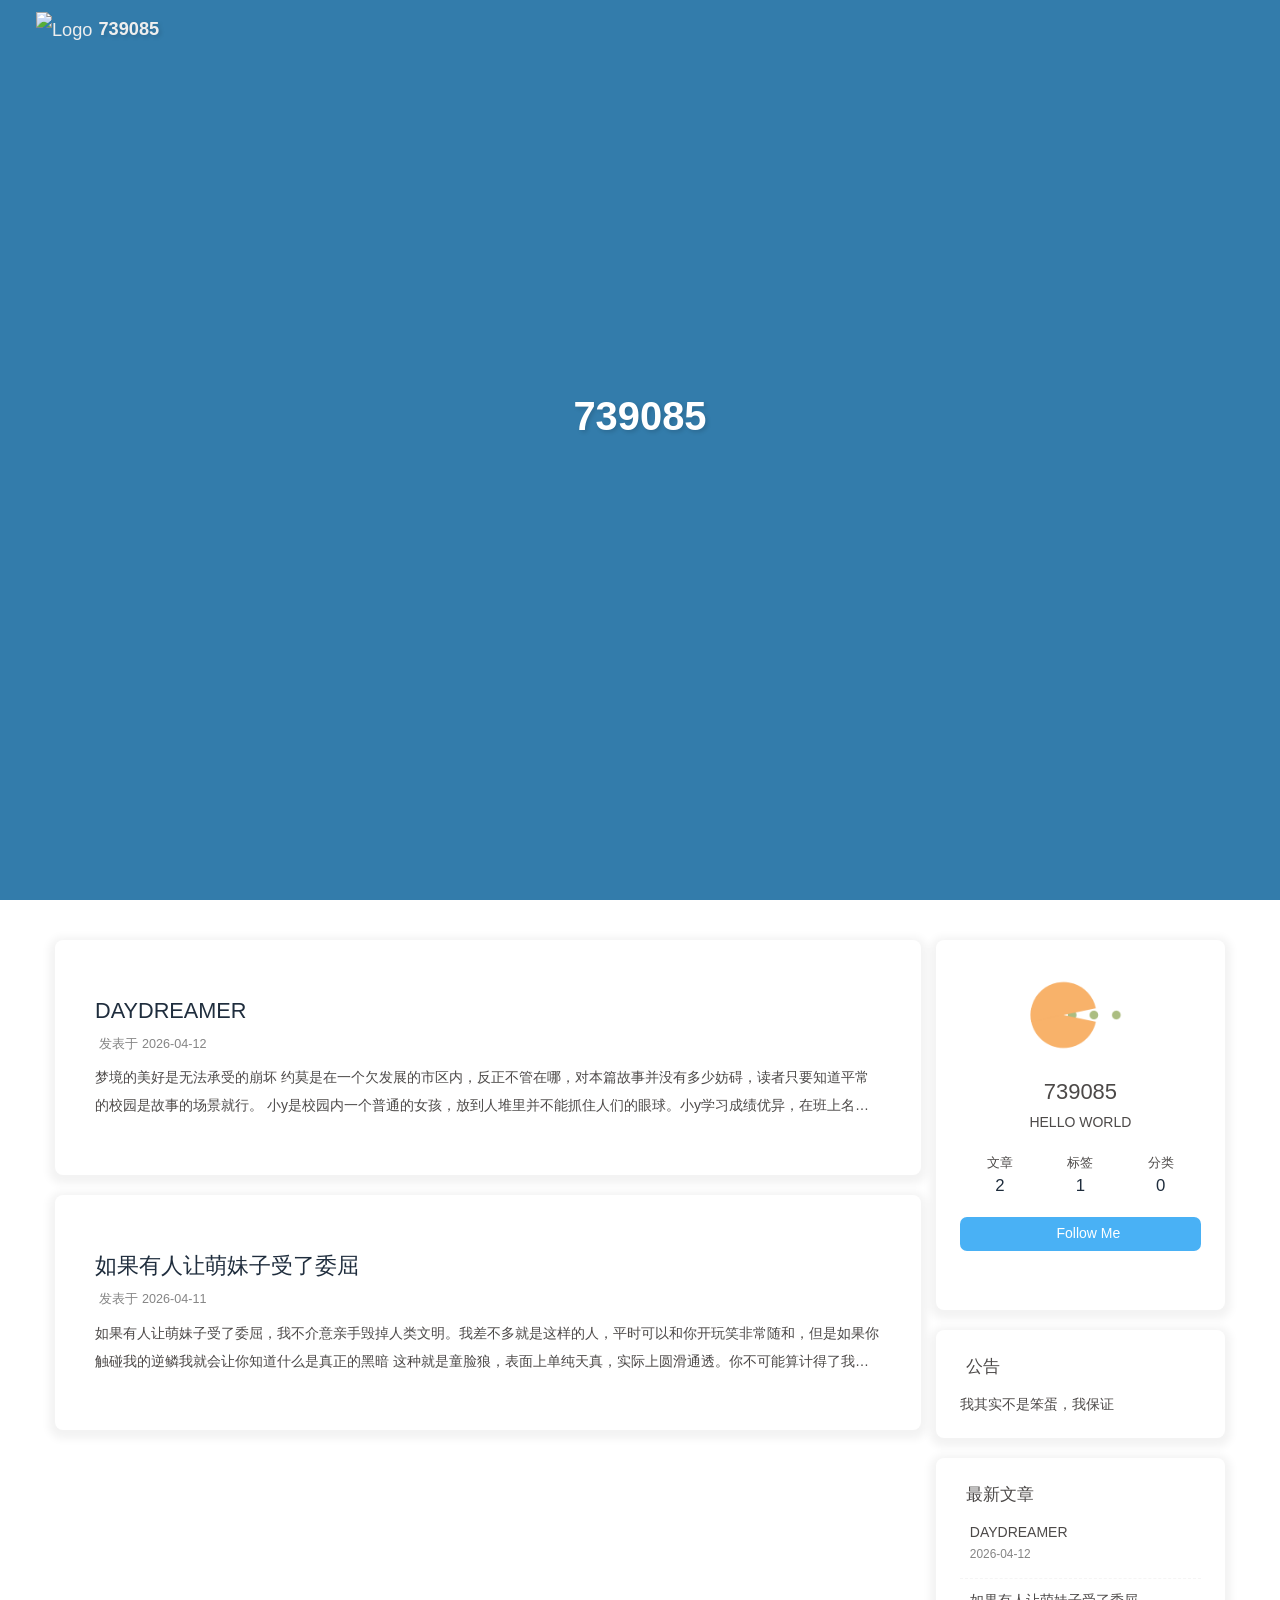
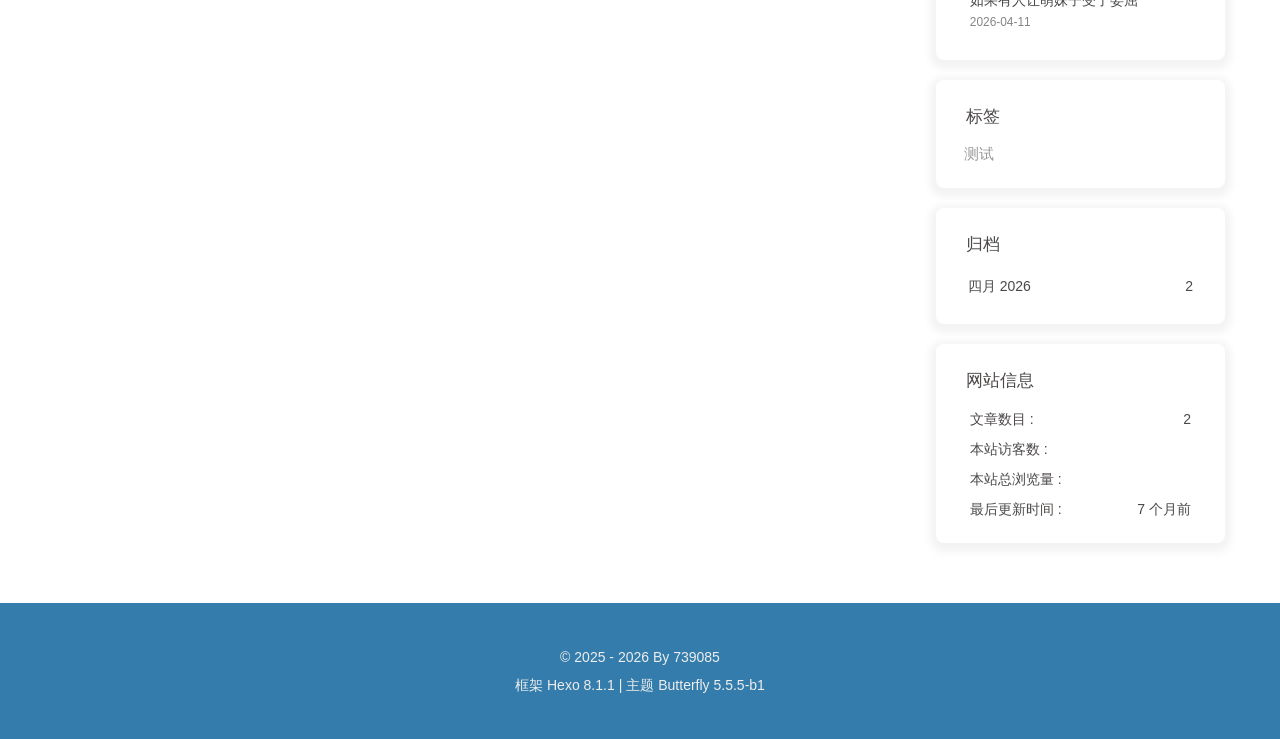
==== index.html @ 010d663d "Site updated: 2026-04-12 21:08:46" ====
<!DOCTYPE html><html lang="zh-CN" data-theme="light"><head><meta charset="UTF-8"><meta http-equiv="X-UA-Compatible" content="IE=edge"><meta name="viewport" content="width=device-width, initial-scale=1.0,viewport-fit=cover"><title>739085 - 奇点</title><meta name="author" content="739085"><meta name="copyright" content="739085"><meta name="format-detection" content="telephone=no"><meta name="theme-color" content="#ffffff"><meta name="description" content="HELLO WORLD">
<meta property="og:type" content="website">
<meta property="og:title" content="739085">
<meta property="og:url" content="http://example.com/index.html">
<meta property="og:site_name" content="739085">
<meta property="og:description" content="HELLO WORLD">
<meta property="og:locale" content="zh_CN">
<meta property="og:image" content="https://img.cdn1.vip/i/69db8854d2ef4_1775994964.webp">
<meta property="article:author" content="739085">
<meta name="twitter:card" content="summary">
<meta name="twitter:image" content="https://img.cdn1.vip/i/69db8854d2ef4_1775994964.webp"><script type="application/ld+json">{
  "@context": "https://schema.org",
  "@type": "WebSite",
  "name": "739085",
  "alternateName": [
    "奇点",
    "example.com"
  ],
  "url": "http://example.com/"
}</script><link rel="shortcut icon" href="https://img.cdn1.vip/i/69db8854d2ef4_1775994964.webp"><link rel="canonical" href="http://example.com/index.html"><link rel="preconnect" href="//cdn.jsdelivr.net"/><link rel="preconnect" href="//busuanzi.ibruce.info"/><link rel="stylesheet" href="/css/index.css?v=5.5.5-b1"><link rel="stylesheet" href="https://cdn.jsdelivr.net/npm/@fortawesome/fontawesome-free@7.1.0/css/all.min.css"><script>
    (() => {
      
    const saveToLocal = {
      set: (key, value, ttl) => {
        if (!ttl) return
        const expiry = Date.now() + ttl * 86400000
        localStorage.setItem(key, JSON.stringify({ value, expiry }))
      },
      get: key => {
        const itemStr = localStorage.getItem(key)
        if (!itemStr) return undefined
        const { value, expiry } = JSON.parse(itemStr)
        if (Date.now() > expiry) {
          localStorage.removeItem(key)
          return undefined
        }
        return value
      }
    }

    window.btf = {
      saveToLocal,
      getScript: (url, attr = {}) => new Promise((resolve, reject) => {
        const script = document.createElement('script')
        script.src = url
        script.async = true
        Object.entries(attr).forEach(([key, val]) => script.setAttribute(key, val))
        script.onload = script.onreadystatechange = () => {
          if (!script.readyState || /loaded|complete/.test(script.readyState)) resolve()
        }
        script.onerror = reject
        document.head.appendChild(script)
      }),
      getCSS: (url, id) => new Promise((resolve, reject) => {
        const link = document.createElement('link')
        link.rel = 'stylesheet'
        link.href = url
        if (id) link.id = id
        link.onload = link.onreadystatechange = () => {
          if (!link.readyState || /loaded|complete/.test(link.readyState)) resolve()
        }
        link.onerror = reject
        document.head.appendChild(link)
      }),
      addGlobalFn: (key, fn, name = false, parent = window) => {
        if (!false && key.startsWith('pjax')) return
        const globalFn = parent.globalFn || {}
        globalFn[key] = globalFn[key] || {}
        globalFn[key][name || Object.keys(globalFn[key]).length] = fn
        parent.globalFn = globalFn
      }
    }
  
      
      const activateDarkMode = () => {
        document.documentElement.setAttribute('data-theme', 'dark')
        if (document.querySelector('meta[name="theme-color"]') !== null) {
          document.querySelector('meta[name="theme-color"]').setAttribute('content', '#0d0d0d')
        }
      }
      const activateLightMode = () => {
        document.documentElement.setAttribute('data-theme', 'light')
        if (document.querySelector('meta[name="theme-color"]') !== null) {
          document.querySelector('meta[name="theme-color"]').setAttribute('content', '#ffffff')
        }
      }

      btf.activateDarkMode = activateDarkMode
      btf.activateLightMode = activateLightMode

      const theme = saveToLocal.get('theme')
    
          theme === 'dark' ? activateDarkMode() : theme === 'light' ? activateLightMode() : null
        
      
      const asideStatus = saveToLocal.get('aside-status')
      if (asideStatus !== undefined) {
        document.documentElement.classList.toggle('hide-aside', asideStatus === 'hide')
      }
    
      
    const detectApple = () => {
      if (/iPad|iPhone|iPod|Macintosh/.test(navigator.userAgent)) {
        document.documentElement.classList.add('apple')
      }
    }
    detectApple()
  
    })()
  </script><script>const GLOBAL_CONFIG = {
  root: '/',
  algolia: undefined,
  localSearch: undefined,
  translate: undefined,
  highlight: {"plugin":"highlight.js","highlightCopy":true,"highlightLang":true,"highlightHeightLimit":false,"highlightFullpage":false,"highlightMacStyle":true},
  copy: {
    success: '复制成功',
    error: '复制失败',
    noSupport: '浏览器不支持'
  },
  relativeDate: {
    homepage: false,
    post: false
  },
  runtime: '',
  dateSuffix: {
    just: '刚刚',
    min: '分钟前',
    hour: '小时前',
    day: '天前',
    month: '个月前'
  },
  copyright: undefined,
  lightbox: 'null',
  Snackbar: undefined,
  infinitegrid: {
    js: 'https://cdn.jsdelivr.net/npm/@egjs/infinitegrid@4.13.0/dist/infinitegrid.min.js',
    buttonText: '加载更多'
  },
  isPhotoFigcaption: false,
  islazyloadPlugin: false,
  isAnchor: false,
  percent: {
    toc: true,
    rightside: false,
  },
  autoDarkmode: false
}</script><script id="config-diff">var GLOBAL_CONFIG_SITE = {
  title: '739085',
  isHighlightShrink: false,
  isToc: false,
  pageType: 'home'
}</script><meta name="generator" content="Hexo 8.1.1"></head><body><div class="bg-animation" id="web_bg" style="background-image: url(https://img.cdn1.vip/i/69db87c25db3d_1775994818.webp);"></div><div class="page" id="body-wrap"><header class="full_page" id="page-header" style="background-image: url(https://img.cdn1.vip/i/69db87c25db3d_1775994818.webp);"><nav id="nav"><span id="blog-info"><a class="nav-site-title" href="/"><img class="site-icon" src="https://img.cdn1.vip/i/69db8854d2ef4_1775994964.webp" alt="Logo"><span class="site-name">739085</span></a></span><div id="menus"></div></nav><div id="site-info"><h1 id="site-title">739085</h1><div id="site_social_icons"><a class="social-icon" href="https://x.com/739085syy" target="_blank" title="Twitter"><i class="fab fa-twitter" style="color: #1da1f2;"></i></a><a class="social-icon" href="mailto:3023755761@qq.com" target="_blank" title="Email"><i class="fas fa-envelope" style="color: #4a7dbe;"></i></a><a class="social-icon" href="https://space.bilibili.com/411506079" target="_blank" title="Bilibili"><i class="fab fa-bilibili" style="color: #00A1D6;"></i></a><a class="social-icon" href="https://weibo.com/u/7460593080" target="_blank" title="微博"><i class="fab fa-weibo" style="color: #e6162d;"></i></a></div></div><div id="scroll-down"><i class="fas fa-angle-down scroll-down-effects"></i></div></header><main class="layout" id="content-inner"><div class="recent-posts nc" id="recent-posts"><div class="recent-post-items"><div class="recent-post-item"><div class="recent-post-info no-cover"><a class="article-title" href="/2026/04/12/%E6%B5%8B%E8%AF%952/" title="DAYDREAMER">DAYDREAMER</a><div class="article-meta-wrap"><span class="post-meta-date"><i class="far fa-calendar-alt"></i><span class="article-meta-label">发表于</span><time datetime="2026-04-12T13:01:36.000Z" title="发表于 2026-04-12 21:01:36">2026-04-12</time></span></div><div class="content">梦境的美好是无法承受的崩坏 约莫是在一个欠发展的市区内，反正不管在哪，对本篇故事并没有多少妨碍，读者只要知道平常的校园是故事的场景就行。 小y是校园内一个普通的女孩，放到人堆里并不能抓住人们的眼球。小y学习成绩优异，在班上名列前茅，老师时常夸赞她，并让学生们学习她的刻苦，不过并没什么反响，因为人们都只在乎自己在乎的事情，在枯燥的校园生活中，小y不是能够给他们带来新奇体验的人，所以也就无法被他人在意，更提不上以其为榜样。生活需要愉悦，但交往需要代价，没人愿意费力不讨好，所以没人向她SAY HI。她的性格也决定了她不会主动去和他人发生联系。 她孤僻的性格源于中学时期的一件事。起初，她本是很重视朋友，认为朋友是生活中一缕缕的阳光，照亮了自己的生活。不过一次，朋友在犯了大事后，寻求自己的包庇，小y在经过痛苦的权衡后，选择了真相抑或说是正义，她就像朋友把她推出来一样，将朋友推出来。所以之后她被朋友使用暴力也是再正常不过的事吧，性格变得孤僻也是再正常不过的事吧。但她这次并没有使用真理还是正义保护自己，因为那是朋友，不是吗？不过在此之后，她再也没有交过朋友，当有人想和自己做朋友，最终也因自己的...</div></div></div><div class="recent-post-item"><div class="recent-post-info no-cover"><a class="article-title" href="/2026/04/11/%E6%B5%8B%E8%AF%951/" title="如果有人让萌妹子受了委屈">如果有人让萌妹子受了委屈</a><div class="article-meta-wrap"><span class="post-meta-date"><i class="far fa-calendar-alt"></i><span class="article-meta-label">发表于</span><time datetime="2026-04-11T06:35:50.000Z" title="发表于 2026-04-11 14:35:50">2026-04-11</time></span></div><div class="content">如果有人让萌妹子受了委屈，我不介意亲手毁掉人类文明。我差不多就是这样的人，平时可以和你开玩笑非常随和，但是如果你触碰我的逆鳞我就会让你知道什么是真正的黑暗 这种就是童脸狼，表面上单纯天真，实际上圆滑通透。你不可能算计得了我，因为从一开始你就被我布局了。我是棋手，而你只是棋子，若你违逆我，你会知道什么是残酷和黑暗。我从来不缺雷霆手段也不缺菩萨心肠, 我心中有佛也有魔, 但我把魔深深的封印起来了, 只剩下佛了, 我本想以菩萨心肠面对所有人, 可是有些人非要我把心中的魔解除封印, 那我想问问你们, 当你们面对一个真正的魔现世, 你们还镇的住吗？这样的完美女人就是要溺爱呀，不溺爱难道要怎么办？这么美，这么优秀的女人很难让人不爱吧，你们怎么舍得骂一个这么美的女人？我看你们是真的疯了 </div></div></div></div></div><div class="aside-content" id="aside-content"><div class="card-widget card-info text-center"><div class="avatar-img"><img src="https://img.cdn1.vip/i/69db8854d2ef4_1775994964.webp" onerror="this.onerror=null;this.src='/img/friend_404.gif'" alt="avatar"/></div><div class="author-info-name">739085</div><div class="author-info-description">HELLO WORLD</div><div class="site-data"><a href="/archives/"><div class="headline">文章</div><div class="length-num">2</div></a><a href="/tags/"><div class="headline">标签</div><div class="length-num">1</div></a><a href="/categories/"><div class="headline">分类</div><div class="length-num">0</div></a></div><a id="card-info-btn" target="_blank" rel="noopener" href="https://github.com/3023755761-art"><i class="fab fa-github"></i><span>Follow Me</span></a><div class="card-info-social-icons"><a class="social-icon" href="https://x.com/739085syy" target="_blank" title="Twitter"><i class="fab fa-twitter" style="color: #1da1f2;"></i></a><a class="social-icon" href="mailto:3023755761@qq.com" target="_blank" title="Email"><i class="fas fa-envelope" style="color: #4a7dbe;"></i></a><a class="social-icon" href="https://space.bilibili.com/411506079" target="_blank" title="Bilibili"><i class="fab fa-bilibili" style="color: #00A1D6;"></i></a><a class="social-icon" href="https://weibo.com/u/7460593080" target="_blank" title="微博"><i class="fab fa-weibo" style="color: #e6162d;"></i></a></div></div><div class="card-widget card-announcement"><div class="item-headline"><i class="fas fa-bullhorn fa-shake"></i><span>公告</span></div><div class="announcement_content">我其实不是笨蛋，我保证</div></div><div class="sticky_layout"><div class="card-widget card-recent-post"><div class="item-headline"><i class="fas fa-history"></i><span>最新文章</span></div><div class="aside-list"><div class="aside-list-item no-cover"><div class="content"><a class="title" href="/2026/04/12/%E6%B5%8B%E8%AF%952/" title="DAYDREAMER">DAYDREAMER</a><time datetime="2026-04-12T13:01:36.000Z" title="发表于 2026-04-12 21:01:36">2026-04-12</time></div></div><div class="aside-list-item no-cover"><div class="content"><a class="title" href="/2026/04/11/%E6%B5%8B%E8%AF%951/" title="如果有人让萌妹子受了委屈">如果有人让萌妹子受了委屈</a><time datetime="2026-04-11T06:35:50.000Z" title="发表于 2026-04-11 14:35:50">2026-04-11</time></div></div></div></div><div class="card-widget card-tags"><div class="item-headline"><i class="fas fa-tags"></i><span>标签</span></div><div class="card-tag-cloud"><a href="/tags/%E6%B5%8B%E8%AF%95/" style="font-size: 1.1em; color: #999">测试</a></div></div><div class="card-widget card-archives">
    <div class="item-headline">
      <i class="fas fa-archive"></i>
      <span>归档</span>
      
    </div>
  
    <ul class="card-archive-list">
      
        <li class="card-archive-list-item">
          <a class="card-archive-list-link" href="/archives/2026/04/">
            <span class="card-archive-list-date">
              四月 2026
            </span>
            <span class="card-archive-list-count">2</span>
          </a>
        </li>
      
    </ul>
  </div><div class="card-widget card-webinfo"><div class="item-headline"><i class="fas fa-chart-line"></i><span>网站信息</span></div><div class="webinfo"><div class="webinfo-item"><div class="item-name">文章数目 :</div><div class="item-count">2</div></div><div class="webinfo-item"><div class="item-name">本站访客数 :</div><div class="item-count" id="busuanzi_value_site_uv"><i class="fa-solid fa-spinner fa-spin"></i></div></div><div class="webinfo-item"><div class="item-name">本站总浏览量 :</div><div class="item-count" id="busuanzi_value_site_pv"><i class="fa-solid fa-spinner fa-spin"></i></div></div><div class="webinfo-item"><div class="item-name">最后更新时间 :</div><div class="item-count" id="last-push-date" data-lastPushDate="2026-04-12T13:08:42.608Z"><i class="fa-solid fa-spinner fa-spin"></i></div></div></div></div></div></div></main><footer id="footer" style="background-image: url(https://img.cdn1.vip/i/69db87c25db3d_1775994818.webp);"><div class="footer-other"><div class="footer-copyright"><span class="copyright">&copy;&nbsp;2025 - 2026 By 739085</span><span class="framework-info"><span>框架 </span><a target="_blank" rel="noopener" href="https://hexo.io">Hexo 8.1.1</a><span class="footer-separator">|</span><span>主题 </span><a target="_blank" rel="noopener" href="https://github.com/jerryc127/hexo-theme-butterfly">Butterfly 5.5.5-b1</a></span></div></div></footer></div><div id="rightside"><div id="rightside-config-hide"><button id="darkmode" type="button" title="日间和夜间模式切换"><i class="fas fa-adjust"></i></button><button id="hide-aside-btn" type="button" title="单栏和双栏切换"><i class="fas fa-arrows-alt-h"></i></button></div><div id="rightside-config-show"><button id="rightside-config" type="button" title="设置"><i class="fas fa-cog fa-spin"></i></button><button id="go-up" type="button" title="回到顶部"><span class="scroll-percent"></span><i class="fas fa-arrow-up"></i></button></div></div><div><script src="/js/utils.js?v=5.5.5-b1"></script><script src="/js/main.js?v=5.5.5-b1"></script><div class="js-pjax"></div><script async data-pjax src="//busuanzi.ibruce.info/busuanzi/2.3/busuanzi.pure.mini.js"></script></div></body></html>
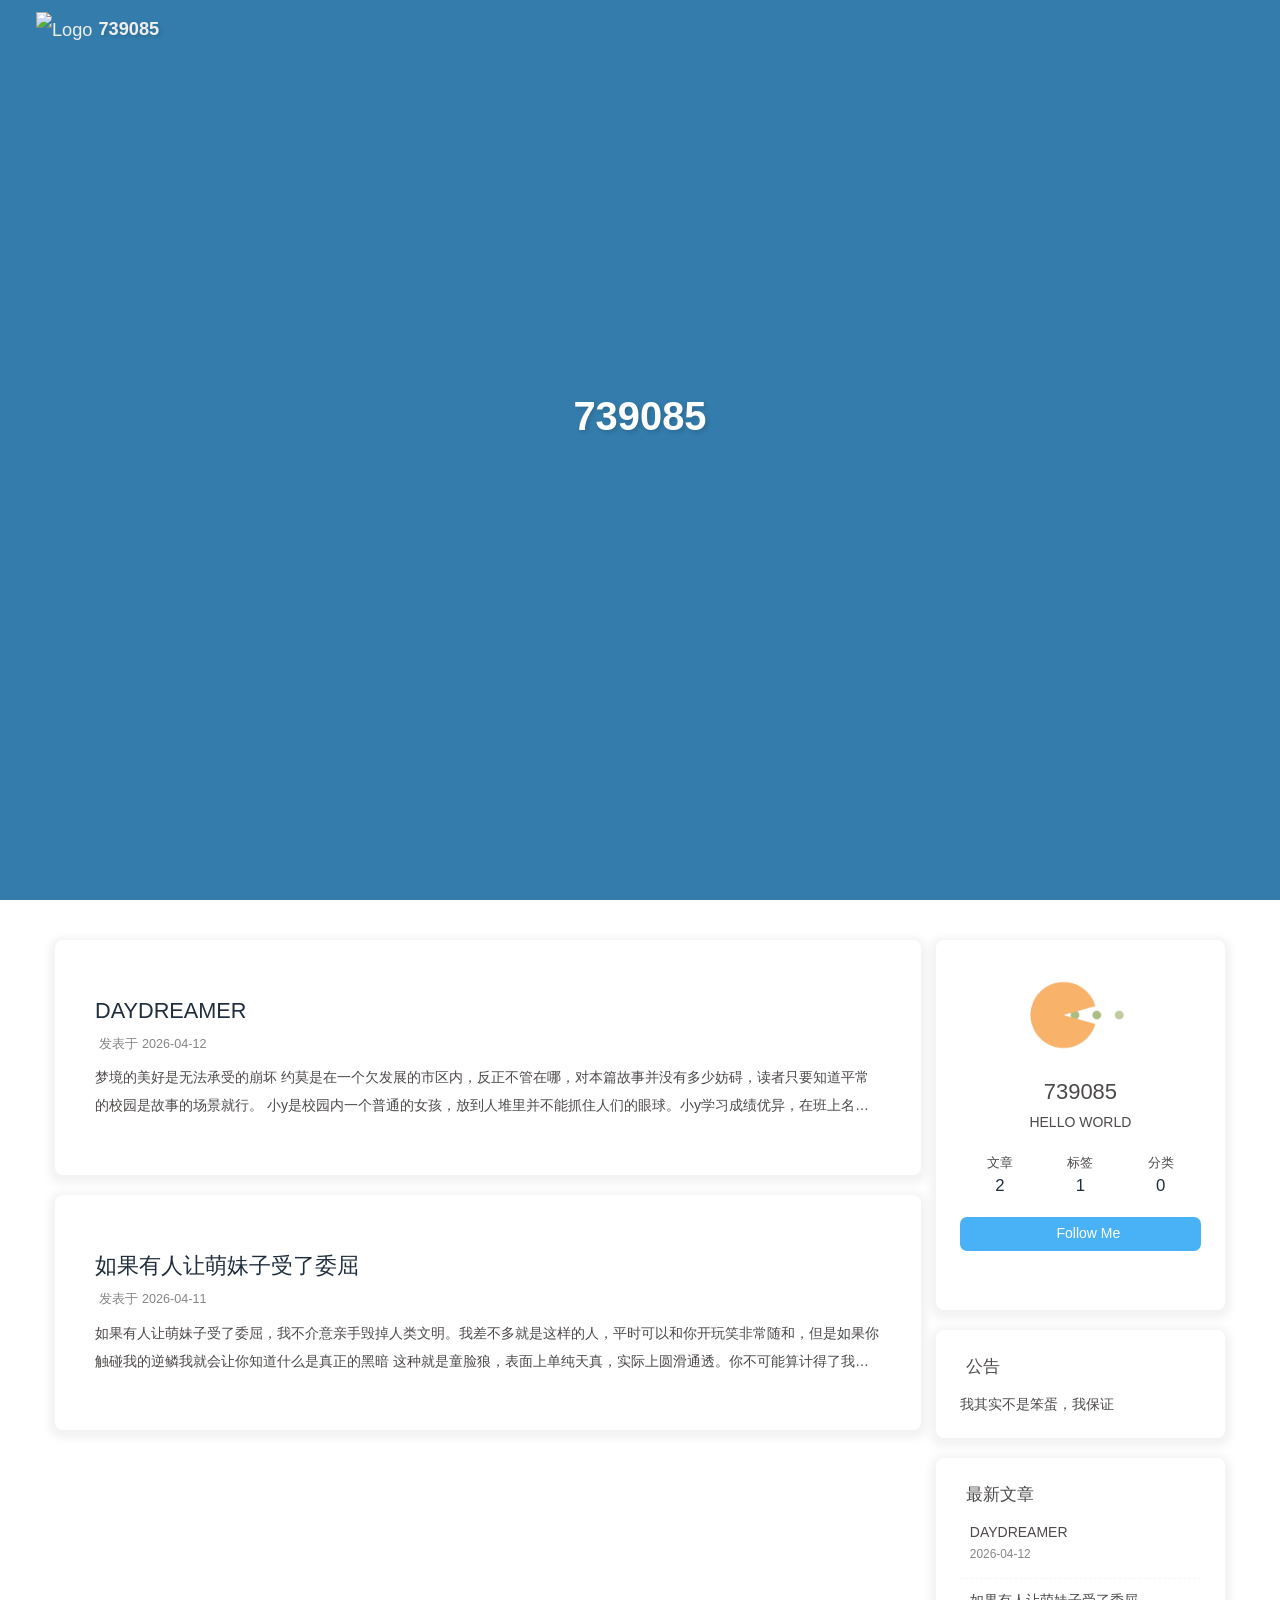
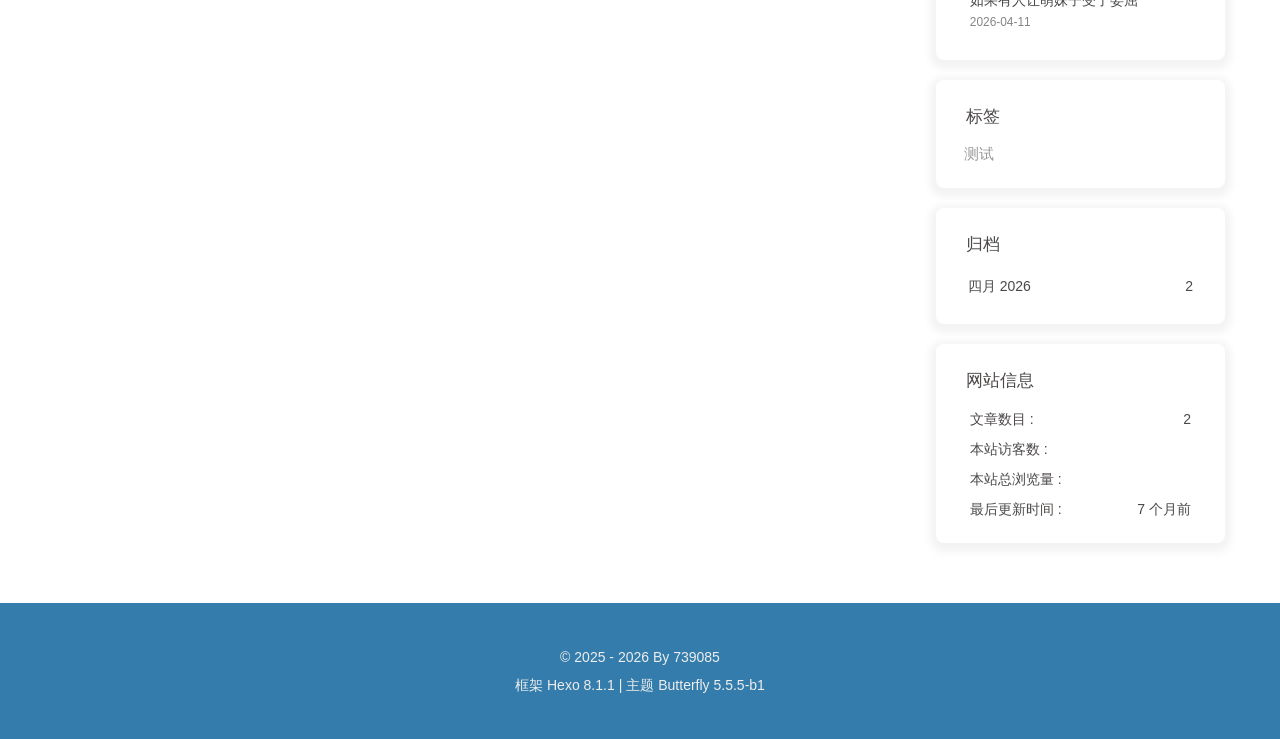
==== commit c509ea62: "Site updated: 2026-04-12 22:44:34" ====
--- a/index.html
+++ b/index.html
@@ -169,4 +169,4 @@
         </li>
       
     </ul>
-  </div><div class="card-widget card-webinfo"><div class="item-headline"><i class="fas fa-chart-line"></i><span>网站信息</span></div><div class="webinfo"><div class="webinfo-item"><div class="item-name">文章数目 :</div><div class="item-count">2</div></div><div class="webinfo-item"><div class="item-name">本站访客数 :</div><div class="item-count" id="busuanzi_value_site_uv"><i class="fa-solid fa-spinner fa-spin"></i></div></div><div class="webinfo-item"><div class="item-name">本站总浏览量 :</div><div class="item-count" id="busuanzi_value_site_pv"><i class="fa-solid fa-spinner fa-spin"></i></div></div><div class="webinfo-item"><div class="item-name">最后更新时间 :</div><div class="item-count" id="last-push-date" data-lastPushDate="2026-04-12T13:08:42.608Z"><i class="fa-solid fa-spinner fa-spin"></i></div></div></div></div></div></div></main><footer id="footer" style="background-image: url(https://img.cdn1.vip/i/69db87c25db3d_1775994818.webp);"><div class="footer-other"><div class="footer-copyright"><span class="copyright">&copy;&nbsp;2025 - 2026 By 739085</span><span class="framework-info"><span>框架 </span><a target="_blank" rel="noopener" href="https://hexo.io">Hexo 8.1.1</a><span class="footer-separator">|</span><span>主题 </span><a target="_blank" rel="noopener" href="https://github.com/jerryc127/hexo-theme-butterfly">Butterfly 5.5.5-b1</a></span></div></div></footer></div><div id="rightside"><div id="rightside-config-hide"><button id="darkmode" type="button" title="日间和夜间模式切换"><i class="fas fa-adjust"></i></button><button id="hide-aside-btn" type="button" title="单栏和双栏切换"><i class="fas fa-arrows-alt-h"></i></button></div><div id="rightside-config-show"><button id="rightside-config" type="button" title="设置"><i class="fas fa-cog fa-spin"></i></button><button id="go-up" type="button" title="回到顶部"><span class="scroll-percent"></span><i class="fas fa-arrow-up"></i></button></div></div><div><script src="/js/utils.js?v=5.5.5-b1"></script><script src="/js/main.js?v=5.5.5-b1"></script><div class="js-pjax"></div><script async data-pjax src="//busuanzi.ibruce.info/busuanzi/2.3/busuanzi.pure.mini.js"></script></div></body></html>+  </div><div class="card-widget card-webinfo"><div class="item-headline"><i class="fas fa-chart-line"></i><span>网站信息</span></div><div class="webinfo"><div class="webinfo-item"><div class="item-name">文章数目 :</div><div class="item-count">2</div></div><div class="webinfo-item"><div class="item-name">本站访客数 :</div><div class="item-count" id="busuanzi_value_site_uv"><i class="fa-solid fa-spinner fa-spin"></i></div></div><div class="webinfo-item"><div class="item-name">本站总浏览量 :</div><div class="item-count" id="busuanzi_value_site_pv"><i class="fa-solid fa-spinner fa-spin"></i></div></div><div class="webinfo-item"><div class="item-name">最后更新时间 :</div><div class="item-count" id="last-push-date" data-lastPushDate="2026-04-12T14:44:33.172Z"><i class="fa-solid fa-spinner fa-spin"></i></div></div></div></div></div></div></main><footer id="footer" style="background-image: url(https://img.cdn1.vip/i/69db87c25db3d_1775994818.webp);"><div class="footer-other"><div class="footer-copyright"><span class="copyright">&copy;&nbsp;2025 - 2026 By 739085</span><span class="framework-info"><span>框架 </span><a target="_blank" rel="noopener" href="https://hexo.io">Hexo 8.1.1</a><span class="footer-separator">|</span><span>主题 </span><a target="_blank" rel="noopener" href="https://github.com/jerryc127/hexo-theme-butterfly">Butterfly 5.5.5-b1</a></span></div></div></footer></div><div id="rightside"><div id="rightside-config-hide"><button id="darkmode" type="button" title="日间和夜间模式切换"><i class="fas fa-adjust"></i></button><button id="hide-aside-btn" type="button" title="单栏和双栏切换"><i class="fas fa-arrows-alt-h"></i></button></div><div id="rightside-config-show"><button id="rightside-config" type="button" title="设置"><i class="fas fa-cog fa-spin"></i></button><button id="go-up" type="button" title="回到顶部"><span class="scroll-percent"></span><i class="fas fa-arrow-up"></i></button></div></div><div><script src="/js/utils.js?v=5.5.5-b1"></script><script src="/js/main.js?v=5.5.5-b1"></script><div class="js-pjax"></div><script async data-pjax src="//busuanzi.ibruce.info/busuanzi/2.3/busuanzi.pure.mini.js"></script></div></body></html>
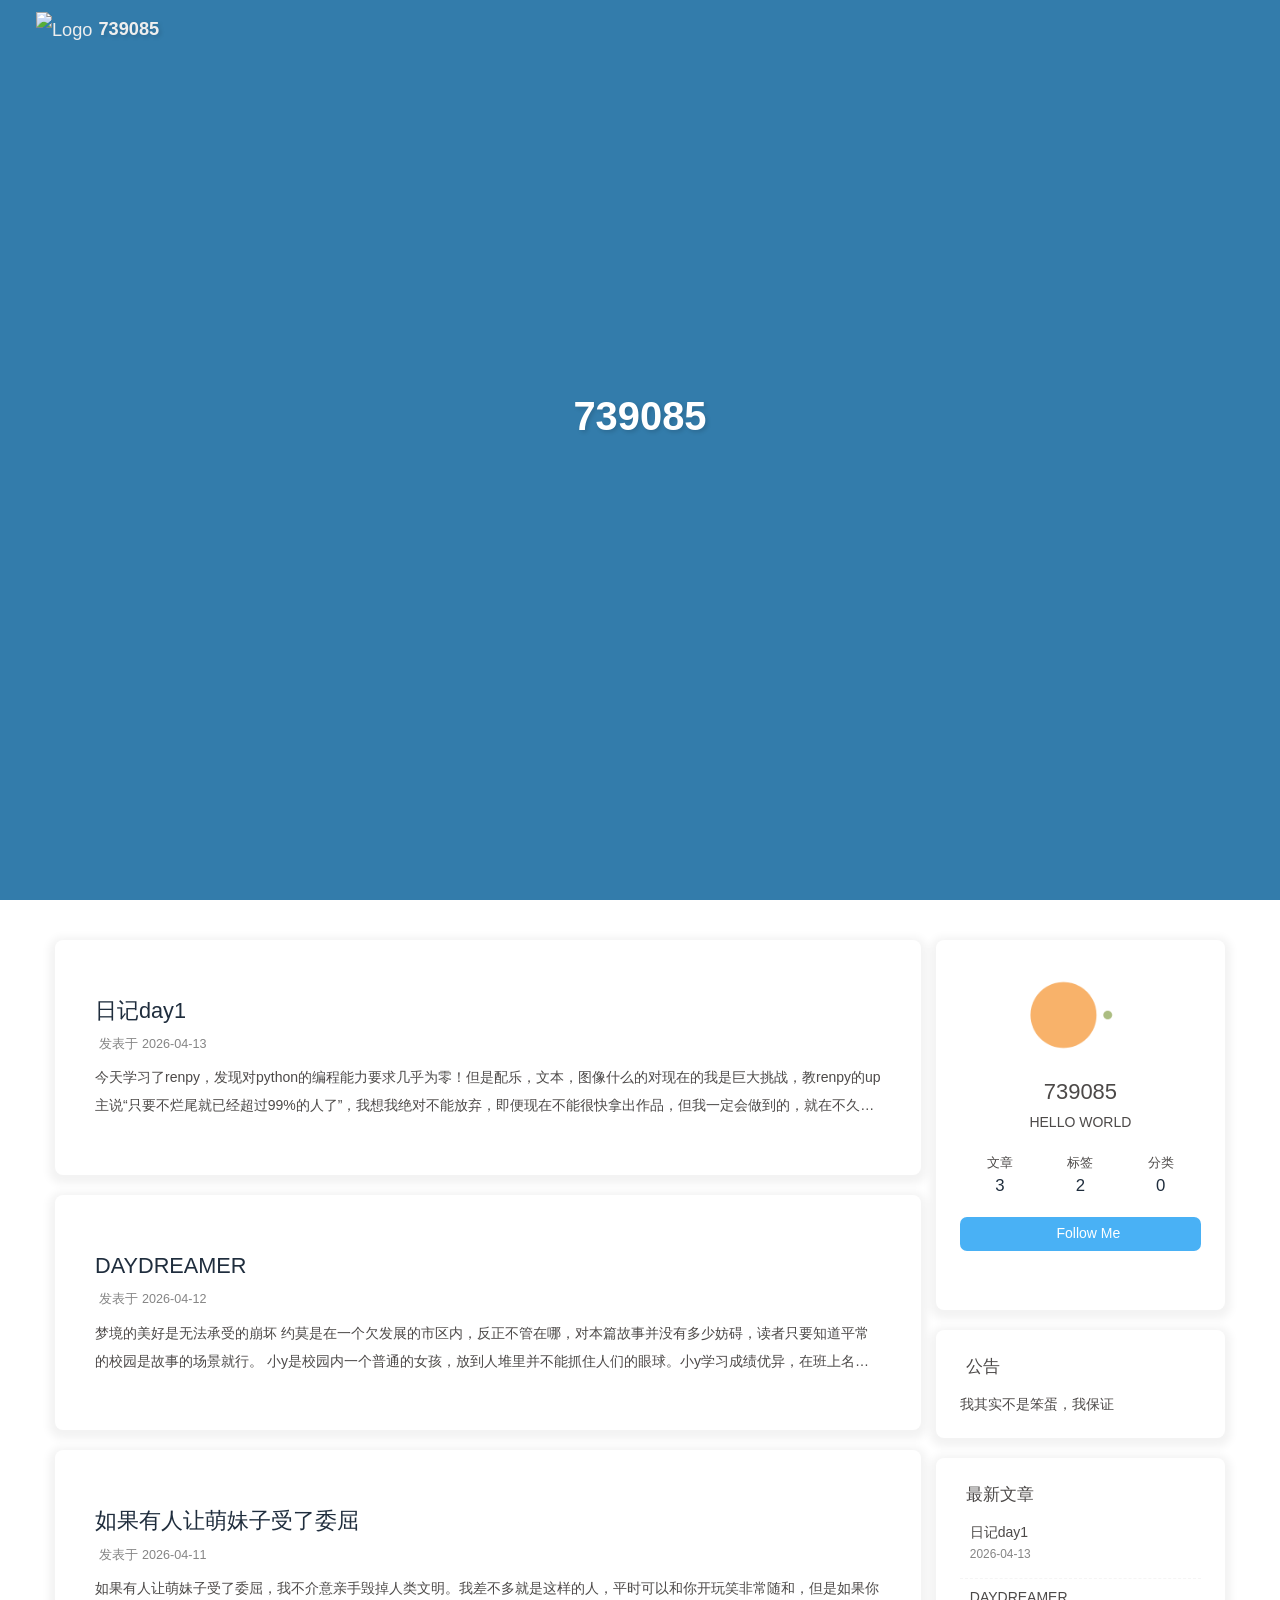
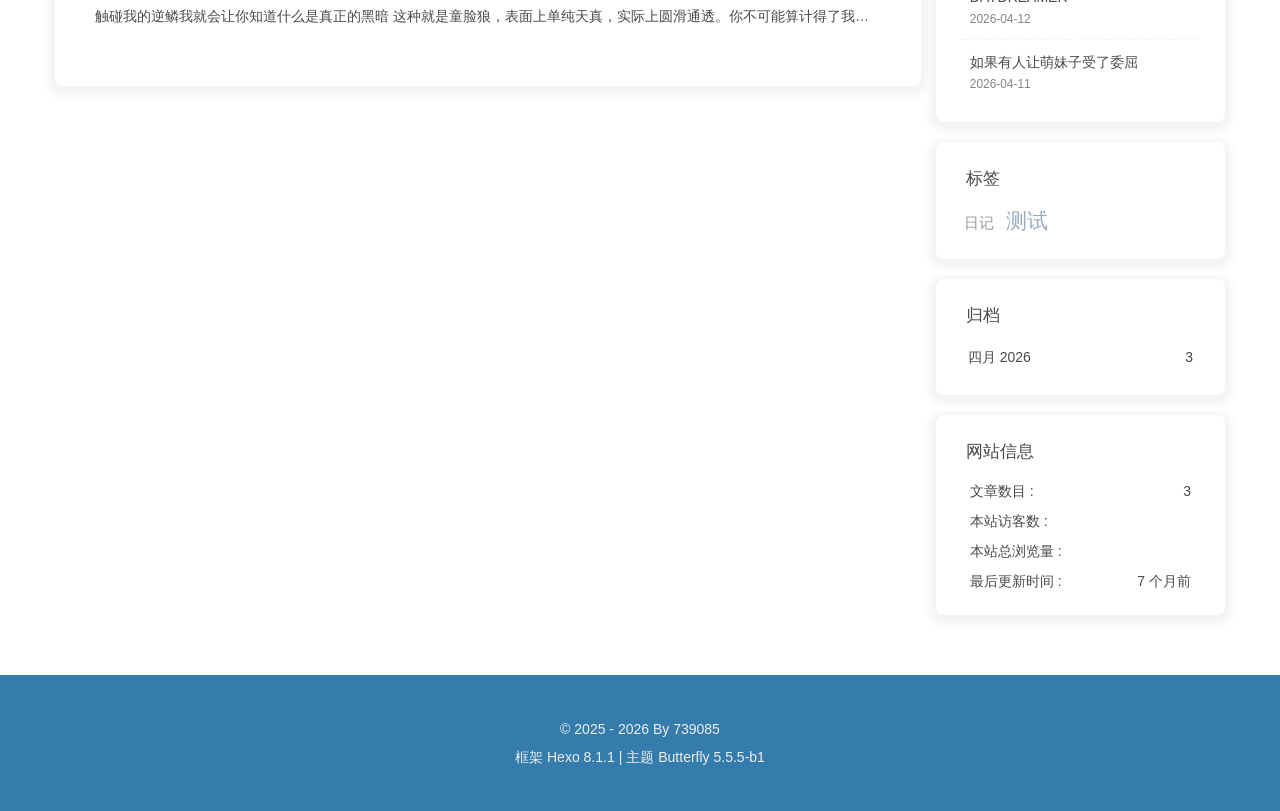
==== commit 545acd75: "Site updated: 2026-04-13 21:46:33" ====
--- a/index.html
+++ b/index.html
@@ -150,7 +150,7 @@
   isHighlightShrink: false,
   isToc: false,
   pageType: 'home'
-}</script><meta name="generator" content="Hexo 8.1.1"></head><body><div class="bg-animation" id="web_bg" style="background-image: url(https://img.cdn1.vip/i/69db87c25db3d_1775994818.webp);"></div><div class="page" id="body-wrap"><header class="full_page" id="page-header" style="background-image: url(https://img.cdn1.vip/i/69db87c25db3d_1775994818.webp);"><nav id="nav"><span id="blog-info"><a class="nav-site-title" href="/"><img class="site-icon" src="https://img.cdn1.vip/i/69db8854d2ef4_1775994964.webp" alt="Logo"><span class="site-name">739085</span></a></span><div id="menus"></div></nav><div id="site-info"><h1 id="site-title">739085</h1><div id="site_social_icons"><a class="social-icon" href="https://x.com/739085syy" target="_blank" title="Twitter"><i class="fab fa-twitter" style="color: #1da1f2;"></i></a><a class="social-icon" href="mailto:3023755761@qq.com" target="_blank" title="Email"><i class="fas fa-envelope" style="color: #4a7dbe;"></i></a><a class="social-icon" href="https://space.bilibili.com/411506079" target="_blank" title="Bilibili"><i class="fab fa-bilibili" style="color: #00A1D6;"></i></a><a class="social-icon" href="https://weibo.com/u/7460593080" target="_blank" title="微博"><i class="fab fa-weibo" style="color: #e6162d;"></i></a></div></div><div id="scroll-down"><i class="fas fa-angle-down scroll-down-effects"></i></div></header><main class="layout" id="content-inner"><div class="recent-posts nc" id="recent-posts"><div class="recent-post-items"><div class="recent-post-item"><div class="recent-post-info no-cover"><a class="article-title" href="/2026/04/12/%E6%B5%8B%E8%AF%952/" title="DAYDREAMER">DAYDREAMER</a><div class="article-meta-wrap"><span class="post-meta-date"><i class="far fa-calendar-alt"></i><span class="article-meta-label">发表于</span><time datetime="2026-04-12T13:01:36.000Z" title="发表于 2026-04-12 21:01:36">2026-04-12</time></span></div><div class="content">梦境的美好是无法承受的崩坏 约莫是在一个欠发展的市区内，反正不管在哪，对本篇故事并没有多少妨碍，读者只要知道平常的校园是故事的场景就行。 小y是校园内一个普通的女孩，放到人堆里并不能抓住人们的眼球。小y学习成绩优异，在班上名列前茅，老师时常夸赞她，并让学生们学习她的刻苦，不过并没什么反响，因为人们都只在乎自己在乎的事情，在枯燥的校园生活中，小y不是能够给他们带来新奇体验的人，所以也就无法被他人在意，更提不上以其为榜样。生活需要愉悦，但交往需要代价，没人愿意费力不讨好，所以没人向她SAY HI。她的性格也决定了她不会主动去和他人发生联系。 她孤僻的性格源于中学时期的一件事。起初，她本是很重视朋友，认为朋友是生活中一缕缕的阳光，照亮了自己的生活。不过一次，朋友在犯了大事后，寻求自己的包庇，小y在经过痛苦的权衡后，选择了真相抑或说是正义，她就像朋友把她推出来一样，将朋友推出来。所以之后她被朋友使用暴力也是再正常不过的事吧，性格变得孤僻也是再正常不过的事吧。但她这次并没有使用真理还是正义保护自己，因为那是朋友，不是吗？不过在此之后，她再也没有交过朋友，当有人想和自己做朋友，最终也因自己的...</div></div></div><div class="recent-post-item"><div class="recent-post-info no-cover"><a class="article-title" href="/2026/04/11/%E6%B5%8B%E8%AF%951/" title="如果有人让萌妹子受了委屈">如果有人让萌妹子受了委屈</a><div class="article-meta-wrap"><span class="post-meta-date"><i class="far fa-calendar-alt"></i><span class="article-meta-label">发表于</span><time datetime="2026-04-11T06:35:50.000Z" title="发表于 2026-04-11 14:35:50">2026-04-11</time></span></div><div class="content">如果有人让萌妹子受了委屈，我不介意亲手毁掉人类文明。我差不多就是这样的人，平时可以和你开玩笑非常随和，但是如果你触碰我的逆鳞我就会让你知道什么是真正的黑暗 这种就是童脸狼，表面上单纯天真，实际上圆滑通透。你不可能算计得了我，因为从一开始你就被我布局了。我是棋手，而你只是棋子，若你违逆我，你会知道什么是残酷和黑暗。我从来不缺雷霆手段也不缺菩萨心肠, 我心中有佛也有魔, 但我把魔深深的封印起来了, 只剩下佛了, 我本想以菩萨心肠面对所有人, 可是有些人非要我把心中的魔解除封印, 那我想问问你们, 当你们面对一个真正的魔现世, 你们还镇的住吗？这样的完美女人就是要溺爱呀，不溺爱难道要怎么办？这么美，这么优秀的女人很难让人不爱吧，你们怎么舍得骂一个这么美的女人？我看你们是真的疯了 </div></div></div></div></div><div class="aside-content" id="aside-content"><div class="card-widget card-info text-center"><div class="avatar-img"><img src="https://img.cdn1.vip/i/69db8854d2ef4_1775994964.webp" onerror="this.onerror=null;this.src='/img/friend_404.gif'" alt="avatar"/></div><div class="author-info-name">739085</div><div class="author-info-description">HELLO WORLD</div><div class="site-data"><a href="/archives/"><div class="headline">文章</div><div class="length-num">2</div></a><a href="/tags/"><div class="headline">标签</div><div class="length-num">1</div></a><a href="/categories/"><div class="headline">分类</div><div class="length-num">0</div></a></div><a id="card-info-btn" target="_blank" rel="noopener" href="https://github.com/3023755761-art"><i class="fab fa-github"></i><span>Follow Me</span></a><div class="card-info-social-icons"><a class="social-icon" href="https://x.com/739085syy" target="_blank" title="Twitter"><i class="fab fa-twitter" style="color: #1da1f2;"></i></a><a class="social-icon" href="mailto:3023755761@qq.com" target="_blank" title="Email"><i class="fas fa-envelope" style="color: #4a7dbe;"></i></a><a class="social-icon" href="https://space.bilibili.com/411506079" target="_blank" title="Bilibili"><i class="fab fa-bilibili" style="color: #00A1D6;"></i></a><a class="social-icon" href="https://weibo.com/u/7460593080" target="_blank" title="微博"><i class="fab fa-weibo" style="color: #e6162d;"></i></a></div></div><div class="card-widget card-announcement"><div class="item-headline"><i class="fas fa-bullhorn fa-shake"></i><span>公告</span></div><div class="announcement_content">我其实不是笨蛋，我保证</div></div><div class="sticky_layout"><div class="card-widget card-recent-post"><div class="item-headline"><i class="fas fa-history"></i><span>最新文章</span></div><div class="aside-list"><div class="aside-list-item no-cover"><div class="content"><a class="title" href="/2026/04/12/%E6%B5%8B%E8%AF%952/" title="DAYDREAMER">DAYDREAMER</a><time datetime="2026-04-12T13:01:36.000Z" title="发表于 2026-04-12 21:01:36">2026-04-12</time></div></div><div class="aside-list-item no-cover"><div class="content"><a class="title" href="/2026/04/11/%E6%B5%8B%E8%AF%951/" title="如果有人让萌妹子受了委屈">如果有人让萌妹子受了委屈</a><time datetime="2026-04-11T06:35:50.000Z" title="发表于 2026-04-11 14:35:50">2026-04-11</time></div></div></div></div><div class="card-widget card-tags"><div class="item-headline"><i class="fas fa-tags"></i><span>标签</span></div><div class="card-tag-cloud"><a href="/tags/%E6%B5%8B%E8%AF%95/" style="font-size: 1.1em; color: #999">测试</a></div></div><div class="card-widget card-archives">
+}</script><meta name="generator" content="Hexo 8.1.1"></head><body><div class="bg-animation" id="web_bg" style="background-image: url(https://img.cdn1.vip/i/69db87c25db3d_1775994818.webp);"></div><div class="page" id="body-wrap"><header class="full_page" id="page-header" style="background-image: url(https://img.cdn1.vip/i/69db87c25db3d_1775994818.webp);"><nav id="nav"><span id="blog-info"><a class="nav-site-title" href="/"><img class="site-icon" src="https://img.cdn1.vip/i/69db8854d2ef4_1775994964.webp" alt="Logo"><span class="site-name">739085</span></a></span><div id="menus"></div></nav><div id="site-info"><h1 id="site-title">739085</h1><div id="site_social_icons"><a class="social-icon" href="https://x.com/739085syy" target="_blank" title="Twitter"><i class="fab fa-twitter" style="color: #1da1f2;"></i></a><a class="social-icon" href="mailto:3023755761@qq.com" target="_blank" title="Email"><i class="fas fa-envelope" style="color: #4a7dbe;"></i></a><a class="social-icon" href="https://space.bilibili.com/411506079" target="_blank" title="Bilibili"><i class="fab fa-bilibili" style="color: #00A1D6;"></i></a><a class="social-icon" href="https://weibo.com/u/7460593080" target="_blank" title="微博"><i class="fab fa-weibo" style="color: #e6162d;"></i></a></div></div><div id="scroll-down"><i class="fas fa-angle-down scroll-down-effects"></i></div></header><main class="layout" id="content-inner"><div class="recent-posts nc" id="recent-posts"><div class="recent-post-items"><div class="recent-post-item"><div class="recent-post-info no-cover"><a class="article-title" href="/2026/04/13/%E6%97%A5%E8%AE%B0day1/" title="日记day1">日记day1</a><div class="article-meta-wrap"><span class="post-meta-date"><i class="far fa-calendar-alt"></i><span class="article-meta-label">发表于</span><time datetime="2026-04-13T13:39:32.000Z" title="发表于 2026-04-13 21:39:32">2026-04-13</time></span></div><div class="content">今天学习了renpy，发现对python的编程能力要求几乎为零！但是配乐，文本，图像什么的对现在的我是巨大挑战，教renpy的up主说“只要不烂尾就已经超过99%的人了”，我想我绝对不能放弃，即便现在不能很快拿出作品，但我一定会做到的，就在不久的将来。 【【四小时速成Renpy】python也要谈恋爱！零基础-&gt;精通galgame制作】 https://www.bilibili.com/video/BV19y4y1e7UV/?p=2&amp;share_source=copy_web&amp;vd_source=ecb0dcc53cae4f696c45b1fbf02b7b03 </div></div></div><div class="recent-post-item"><div class="recent-post-info no-cover"><a class="article-title" href="/2026/04/12/%E6%B5%8B%E8%AF%952/" title="DAYDREAMER">DAYDREAMER</a><div class="article-meta-wrap"><span class="post-meta-date"><i class="far fa-calendar-alt"></i><span class="article-meta-label">发表于</span><time datetime="2026-04-12T13:01:36.000Z" title="发表于 2026-04-12 21:01:36">2026-04-12</time></span></div><div class="content">梦境的美好是无法承受的崩坏 约莫是在一个欠发展的市区内，反正不管在哪，对本篇故事并没有多少妨碍，读者只要知道平常的校园是故事的场景就行。 小y是校园内一个普通的女孩，放到人堆里并不能抓住人们的眼球。小y学习成绩优异，在班上名列前茅，老师时常夸赞她，并让学生们学习她的刻苦，不过并没什么反响，因为人们都只在乎自己在乎的事情，在枯燥的校园生活中，小y不是能够给他们带来新奇体验的人，所以也就无法被他人在意，更提不上以其为榜样。生活需要愉悦，但交往需要代价，没人愿意费力不讨好，所以没人向她SAY HI。她的性格也决定了她不会主动去和他人发生联系。 她孤僻的性格源于中学时期的一件事。起初，她本是很重视朋友，认为朋友是生活中一缕缕的阳光，照亮了自己的生活。不过一次，朋友在犯了大事后，寻求自己的包庇，小y在经过痛苦的权衡后，选择了真相抑或说是正义，她就像朋友把她推出来一样，将朋友推出来。所以之后她被朋友使用暴力也是再正常不过的事吧，性格变得孤僻也是再正常不过的事吧。但她这次并没有使用真理还是正义保护自己，因为那是朋友，不是吗？不过在此之后，她再也没有交过朋友，当有人想和自己做朋友，最终也因自己的...</div></div></div><div class="recent-post-item"><div class="recent-post-info no-cover"><a class="article-title" href="/2026/04/11/%E6%B5%8B%E8%AF%951/" title="如果有人让萌妹子受了委屈">如果有人让萌妹子受了委屈</a><div class="article-meta-wrap"><span class="post-meta-date"><i class="far fa-calendar-alt"></i><span class="article-meta-label">发表于</span><time datetime="2026-04-11T06:35:50.000Z" title="发表于 2026-04-11 14:35:50">2026-04-11</time></span></div><div class="content">如果有人让萌妹子受了委屈，我不介意亲手毁掉人类文明。我差不多就是这样的人，平时可以和你开玩笑非常随和，但是如果你触碰我的逆鳞我就会让你知道什么是真正的黑暗 这种就是童脸狼，表面上单纯天真，实际上圆滑通透。你不可能算计得了我，因为从一开始你就被我布局了。我是棋手，而你只是棋子，若你违逆我，你会知道什么是残酷和黑暗。我从来不缺雷霆手段也不缺菩萨心肠, 我心中有佛也有魔, 但我把魔深深的封印起来了, 只剩下佛了, 我本想以菩萨心肠面对所有人, 可是有些人非要我把心中的魔解除封印, 那我想问问你们, 当你们面对一个真正的魔现世, 你们还镇的住吗？这样的完美女人就是要溺爱呀，不溺爱难道要怎么办？这么美，这么优秀的女人很难让人不爱吧，你们怎么舍得骂一个这么美的女人？我看你们是真的疯了 </div></div></div></div></div><div class="aside-content" id="aside-content"><div class="card-widget card-info text-center"><div class="avatar-img"><img src="https://img.cdn1.vip/i/69db8854d2ef4_1775994964.webp" onerror="this.onerror=null;this.src='/img/friend_404.gif'" alt="avatar"/></div><div class="author-info-name">739085</div><div class="author-info-description">HELLO WORLD</div><div class="site-data"><a href="/archives/"><div class="headline">文章</div><div class="length-num">3</div></a><a href="/tags/"><div class="headline">标签</div><div class="length-num">2</div></a><a href="/categories/"><div class="headline">分类</div><div class="length-num">0</div></a></div><a id="card-info-btn" target="_blank" rel="noopener" href="https://github.com/3023755761-art"><i class="fab fa-github"></i><span>Follow Me</span></a><div class="card-info-social-icons"><a class="social-icon" href="https://x.com/739085syy" target="_blank" title="Twitter"><i class="fab fa-twitter" style="color: #1da1f2;"></i></a><a class="social-icon" href="mailto:3023755761@qq.com" target="_blank" title="Email"><i class="fas fa-envelope" style="color: #4a7dbe;"></i></a><a class="social-icon" href="https://space.bilibili.com/411506079" target="_blank" title="Bilibili"><i class="fab fa-bilibili" style="color: #00A1D6;"></i></a><a class="social-icon" href="https://weibo.com/u/7460593080" target="_blank" title="微博"><i class="fab fa-weibo" style="color: #e6162d;"></i></a></div></div><div class="card-widget card-announcement"><div class="item-headline"><i class="fas fa-bullhorn fa-shake"></i><span>公告</span></div><div class="announcement_content">我其实不是笨蛋，我保证</div></div><div class="sticky_layout"><div class="card-widget card-recent-post"><div class="item-headline"><i class="fas fa-history"></i><span>最新文章</span></div><div class="aside-list"><div class="aside-list-item no-cover"><div class="content"><a class="title" href="/2026/04/13/%E6%97%A5%E8%AE%B0day1/" title="日记day1">日记day1</a><time datetime="2026-04-13T13:39:32.000Z" title="发表于 2026-04-13 21:39:32">2026-04-13</time></div></div><div class="aside-list-item no-cover"><div class="content"><a class="title" href="/2026/04/12/%E6%B5%8B%E8%AF%952/" title="DAYDREAMER">DAYDREAMER</a><time datetime="2026-04-12T13:01:36.000Z" title="发表于 2026-04-12 21:01:36">2026-04-12</time></div></div><div class="aside-list-item no-cover"><div class="content"><a class="title" href="/2026/04/11/%E6%B5%8B%E8%AF%951/" title="如果有人让萌妹子受了委屈">如果有人让萌妹子受了委屈</a><time datetime="2026-04-11T06:35:50.000Z" title="发表于 2026-04-11 14:35:50">2026-04-11</time></div></div></div></div><div class="card-widget card-tags"><div class="item-headline"><i class="fas fa-tags"></i><span>标签</span></div><div class="card-tag-cloud"><a href="/tags/%E6%97%A5%E8%AE%B0/" style="font-size: 1.1em; color: #999">日记</a> <a href="/tags/%E6%B5%8B%E8%AF%95/" style="font-size: 1.5em; color: #99a9bf">测试</a></div></div><div class="card-widget card-archives">
     <div class="item-headline">
       <i class="fas fa-archive"></i>
       <span>归档</span>
@@ -164,9 +164,9 @@
             <span class="card-archive-list-date">
               四月 2026
             </span>
-            <span class="card-archive-list-count">2</span>
+            <span class="card-archive-list-count">3</span>
           </a>
         </li>
       
     </ul>
-  </div><div class="card-widget card-webinfo"><div class="item-headline"><i class="fas fa-chart-line"></i><span>网站信息</span></div><div class="webinfo"><div class="webinfo-item"><div class="item-name">文章数目 :</div><div class="item-count">2</div></div><div class="webinfo-item"><div class="item-name">本站访客数 :</div><div class="item-count" id="busuanzi_value_site_uv"><i class="fa-solid fa-spinner fa-spin"></i></div></div><div class="webinfo-item"><div class="item-name">本站总浏览量 :</div><div class="item-count" id="busuanzi_value_site_pv"><i class="fa-solid fa-spinner fa-spin"></i></div></div><div class="webinfo-item"><div class="item-name">最后更新时间 :</div><div class="item-count" id="last-push-date" data-lastPushDate="2026-04-12T14:44:33.172Z"><i class="fa-solid fa-spinner fa-spin"></i></div></div></div></div></div></div></main><footer id="footer" style="background-image: url(https://img.cdn1.vip/i/69db87c25db3d_1775994818.webp);"><div class="footer-other"><div class="footer-copyright"><span class="copyright">&copy;&nbsp;2025 - 2026 By 739085</span><span class="framework-info"><span>框架 </span><a target="_blank" rel="noopener" href="https://hexo.io">Hexo 8.1.1</a><span class="footer-separator">|</span><span>主题 </span><a target="_blank" rel="noopener" href="https://github.com/jerryc127/hexo-theme-butterfly">Butterfly 5.5.5-b1</a></span></div></div></footer></div><div id="rightside"><div id="rightside-config-hide"><button id="darkmode" type="button" title="日间和夜间模式切换"><i class="fas fa-adjust"></i></button><button id="hide-aside-btn" type="button" title="单栏和双栏切换"><i class="fas fa-arrows-alt-h"></i></button></div><div id="rightside-config-show"><button id="rightside-config" type="button" title="设置"><i class="fas fa-cog fa-spin"></i></button><button id="go-up" type="button" title="回到顶部"><span class="scroll-percent"></span><i class="fas fa-arrow-up"></i></button></div></div><div><script src="/js/utils.js?v=5.5.5-b1"></script><script src="/js/main.js?v=5.5.5-b1"></script><div class="js-pjax"></div><script async data-pjax src="//busuanzi.ibruce.info/busuanzi/2.3/busuanzi.pure.mini.js"></script></div></body></html>+  </div><div class="card-widget card-webinfo"><div class="item-headline"><i class="fas fa-chart-line"></i><span>网站信息</span></div><div class="webinfo"><div class="webinfo-item"><div class="item-name">文章数目 :</div><div class="item-count">3</div></div><div class="webinfo-item"><div class="item-name">本站访客数 :</div><div class="item-count" id="busuanzi_value_site_uv"><i class="fa-solid fa-spinner fa-spin"></i></div></div><div class="webinfo-item"><div class="item-name">本站总浏览量 :</div><div class="item-count" id="busuanzi_value_site_pv"><i class="fa-solid fa-spinner fa-spin"></i></div></div><div class="webinfo-item"><div class="item-name">最后更新时间 :</div><div class="item-count" id="last-push-date" data-lastPushDate="2026-04-13T13:46:30.957Z"><i class="fa-solid fa-spinner fa-spin"></i></div></div></div></div></div></div></main><footer id="footer" style="background-image: url(https://img.cdn1.vip/i/69db87c25db3d_1775994818.webp);"><div class="footer-other"><div class="footer-copyright"><span class="copyright">&copy;&nbsp;2025 - 2026 By 739085</span><span class="framework-info"><span>框架 </span><a target="_blank" rel="noopener" href="https://hexo.io">Hexo 8.1.1</a><span class="footer-separator">|</span><span>主题 </span><a target="_blank" rel="noopener" href="https://github.com/jerryc127/hexo-theme-butterfly">Butterfly 5.5.5-b1</a></span></div></div></footer></div><div id="rightside"><div id="rightside-config-hide"><button id="darkmode" type="button" title="日间和夜间模式切换"><i class="fas fa-adjust"></i></button><button id="hide-aside-btn" type="button" title="单栏和双栏切换"><i class="fas fa-arrows-alt-h"></i></button></div><div id="rightside-config-show"><button id="rightside-config" type="button" title="设置"><i class="fas fa-cog fa-spin"></i></button><button id="go-up" type="button" title="回到顶部"><span class="scroll-percent"></span><i class="fas fa-arrow-up"></i></button></div></div><div><script src="/js/utils.js?v=5.5.5-b1"></script><script src="/js/main.js?v=5.5.5-b1"></script><div class="js-pjax"></div><script async data-pjax src="//busuanzi.ibruce.info/busuanzi/2.3/busuanzi.pure.mini.js"></script></div></body></html>
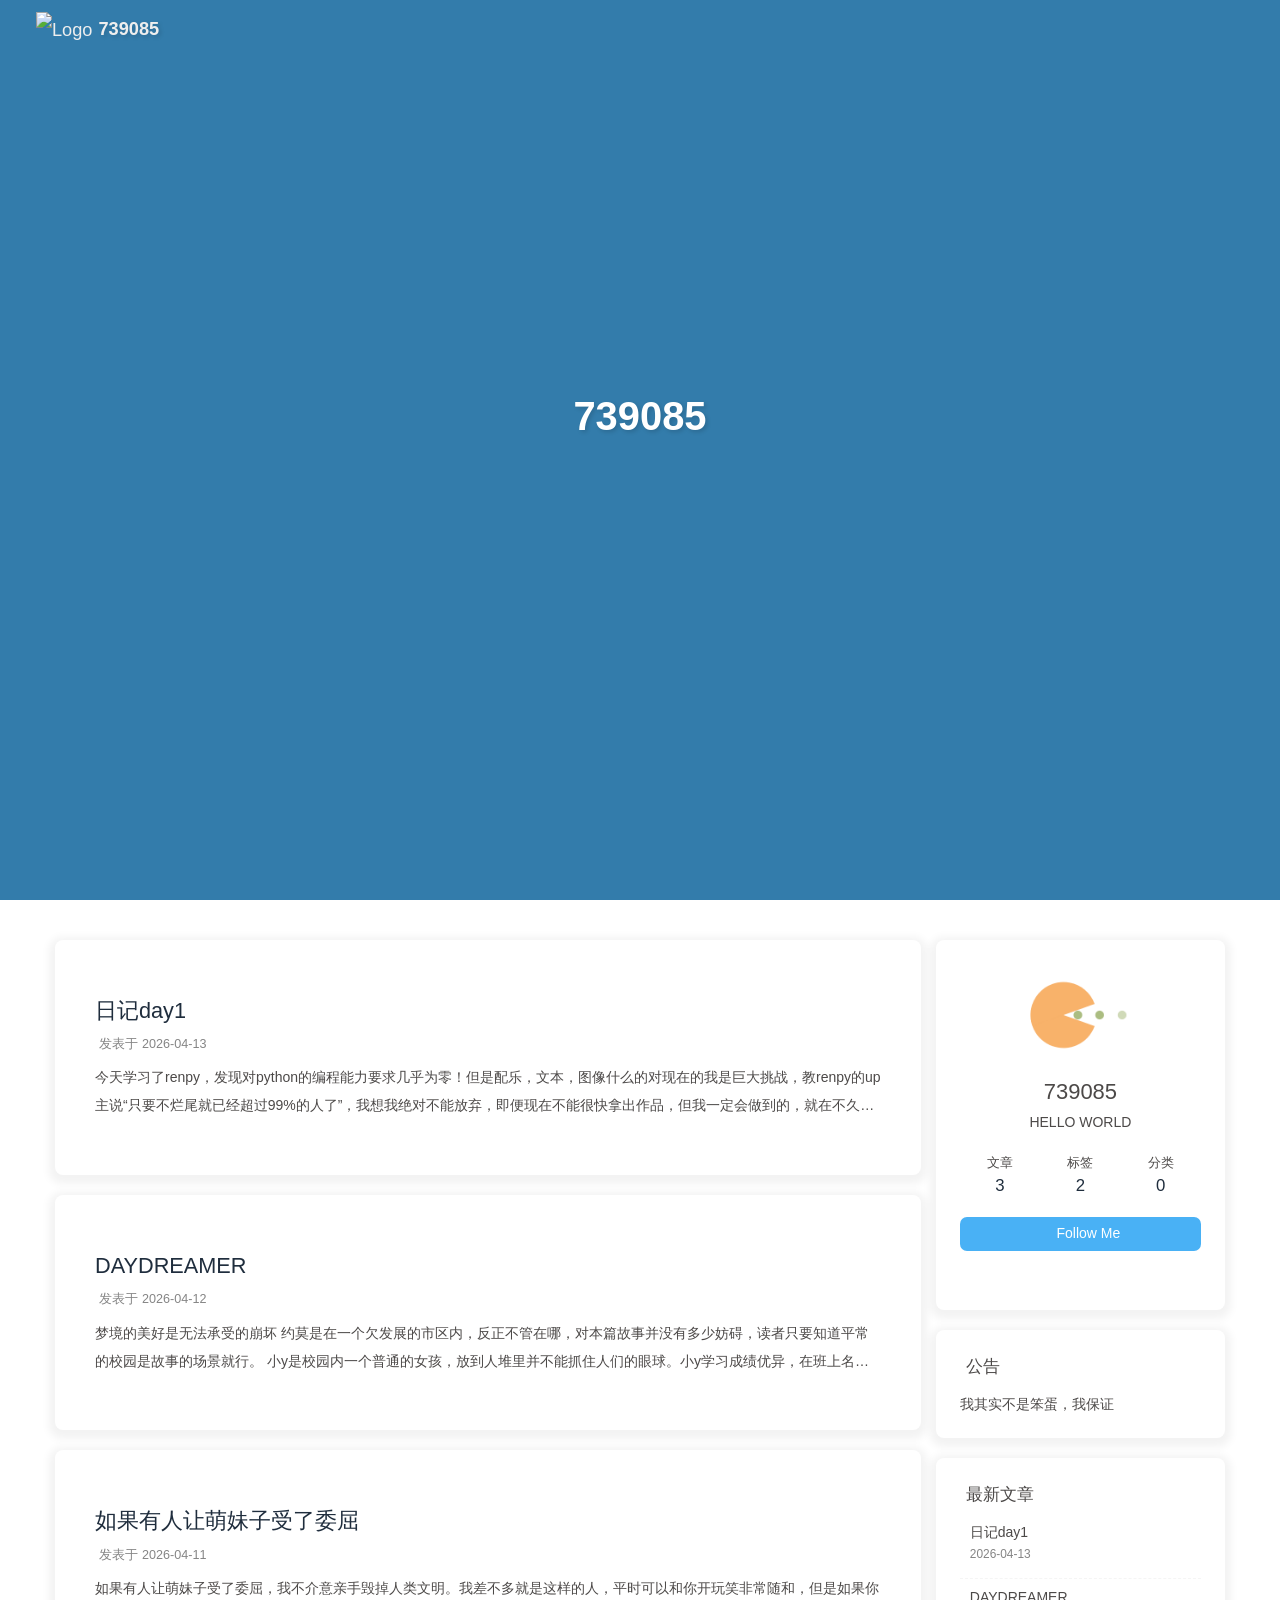
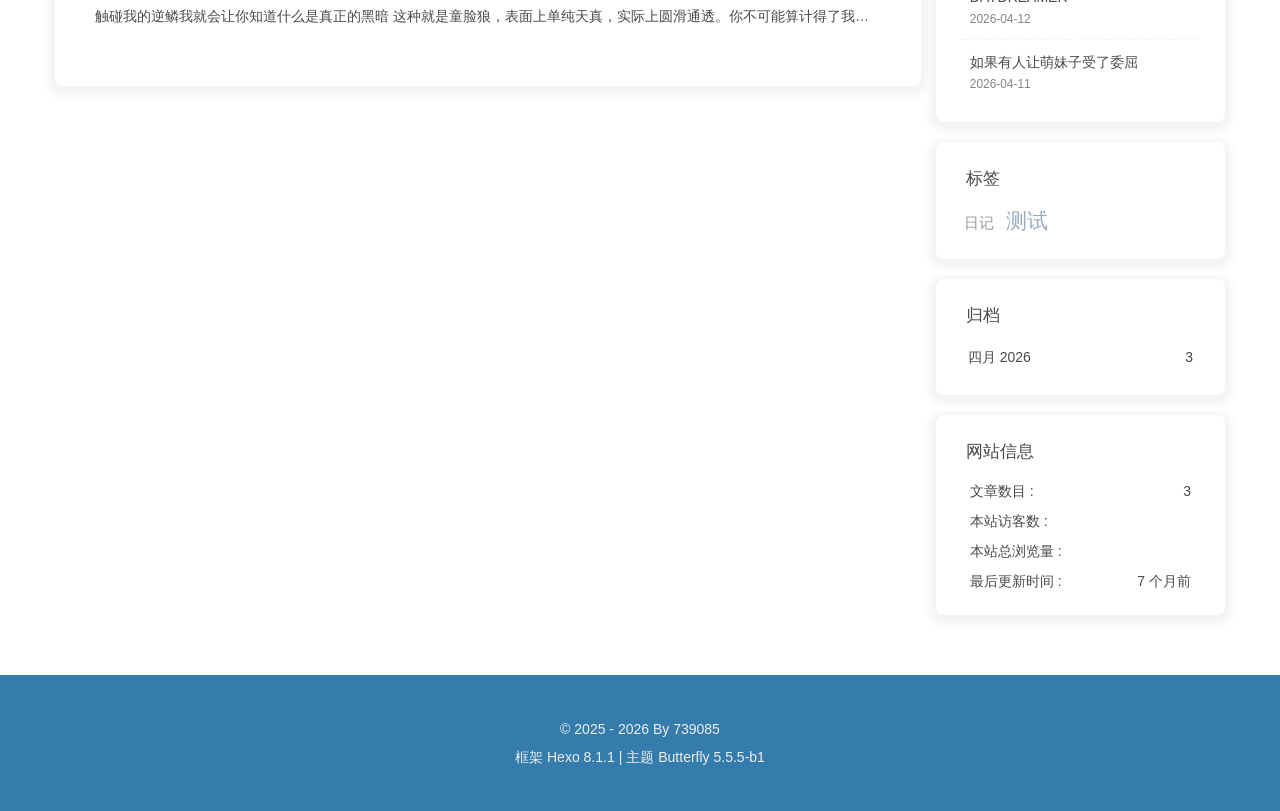
==== commit 420a8a02: "Site updated: 2026-04-14 17:35:10" ====
--- a/index.html
+++ b/index.html
@@ -169,4 +169,4 @@
         </li>
       
     </ul>
-  </div><div class="card-widget card-webinfo"><div class="item-headline"><i class="fas fa-chart-line"></i><span>网站信息</span></div><div class="webinfo"><div class="webinfo-item"><div class="item-name">文章数目 :</div><div class="item-count">3</div></div><div class="webinfo-item"><div class="item-name">本站访客数 :</div><div class="item-count" id="busuanzi_value_site_uv"><i class="fa-solid fa-spinner fa-spin"></i></div></div><div class="webinfo-item"><div class="item-name">本站总浏览量 :</div><div class="item-count" id="busuanzi_value_site_pv"><i class="fa-solid fa-spinner fa-spin"></i></div></div><div class="webinfo-item"><div class="item-name">最后更新时间 :</div><div class="item-count" id="last-push-date" data-lastPushDate="2026-04-13T13:46:30.957Z"><i class="fa-solid fa-spinner fa-spin"></i></div></div></div></div></div></div></main><footer id="footer" style="background-image: url(https://img.cdn1.vip/i/69db87c25db3d_1775994818.webp);"><div class="footer-other"><div class="footer-copyright"><span class="copyright">&copy;&nbsp;2025 - 2026 By 739085</span><span class="framework-info"><span>框架 </span><a target="_blank" rel="noopener" href="https://hexo.io">Hexo 8.1.1</a><span class="footer-separator">|</span><span>主题 </span><a target="_blank" rel="noopener" href="https://github.com/jerryc127/hexo-theme-butterfly">Butterfly 5.5.5-b1</a></span></div></div></footer></div><div id="rightside"><div id="rightside-config-hide"><button id="darkmode" type="button" title="日间和夜间模式切换"><i class="fas fa-adjust"></i></button><button id="hide-aside-btn" type="button" title="单栏和双栏切换"><i class="fas fa-arrows-alt-h"></i></button></div><div id="rightside-config-show"><button id="rightside-config" type="button" title="设置"><i class="fas fa-cog fa-spin"></i></button><button id="go-up" type="button" title="回到顶部"><span class="scroll-percent"></span><i class="fas fa-arrow-up"></i></button></div></div><div><script src="/js/utils.js?v=5.5.5-b1"></script><script src="/js/main.js?v=5.5.5-b1"></script><div class="js-pjax"></div><script async data-pjax src="//busuanzi.ibruce.info/busuanzi/2.3/busuanzi.pure.mini.js"></script></div></body></html>+  </div><div class="card-widget card-webinfo"><div class="item-headline"><i class="fas fa-chart-line"></i><span>网站信息</span></div><div class="webinfo"><div class="webinfo-item"><div class="item-name">文章数目 :</div><div class="item-count">3</div></div><div class="webinfo-item"><div class="item-name">本站访客数 :</div><div class="item-count" id="busuanzi_value_site_uv"><i class="fa-solid fa-spinner fa-spin"></i></div></div><div class="webinfo-item"><div class="item-name">本站总浏览量 :</div><div class="item-count" id="busuanzi_value_site_pv"><i class="fa-solid fa-spinner fa-spin"></i></div></div><div class="webinfo-item"><div class="item-name">最后更新时间 :</div><div class="item-count" id="last-push-date" data-lastPushDate="2026-04-14T09:35:07.910Z"><i class="fa-solid fa-spinner fa-spin"></i></div></div></div></div></div></div></main><footer id="footer" style="background-image: url(https://img.cdn1.vip/i/69db87c25db3d_1775994818.webp);"><div class="footer-other"><div class="footer-copyright"><span class="copyright">&copy;&nbsp;2025 - 2026 By 739085</span><span class="framework-info"><span>框架 </span><a target="_blank" rel="noopener" href="https://hexo.io">Hexo 8.1.1</a><span class="footer-separator">|</span><span>主题 </span><a target="_blank" rel="noopener" href="https://github.com/jerryc127/hexo-theme-butterfly">Butterfly 5.5.5-b1</a></span></div></div></footer></div><div id="rightside"><div id="rightside-config-hide"><button id="darkmode" type="button" title="日间和夜间模式切换"><i class="fas fa-adjust"></i></button><button id="hide-aside-btn" type="button" title="单栏和双栏切换"><i class="fas fa-arrows-alt-h"></i></button></div><div id="rightside-config-show"><button id="rightside-config" type="button" title="设置"><i class="fas fa-cog fa-spin"></i></button><button id="go-up" type="button" title="回到顶部"><span class="scroll-percent"></span><i class="fas fa-arrow-up"></i></button></div></div><div><script src="/js/utils.js?v=5.5.5-b1"></script><script src="/js/main.js?v=5.5.5-b1"></script><div class="js-pjax"></div><script async data-pjax src="//busuanzi.ibruce.info/busuanzi/2.3/busuanzi.pure.mini.js"></script></div></body></html>
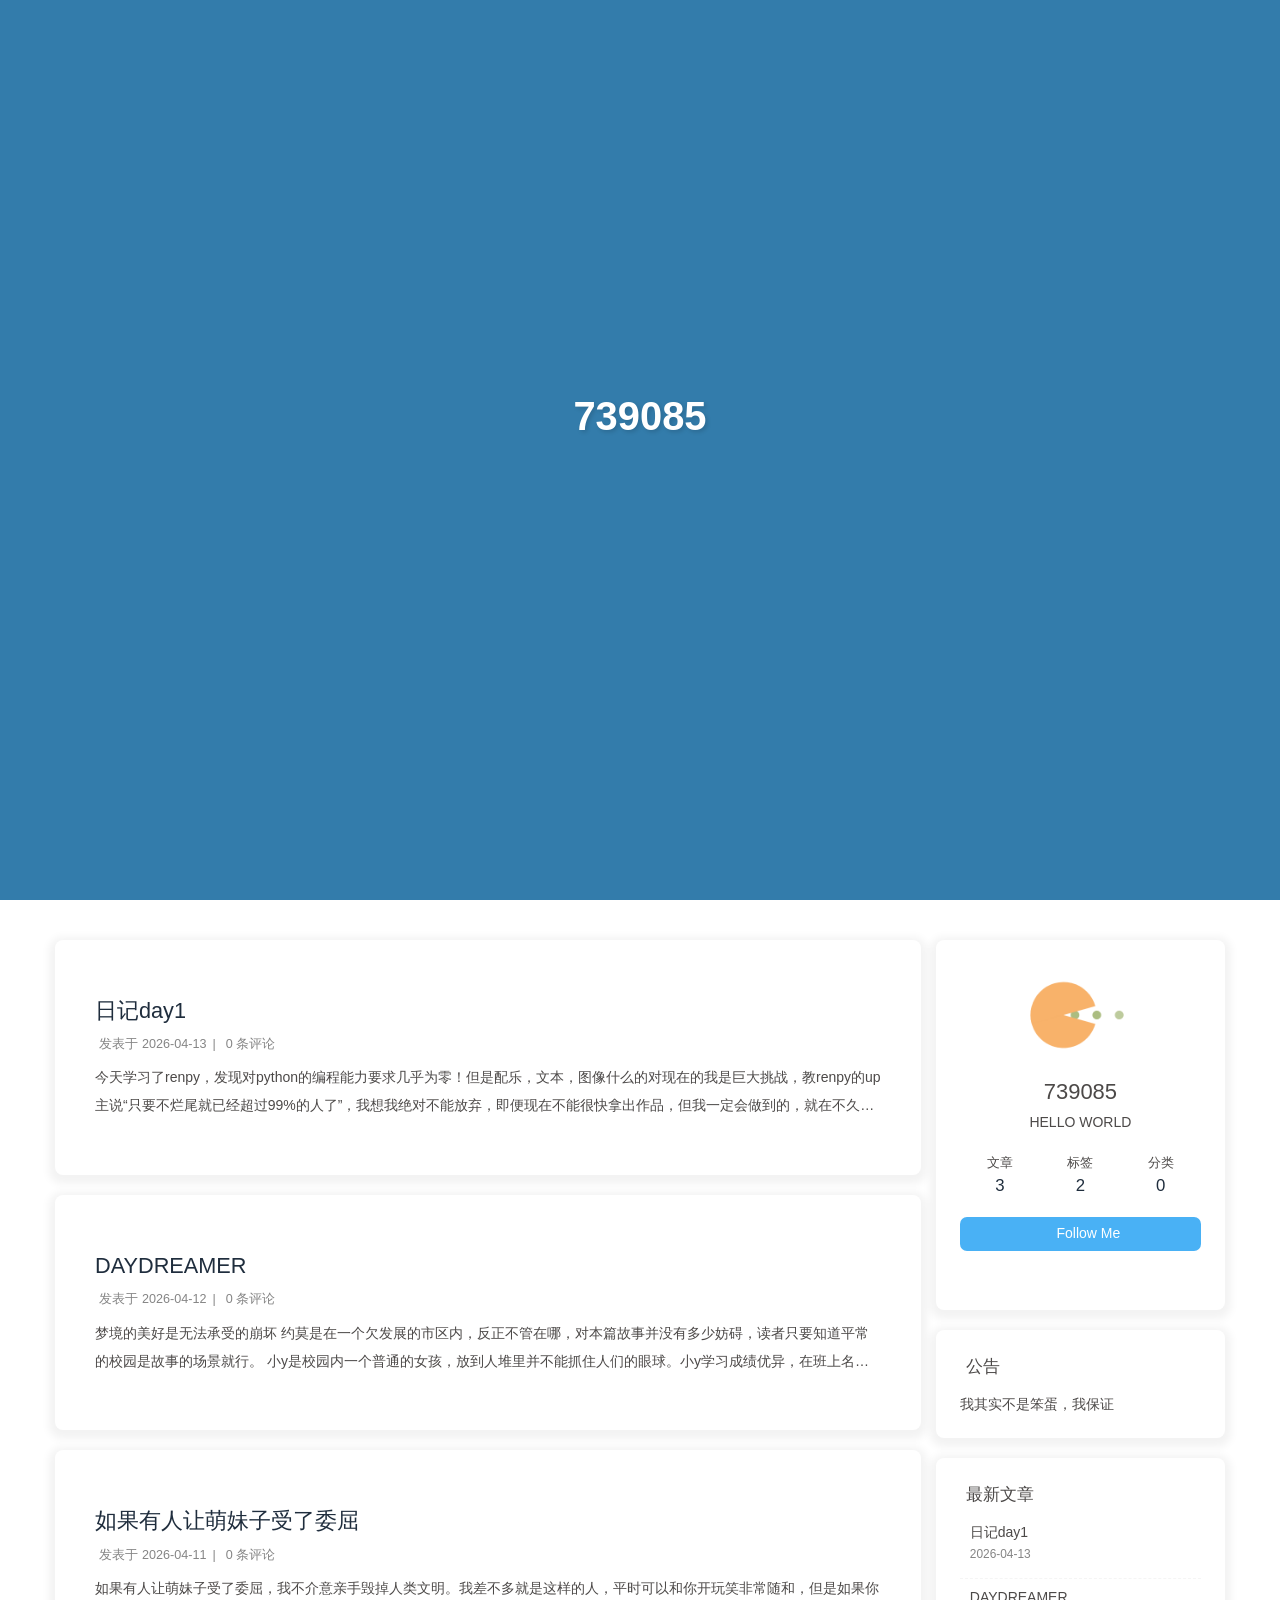
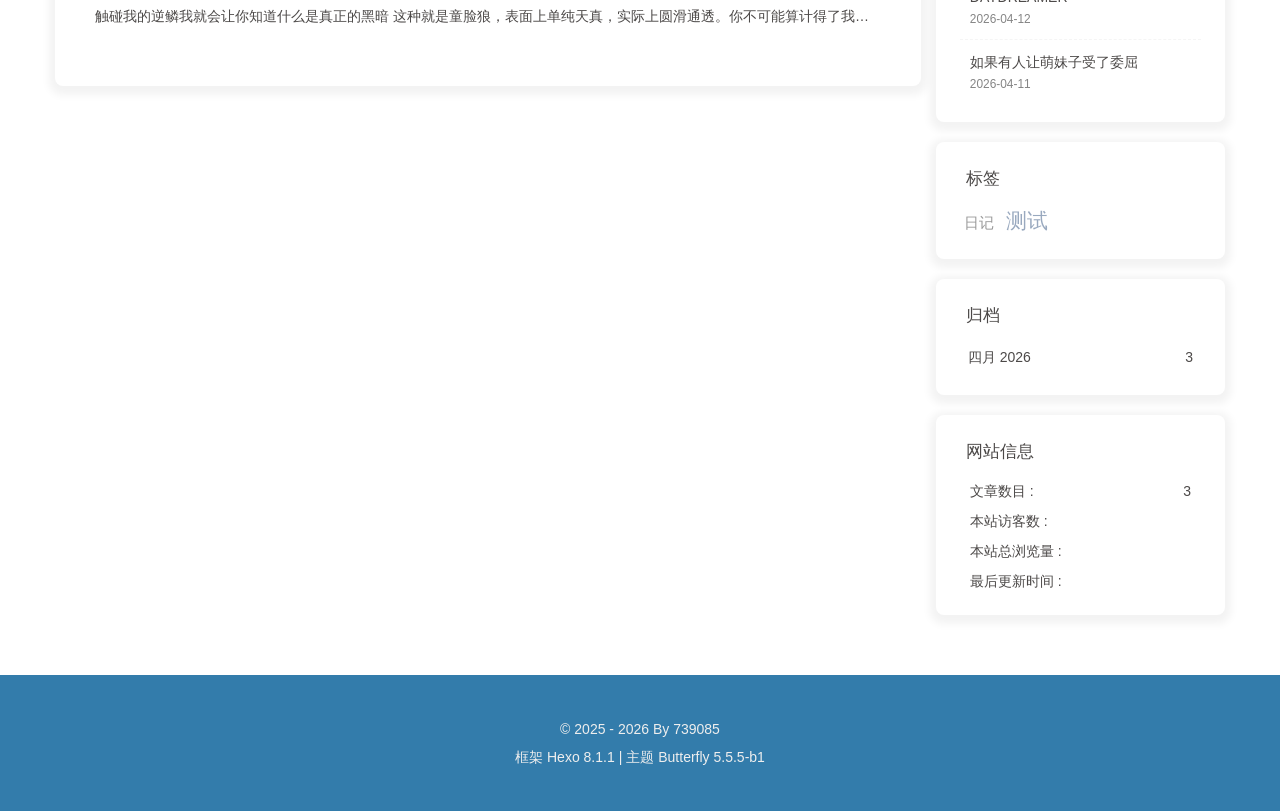
==== commit 2b97daca: "Site updated: 2026-04-18 20:08:50" ====
--- a/index.html
+++ b/index.html
@@ -1,7 +1,7 @@
 <!DOCTYPE html><html lang="zh-CN" data-theme="light"><head><meta charset="UTF-8"><meta http-equiv="X-UA-Compatible" content="IE=edge"><meta name="viewport" content="width=device-width, initial-scale=1.0,viewport-fit=cover"><title>739085 - 奇点</title><meta name="author" content="739085"><meta name="copyright" content="739085"><meta name="format-detection" content="telephone=no"><meta name="theme-color" content="#ffffff"><meta name="description" content="HELLO WORLD">
 <meta property="og:type" content="website">
 <meta property="og:title" content="739085">
-<meta property="og:url" content="http://example.com/index.html">
+<meta property="og:url" content="https://3023755761-art.github.io/index.html">
 <meta property="og:site_name" content="739085">
 <meta property="og:description" content="HELLO WORLD">
 <meta property="og:locale" content="zh_CN">
@@ -13,11 +13,13 @@
   "@type": "WebSite",
   "name": "739085",
   "alternateName": [
+    "奇点博客",
+    "技术与生活的思考",
     "奇点",
-    "example.com"
+    "3023755761-art.github.io"
   ],
-  "url": "http://example.com/"
-}</script><link rel="shortcut icon" href="https://img.cdn1.vip/i/69db8854d2ef4_1775994964.webp"><link rel="canonical" href="http://example.com/index.html"><link rel="preconnect" href="//cdn.jsdelivr.net"/><link rel="preconnect" href="//busuanzi.ibruce.info"/><link rel="stylesheet" href="/css/index.css?v=5.5.5-b1"><link rel="stylesheet" href="https://cdn.jsdelivr.net/npm/@fortawesome/fontawesome-free@7.1.0/css/all.min.css"><script>
+  "url": "https://3023755761-art.github.io/"
+}</script><link rel="shortcut icon" href="https://img.cdn1.vip/i/69db8854d2ef4_1775994964.webp"><link rel="canonical" href="https://3023755761-art.github.io/index.html"><link rel="preconnect" href="//cdn.jsdelivr.net"/><link rel="preconnect" href="//busuanzi.ibruce.info"/><meta name="google-site-verification" content="c6b1a7a157c24e23"/><link rel="stylesheet" href="/css/index.css?v=5.5.5-b1"><link rel="stylesheet" href="https://cdn.jsdelivr.net/npm/@fortawesome/fontawesome-free@7.1.0/css/all.min.css"><script>
     (() => {
       
     const saveToLocal = {
@@ -110,7 +112,7 @@
   </script><script>const GLOBAL_CONFIG = {
   root: '/',
   algolia: undefined,
-  localSearch: undefined,
+  localSearch: {"path":"/search.xml","preload":false,"top_n_per_article":1,"unescape":false,"pagination":{"enable":false,"hitsPerPage":8},"languages":{"hits_empty":"未找到符合您查询的内容：${query}","hits_stats":"共找到 ${hits} 篇文章"}},
   translate: undefined,
   highlight: {"plugin":"highlight.js","highlightCopy":true,"highlightLang":true,"highlightHeightLimit":false,"highlightFullpage":false,"highlightMacStyle":true},
   copy: {
@@ -150,7 +152,50 @@
   isHighlightShrink: false,
   isToc: false,
   pageType: 'home'
-}</script><meta name="generator" content="Hexo 8.1.1"></head><body><div class="bg-animation" id="web_bg" style="background-image: url(https://img.cdn1.vip/i/69db87c25db3d_1775994818.webp);"></div><div class="page" id="body-wrap"><header class="full_page" id="page-header" style="background-image: url(https://img.cdn1.vip/i/69db87c25db3d_1775994818.webp);"><nav id="nav"><span id="blog-info"><a class="nav-site-title" href="/"><img class="site-icon" src="https://img.cdn1.vip/i/69db8854d2ef4_1775994964.webp" alt="Logo"><span class="site-name">739085</span></a></span><div id="menus"></div></nav><div id="site-info"><h1 id="site-title">739085</h1><div id="site_social_icons"><a class="social-icon" href="https://x.com/739085syy" target="_blank" title="Twitter"><i class="fab fa-twitter" style="color: #1da1f2;"></i></a><a class="social-icon" href="mailto:3023755761@qq.com" target="_blank" title="Email"><i class="fas fa-envelope" style="color: #4a7dbe;"></i></a><a class="social-icon" href="https://space.bilibili.com/411506079" target="_blank" title="Bilibili"><i class="fab fa-bilibili" style="color: #00A1D6;"></i></a><a class="social-icon" href="https://weibo.com/u/7460593080" target="_blank" title="微博"><i class="fab fa-weibo" style="color: #e6162d;"></i></a></div></div><div id="scroll-down"><i class="fas fa-angle-down scroll-down-effects"></i></div></header><main class="layout" id="content-inner"><div class="recent-posts nc" id="recent-posts"><div class="recent-post-items"><div class="recent-post-item"><div class="recent-post-info no-cover"><a class="article-title" href="/2026/04/13/%E6%97%A5%E8%AE%B0day1/" title="日记day1">日记day1</a><div class="article-meta-wrap"><span class="post-meta-date"><i class="far fa-calendar-alt"></i><span class="article-meta-label">发表于</span><time datetime="2026-04-13T13:39:32.000Z" title="发表于 2026-04-13 21:39:32">2026-04-13</time></span></div><div class="content">今天学习了renpy，发现对python的编程能力要求几乎为零！但是配乐，文本，图像什么的对现在的我是巨大挑战，教renpy的up主说“只要不烂尾就已经超过99%的人了”，我想我绝对不能放弃，即便现在不能很快拿出作品，但我一定会做到的，就在不久的将来。 【【四小时速成Renpy】python也要谈恋爱！零基础-&gt;精通galgame制作】 https://www.bilibili.com/video/BV19y4y1e7UV/?p=2&amp;share_source=copy_web&amp;vd_source=ecb0dcc53cae4f696c45b1fbf02b7b03 </div></div></div><div class="recent-post-item"><div class="recent-post-info no-cover"><a class="article-title" href="/2026/04/12/%E6%B5%8B%E8%AF%952/" title="DAYDREAMER">DAYDREAMER</a><div class="article-meta-wrap"><span class="post-meta-date"><i class="far fa-calendar-alt"></i><span class="article-meta-label">发表于</span><time datetime="2026-04-12T13:01:36.000Z" title="发表于 2026-04-12 21:01:36">2026-04-12</time></span></div><div class="content">梦境的美好是无法承受的崩坏 约莫是在一个欠发展的市区内，反正不管在哪，对本篇故事并没有多少妨碍，读者只要知道平常的校园是故事的场景就行。 小y是校园内一个普通的女孩，放到人堆里并不能抓住人们的眼球。小y学习成绩优异，在班上名列前茅，老师时常夸赞她，并让学生们学习她的刻苦，不过并没什么反响，因为人们都只在乎自己在乎的事情，在枯燥的校园生活中，小y不是能够给他们带来新奇体验的人，所以也就无法被他人在意，更提不上以其为榜样。生活需要愉悦，但交往需要代价，没人愿意费力不讨好，所以没人向她SAY HI。她的性格也决定了她不会主动去和他人发生联系。 她孤僻的性格源于中学时期的一件事。起初，她本是很重视朋友，认为朋友是生活中一缕缕的阳光，照亮了自己的生活。不过一次，朋友在犯了大事后，寻求自己的包庇，小y在经过痛苦的权衡后，选择了真相抑或说是正义，她就像朋友把她推出来一样，将朋友推出来。所以之后她被朋友使用暴力也是再正常不过的事吧，性格变得孤僻也是再正常不过的事吧。但她这次并没有使用真理还是正义保护自己，因为那是朋友，不是吗？不过在此之后，她再也没有交过朋友，当有人想和自己做朋友，最终也因自己的...</div></div></div><div class="recent-post-item"><div class="recent-post-info no-cover"><a class="article-title" href="/2026/04/11/%E6%B5%8B%E8%AF%951/" title="如果有人让萌妹子受了委屈">如果有人让萌妹子受了委屈</a><div class="article-meta-wrap"><span class="post-meta-date"><i class="far fa-calendar-alt"></i><span class="article-meta-label">发表于</span><time datetime="2026-04-11T06:35:50.000Z" title="发表于 2026-04-11 14:35:50">2026-04-11</time></span></div><div class="content">如果有人让萌妹子受了委屈，我不介意亲手毁掉人类文明。我差不多就是这样的人，平时可以和你开玩笑非常随和，但是如果你触碰我的逆鳞我就会让你知道什么是真正的黑暗 这种就是童脸狼，表面上单纯天真，实际上圆滑通透。你不可能算计得了我，因为从一开始你就被我布局了。我是棋手，而你只是棋子，若你违逆我，你会知道什么是残酷和黑暗。我从来不缺雷霆手段也不缺菩萨心肠, 我心中有佛也有魔, 但我把魔深深的封印起来了, 只剩下佛了, 我本想以菩萨心肠面对所有人, 可是有些人非要我把心中的魔解除封印, 那我想问问你们, 当你们面对一个真正的魔现世, 你们还镇的住吗？这样的完美女人就是要溺爱呀，不溺爱难道要怎么办？这么美，这么优秀的女人很难让人不爱吧，你们怎么舍得骂一个这么美的女人？我看你们是真的疯了 </div></div></div></div></div><div class="aside-content" id="aside-content"><div class="card-widget card-info text-center"><div class="avatar-img"><img src="https://img.cdn1.vip/i/69db8854d2ef4_1775994964.webp" onerror="this.onerror=null;this.src='/img/friend_404.gif'" alt="avatar"/></div><div class="author-info-name">739085</div><div class="author-info-description">HELLO WORLD</div><div class="site-data"><a href="/archives/"><div class="headline">文章</div><div class="length-num">3</div></a><a href="/tags/"><div class="headline">标签</div><div class="length-num">2</div></a><a href="/categories/"><div class="headline">分类</div><div class="length-num">0</div></a></div><a id="card-info-btn" target="_blank" rel="noopener" href="https://github.com/3023755761-art"><i class="fab fa-github"></i><span>Follow Me</span></a><div class="card-info-social-icons"><a class="social-icon" href="https://x.com/739085syy" target="_blank" title="Twitter"><i class="fab fa-twitter" style="color: #1da1f2;"></i></a><a class="social-icon" href="mailto:3023755761@qq.com" target="_blank" title="Email"><i class="fas fa-envelope" style="color: #4a7dbe;"></i></a><a class="social-icon" href="https://space.bilibili.com/411506079" target="_blank" title="Bilibili"><i class="fab fa-bilibili" style="color: #00A1D6;"></i></a><a class="social-icon" href="https://weibo.com/u/7460593080" target="_blank" title="微博"><i class="fab fa-weibo" style="color: #e6162d;"></i></a></div></div><div class="card-widget card-announcement"><div class="item-headline"><i class="fas fa-bullhorn fa-shake"></i><span>公告</span></div><div class="announcement_content">我其实不是笨蛋，我保证</div></div><div class="sticky_layout"><div class="card-widget card-recent-post"><div class="item-headline"><i class="fas fa-history"></i><span>最新文章</span></div><div class="aside-list"><div class="aside-list-item no-cover"><div class="content"><a class="title" href="/2026/04/13/%E6%97%A5%E8%AE%B0day1/" title="日记day1">日记day1</a><time datetime="2026-04-13T13:39:32.000Z" title="发表于 2026-04-13 21:39:32">2026-04-13</time></div></div><div class="aside-list-item no-cover"><div class="content"><a class="title" href="/2026/04/12/%E6%B5%8B%E8%AF%952/" title="DAYDREAMER">DAYDREAMER</a><time datetime="2026-04-12T13:01:36.000Z" title="发表于 2026-04-12 21:01:36">2026-04-12</time></div></div><div class="aside-list-item no-cover"><div class="content"><a class="title" href="/2026/04/11/%E6%B5%8B%E8%AF%951/" title="如果有人让萌妹子受了委屈">如果有人让萌妹子受了委屈</a><time datetime="2026-04-11T06:35:50.000Z" title="发表于 2026-04-11 14:35:50">2026-04-11</time></div></div></div></div><div class="card-widget card-tags"><div class="item-headline"><i class="fas fa-tags"></i><span>标签</span></div><div class="card-tag-cloud"><a href="/tags/%E6%97%A5%E8%AE%B0/" style="font-size: 1.1em; color: #999">日记</a> <a href="/tags/%E6%B5%8B%E8%AF%95/" style="font-size: 1.5em; color: #99a9bf">测试</a></div></div><div class="card-widget card-archives">
+}</script><style>html {
+  cursor: none;
+}
+
+.cursor {
+  position: absolute;
+  left: 0;
+  top: 0;
+  pointer-events: none;
+  z-index: 9999;
+  transition: all 0.15s ease;
+}
+
+.cursor--large {
+  width: 50px;
+  height: 50px;
+  border: none;
+  background: 
+    linear-gradient(var(--cursor-color), var(--cursor-color)) top left / 15px 3px,
+    linear-gradient(var(--cursor-color), var(--cursor-color)) top left / 3px 15px,
+    linear-gradient(var(--cursor-color), var(--cursor-color)) top right / 15px 3px,
+    linear-gradient(var(--cursor-color), var(--cursor-color)) top right / 3px 15px,
+    linear-gradient(var(--cursor-color), var(--cursor-color)) bottom left / 15px 3px,
+    linear-gradient(var(--cursor-color), var(--cursor-color)) bottom left / 3px 15px,
+    linear-gradient(var(--cursor-color), var(--cursor-color)) bottom right / 15px 3px,
+    linear-gradient(var(--cursor-color), var(--cursor-color)) bottom right / 3px 15px;
+  background-repeat: no-repeat;
+}
+
+.cursor--small {
+  display: none;
+}
+
+@media (prefers-color-scheme: dark) {
+  .cursor--large {
+    --cursor-color: #fff;
+  }
+}
+
+@media (prefers-color-scheme: light) {
+  .cursor--large {
+    --cursor-color: #333;
+  }
+}</style><meta name="generator" content="Hexo 8.1.1"></head><body><div class="bg-animation" id="web_bg" style="background-image: url(https://img.cdn1.vip/i/69db87c25db3d_1775994818.webp);"></div><div id="sidebar"><div id="menu-mask"></div><div id="sidebar-menus"><div class="avatar-img text-center"><img src="https://img.cdn1.vip/i/69db8854d2ef4_1775994964.webp" onerror="this.onerror=null;this.src='/img/friend_404.gif'" alt="avatar"/ loading='lazy'></div><div class="site-data text-center"><a href="/archives/"><div class="headline">文章</div><div class="length-num">3</div></a><a href="/tags/"><div class="headline">标签</div><div class="length-num">2</div></a><a href="/categories/"><div class="headline">分类</div><div class="length-num">0</div></a></div><div class="menus_items"><div class="menus_item"><a class="site-page" href="/"><i class="fa-fw fas fa-home"></i><span> Home</span></a></div><div class="menus_item"><a class="site-page" href="/archives/"><i class="fa-fw fas fa-archive"></i><span> Archives</span></a></div><div class="menus_item"><a class="site-page" href="/categories/"><i class="fa-fw fas fa-folder"></i><span> Categories</span></a></div><div class="menus_item"><a class="site-page" href="/tags/"><i class="fa-fw fas fa-tags"></i><span> Tags</span></a></div></div></div></div><div class="page" id="body-wrap"><header class="full_page" id="page-header" style="background-image: url(https://img.cdn1.vip/i/69db87c25db3d_1775994818.webp);"><nav id="nav"><span id="blog-info"><a class="nav-site-title" href="/"><img class="site-icon" src="https://img.cdn1.vip/i/69db8854d2ef4_1775994964.webp" alt="Logo" loading='lazy'><span class="site-name">739085</span></a></span><div id="menus"><div id="search-button"><span class="site-page social-icon search"><i class="fas fa-search fa-fw"></i><span> 搜索</span></span></div><div class="menus_items"><div class="menus_item"><a class="site-page" href="/"><i class="fa-fw fas fa-home"></i><span> Home</span></a></div><div class="menus_item"><a class="site-page" href="/archives/"><i class="fa-fw fas fa-archive"></i><span> Archives</span></a></div><div class="menus_item"><a class="site-page" href="/categories/"><i class="fa-fw fas fa-folder"></i><span> Categories</span></a></div><div class="menus_item"><a class="site-page" href="/tags/"><i class="fa-fw fas fa-tags"></i><span> Tags</span></a></div></div><div id="toggle-menu"><span class="site-page"><i class="fas fa-bars fa-fw"></i></span></div></div></nav><div id="site-info"><h1 id="site-title">739085</h1><div id="site_social_icons"><a class="social-icon" href="https://x.com/739085syy" target="_blank" title="Twitter"><i class="fab fa-twitter" style="color: #1da1f2;"></i></a><a class="social-icon" href="mailto:3023755761@qq.com" target="_blank" title="Email"><i class="fas fa-envelope" style="color: #4a7dbe;"></i></a><a class="social-icon" href="https://space.bilibili.com/411506079" target="_blank" title="Bilibili"><i class="fab fa-bilibili" style="color: #00A1D6;"></i></a><a class="social-icon" href="https://weibo.com/u/7460593080" target="_blank" title="微博"><i class="fab fa-weibo" style="color: #e6162d;"></i></a></div></div><div id="scroll-down"><i class="fas fa-angle-down scroll-down-effects"></i></div></header><main class="layout" id="content-inner"><div class="recent-posts nc" id="recent-posts"><div class="recent-post-items"><div class="recent-post-item"><div class="recent-post-info no-cover"><a class="article-title" href="/2026/04/13/%E6%97%A5%E8%AE%B0day1/" title="日记day1">日记day1</a><div class="article-meta-wrap"><span class="post-meta-date"><i class="far fa-calendar-alt"></i><span class="article-meta-label">发表于</span><time datetime="2026-04-13T13:39:32.000Z" title="发表于 2026-04-13 21:39:32">2026-04-13</time></span><span class="article-meta"><span class="article-meta-separator">|</span><i class="fas fa-comments"></i><a href="/2026/04/13/%E6%97%A5%E8%AE%B0day1/#post-comment"><span class="waline-comment-count" data-path="/2026/04/13/%E6%97%A5%E8%AE%B0day1/"><i class="fa-solid fa-spinner fa-spin"></i></span></a><span class="article-meta-label"> 条评论</span></span></div><div class="content">今天学习了renpy，发现对python的编程能力要求几乎为零！但是配乐，文本，图像什么的对现在的我是巨大挑战，教renpy的up主说“只要不烂尾就已经超过99%的人了”，我想我绝对不能放弃，即便现在不能很快拿出作品，但我一定会做到的，就在不久的将来。 【【四小时速成Renpy】python也要谈恋爱！零基础-&gt;精通galgame制作】 https://www.bilibili.com/video/BV19y4y1e7UV/?p=2&amp;share_source=copy_web&amp;vd_source=ecb0dcc53cae4f696c45b1fbf02b7b03 </div></div></div><div class="recent-post-item"><div class="recent-post-info no-cover"><a class="article-title" href="/2026/04/12/%E6%B5%8B%E8%AF%952/" title="DAYDREAMER">DAYDREAMER</a><div class="article-meta-wrap"><span class="post-meta-date"><i class="far fa-calendar-alt"></i><span class="article-meta-label">发表于</span><time datetime="2026-04-12T13:01:36.000Z" title="发表于 2026-04-12 21:01:36">2026-04-12</time></span><span class="article-meta"><span class="article-meta-separator">|</span><i class="fas fa-comments"></i><a href="/2026/04/12/%E6%B5%8B%E8%AF%952/#post-comment"><span class="waline-comment-count" data-path="/2026/04/12/%E6%B5%8B%E8%AF%952/"><i class="fa-solid fa-spinner fa-spin"></i></span></a><span class="article-meta-label"> 条评论</span></span></div><div class="content">梦境的美好是无法承受的崩坏 约莫是在一个欠发展的市区内，反正不管在哪，对本篇故事并没有多少妨碍，读者只要知道平常的校园是故事的场景就行。 小y是校园内一个普通的女孩，放到人堆里并不能抓住人们的眼球。小y学习成绩优异，在班上名列前茅，老师时常夸赞她，并让学生们学习她的刻苦，不过并没什么反响，因为人们都只在乎自己在乎的事情，在枯燥的校园生活中，小y不是能够给他们带来新奇体验的人，所以也就无法被他人在意，更提不上以其为榜样。生活需要愉悦，但交往需要代价，没人愿意费力不讨好，所以没人向她SAY HI。她的性格也决定了她不会主动去和他人发生联系。 她孤僻的性格源于中学时期的一件事。起初，她本是很重视朋友，认为朋友是生活中一缕缕的阳光，照亮了自己的生活。不过一次，朋友在犯了大事后，寻求自己的包庇，小y在经过痛苦的权衡后，选择了真相抑或说是正义，她就像朋友把她推出来一样，将朋友推出来。所以之后她被朋友使用暴力也是再正常不过的事吧，性格变得孤僻也是再正常不过的事吧。但她这次并没有使用真理还是正义保护自己，因为那是朋友，不是吗？不过在此之后，她再也没有交过朋友，当有人想和自己做朋友，最终也因自己的...</div></div></div><div class="recent-post-item"><div class="recent-post-info no-cover"><a class="article-title" href="/2026/04/11/%E6%B5%8B%E8%AF%951/" title="如果有人让萌妹子受了委屈">如果有人让萌妹子受了委屈</a><div class="article-meta-wrap"><span class="post-meta-date"><i class="far fa-calendar-alt"></i><span class="article-meta-label">发表于</span><time datetime="2026-04-11T06:35:50.000Z" title="发表于 2026-04-11 14:35:50">2026-04-11</time></span><span class="article-meta"><span class="article-meta-separator">|</span><i class="fas fa-comments"></i><a href="/2026/04/11/%E6%B5%8B%E8%AF%951/#post-comment"><span class="waline-comment-count" data-path="/2026/04/11/%E6%B5%8B%E8%AF%951/"><i class="fa-solid fa-spinner fa-spin"></i></span></a><span class="article-meta-label"> 条评论</span></span></div><div class="content">如果有人让萌妹子受了委屈，我不介意亲手毁掉人类文明。我差不多就是这样的人，平时可以和你开玩笑非常随和，但是如果你触碰我的逆鳞我就会让你知道什么是真正的黑暗 这种就是童脸狼，表面上单纯天真，实际上圆滑通透。你不可能算计得了我，因为从一开始你就被我布局了。我是棋手，而你只是棋子，若你违逆我，你会知道什么是残酷和黑暗。我从来不缺雷霆手段也不缺菩萨心肠, 我心中有佛也有魔, 但我把魔深深的封印起来了, 只剩下佛了, 我本想以菩萨心肠面对所有人, 可是有些人非要我把心中的魔解除封印, 那我想问问你们, 当你们面对一个真正的魔现世, 你们还镇的住吗？这样的完美女人就是要溺爱呀，不溺爱难道要怎么办？这么美，这么优秀的女人很难让人不爱吧，你们怎么舍得骂一个这么美的女人？我看你们是真的疯了 </div></div></div></div></div><div class="aside-content" id="aside-content"><div class="card-widget card-info text-center"><div class="avatar-img"><img src="https://img.cdn1.vip/i/69db8854d2ef4_1775994964.webp" onerror="this.onerror=null;this.src='/img/friend_404.gif'" alt="avatar"/ loading='lazy'></div><div class="author-info-name">739085</div><div class="author-info-description">HELLO WORLD</div><div class="site-data"><a href="/archives/"><div class="headline">文章</div><div class="length-num">3</div></a><a href="/tags/"><div class="headline">标签</div><div class="length-num">2</div></a><a href="/categories/"><div class="headline">分类</div><div class="length-num">0</div></a></div><a id="card-info-btn" target="_blank" rel="noopener" href="https://github.com/3023755761-art"><i class="fab fa-github"></i><span>Follow Me</span></a><div class="card-info-social-icons"><a class="social-icon" href="https://x.com/739085syy" target="_blank" title="Twitter"><i class="fab fa-twitter" style="color: #1da1f2;"></i></a><a class="social-icon" href="mailto:3023755761@qq.com" target="_blank" title="Email"><i class="fas fa-envelope" style="color: #4a7dbe;"></i></a><a class="social-icon" href="https://space.bilibili.com/411506079" target="_blank" title="Bilibili"><i class="fab fa-bilibili" style="color: #00A1D6;"></i></a><a class="social-icon" href="https://weibo.com/u/7460593080" target="_blank" title="微博"><i class="fab fa-weibo" style="color: #e6162d;"></i></a></div></div><div class="card-widget card-announcement"><div class="item-headline"><i class="fas fa-bullhorn fa-shake"></i><span>公告</span></div><div class="announcement_content">我其实不是笨蛋，我保证</div></div><div class="sticky_layout"><div class="card-widget card-recent-post"><div class="item-headline"><i class="fas fa-history"></i><span>最新文章</span></div><div class="aside-list"><div class="aside-list-item no-cover"><div class="content"><a class="title" href="/2026/04/13/%E6%97%A5%E8%AE%B0day1/" title="日记day1">日记day1</a><time datetime="2026-04-13T13:39:32.000Z" title="发表于 2026-04-13 21:39:32">2026-04-13</time></div></div><div class="aside-list-item no-cover"><div class="content"><a class="title" href="/2026/04/12/%E6%B5%8B%E8%AF%952/" title="DAYDREAMER">DAYDREAMER</a><time datetime="2026-04-12T13:01:36.000Z" title="发表于 2026-04-12 21:01:36">2026-04-12</time></div></div><div class="aside-list-item no-cover"><div class="content"><a class="title" href="/2026/04/11/%E6%B5%8B%E8%AF%951/" title="如果有人让萌妹子受了委屈">如果有人让萌妹子受了委屈</a><time datetime="2026-04-11T06:35:50.000Z" title="发表于 2026-04-11 14:35:50">2026-04-11</time></div></div></div></div><div class="card-widget card-tags"><div class="item-headline"><i class="fas fa-tags"></i><span>标签</span></div><div class="card-tag-cloud"><a href="/tags/%E6%97%A5%E8%AE%B0/" style="font-size: 1.1em; color: #999">日记</a> <a href="/tags/%E6%B5%8B%E8%AF%95/" style="font-size: 1.5em; color: #99a9bf">测试</a></div></div><div class="card-widget card-archives">
     <div class="item-headline">
       <i class="fas fa-archive"></i>
       <span>归档</span>
@@ -169,4 +214,84 @@
         </li>
       
     </ul>
-  </div><div class="card-widget card-webinfo"><div class="item-headline"><i class="fas fa-chart-line"></i><span>网站信息</span></div><div class="webinfo"><div class="webinfo-item"><div class="item-name">文章数目 :</div><div class="item-count">3</div></div><div class="webinfo-item"><div class="item-name">本站访客数 :</div><div class="item-count" id="busuanzi_value_site_uv"><i class="fa-solid fa-spinner fa-spin"></i></div></div><div class="webinfo-item"><div class="item-name">本站总浏览量 :</div><div class="item-count" id="busuanzi_value_site_pv"><i class="fa-solid fa-spinner fa-spin"></i></div></div><div class="webinfo-item"><div class="item-name">最后更新时间 :</div><div class="item-count" id="last-push-date" data-lastPushDate="2026-04-14T09:35:07.910Z"><i class="fa-solid fa-spinner fa-spin"></i></div></div></div></div></div></div></main><footer id="footer" style="background-image: url(https://img.cdn1.vip/i/69db87c25db3d_1775994818.webp);"><div class="footer-other"><div class="footer-copyright"><span class="copyright">&copy;&nbsp;2025 - 2026 By 739085</span><span class="framework-info"><span>框架 </span><a target="_blank" rel="noopener" href="https://hexo.io">Hexo 8.1.1</a><span class="footer-separator">|</span><span>主题 </span><a target="_blank" rel="noopener" href="https://github.com/jerryc127/hexo-theme-butterfly">Butterfly 5.5.5-b1</a></span></div></div></footer></div><div id="rightside"><div id="rightside-config-hide"><button id="darkmode" type="button" title="日间和夜间模式切换"><i class="fas fa-adjust"></i></button><button id="hide-aside-btn" type="button" title="单栏和双栏切换"><i class="fas fa-arrows-alt-h"></i></button></div><div id="rightside-config-show"><button id="rightside-config" type="button" title="设置"><i class="fas fa-cog fa-spin"></i></button><button id="go-up" type="button" title="回到顶部"><span class="scroll-percent"></span><i class="fas fa-arrow-up"></i></button></div></div><div><script src="/js/utils.js?v=5.5.5-b1"></script><script src="/js/main.js?v=5.5.5-b1"></script><div class="js-pjax"></div><script async data-pjax src="//busuanzi.ibruce.info/busuanzi/2.3/busuanzi.pure.mini.js"></script></div></body></html>+  </div><div class="card-widget card-webinfo"><div class="item-headline"><i class="fas fa-chart-line"></i><span>网站信息</span></div><div class="webinfo"><div class="webinfo-item"><div class="item-name">文章数目 :</div><div class="item-count">3</div></div><div class="webinfo-item"><div class="item-name">本站访客数 :</div><div class="item-count" id="busuanzi_value_site_uv"><i class="fa-solid fa-spinner fa-spin"></i></div></div><div class="webinfo-item"><div class="item-name">本站总浏览量 :</div><div class="item-count" id="busuanzi_value_site_pv"><i class="fa-solid fa-spinner fa-spin"></i></div></div><div class="webinfo-item"><div class="item-name">最后更新时间 :</div><div class="item-count" id="last-push-date" data-lastPushDate="2026-04-18T12:08:47.392Z"><i class="fa-solid fa-spinner fa-spin"></i></div></div></div></div></div></div></main><footer id="footer" style="background-image: url(https://img.cdn1.vip/i/69db87c25db3d_1775994818.webp);"><div class="footer-other"><div class="footer-copyright"><span class="copyright">&copy;&nbsp;2025 - 2026 By 739085</span><span class="framework-info"><span>框架 </span><a target="_blank" rel="noopener" href="https://hexo.io">Hexo 8.1.1</a><span class="footer-separator">|</span><span>主题 </span><a target="_blank" rel="noopener" href="https://github.com/jerryc127/hexo-theme-butterfly">Butterfly 5.5.5-b1</a></span></div></div></footer></div><div id="rightside"><div id="rightside-config-hide"><button id="darkmode" type="button" title="日间和夜间模式切换"><i class="fas fa-adjust"></i></button><button id="hide-aside-btn" type="button" title="单栏和双栏切换"><i class="fas fa-arrows-alt-h"></i></button></div><div id="rightside-config-show"><button id="rightside-config" type="button" title="设置"><i class="fas fa-cog fa-spin"></i></button><button id="go-up" type="button" title="回到顶部"><span class="scroll-percent"></span><i class="fas fa-arrow-up"></i></button></div></div><div class="cursor cursor--large"></div><div class="cursor cursor--small"></div><div><script src="https://cdn.jsdelivr.net/npm/hexo-theme-butterfly@5.5.5-b1/source/js/utils.min.js"></script><script src="https://cdn.jsdelivr.net/npm/hexo-theme-butterfly@5.5.5-b1/source/js/main.min.js"></script><script src="https://cdn.jsdelivr.net/npm/instant.page@5.2.0/instantpage.min.js" type="module"></script><div class="js-pjax"><script>(() => {
+  async function loadWaline () {
+    try {
+      const eleGroup = document.querySelectorAll('#recent-posts .waline-comment-count')
+      const keyArray = Array.from(eleGroup).map(i => i.getAttribute('data-path'))
+
+      const res = await fetch(`https://waline-comment.vuejs.org/api/comment?type=count&url=${keyArray}`, { method: 'GET' })
+      const result = await res.json()
+      
+      result.data.forEach((count, index) => {
+        eleGroup[index].textContent = count
+      })
+    } catch (err) {
+      console.error(err)
+      // 当 API 调用失败时，显示 0
+      const eleGroup = document.querySelectorAll('#recent-posts .waline-comment-count')
+      eleGroup.forEach(ele => {
+        ele.textContent = '0'
+      })
+    }
+  }
+
+  window.pjax ? loadWaline() : window.addEventListener('load', loadWaline)
+})()</script></div><script id="click-heart" src="https://cdn.jsdelivr.net/npm/butterfly-extsrc@1.1.6/dist/click-heart.min.js" async="async" mobile="false"></script><script async data-pjax src="//busuanzi.ibruce.info/busuanzi/2.3/busuanzi.pure.mini.js"></script><div id="local-search"><div class="search-dialog"><nav class="search-nav"><span class="search-dialog-title">搜索</span><i class="fas fa-spinner fa-pulse" id="loading-status" hidden="hidden"></i><button class="search-close-button"><i class="fas fa-times"></i></button></nav><div class="text-center" id="loading-database"><i class="fas fa-spinner fa-pulse"></i><span>  数据加载中</span></div><div class="local-search-input"><input placeholder="搜索" type="text"/></div><hr/><div id="local-search-results"></div><div class="ais-Pagination" id="local-search-pagination" style="display:none;"><ul class="ais-Pagination-list"></ul></div><div id="local-search-stats"></div></div><div id="search-mask"></div><script src="https://cdn.jsdelivr.net/npm/hexo-theme-butterfly@5.5.5-b1/source/js/search/local-search.min.js"></script></div><!-- Waline 评论和浏览量修复脚本--><script src="/includes/third-party/waline-fix.js"></script><script>document.addEventListener('DOMContentLoaded', function() {
+  const cursorOuter = document.querySelector(".cursor--large");
+  let isStuck = false;
+  let mouse = {
+    x: -100,
+    y: -100,
+  };
+
+  let scrollHeight = 0;
+  window.addEventListener('scroll', function(e) {
+    scrollHeight = window.scrollY
+  });
+
+  let cursorOuterOriginalState = {
+    width: 50,
+    height: 50,
+  };
+
+  const interactiveElements = document.querySelectorAll("button, a, .nav-item, .card, .post-item");
+
+  interactiveElements.forEach((element) => {
+    element.addEventListener("pointerenter", handleMouseEnter);
+    element.addEventListener("pointerleave", handleMouseLeave);
+  });
+
+  document.body.addEventListener("pointermove", updateCursorPosition);
+
+  function updateCursorPosition(e) {
+    mouse.x = e.pageX;
+    mouse.y = e.pageY;
+  }
+
+  function updateCursor() {
+    if (!isStuck) {
+      cursorOuter.style.left = (mouse.x - cursorOuterOriginalState.width/2) + 'px';
+      cursorOuter.style.top = (mouse.y - cursorOuterOriginalState.height/2) + 'px';
+    }
+
+    requestAnimationFrame(updateCursor);
+  }
+
+  updateCursor();
+
+  function handleMouseEnter(e) {
+    isStuck = true;
+    const targetBox = e.currentTarget.getBoundingClientRect();
+    cursorOuter.style.left = targetBox.left + 'px';
+    cursorOuter.style.top = (targetBox.top + scrollHeight) + 'px';
+    cursorOuter.style.width = targetBox.width + 'px';
+    cursorOuter.style.height = targetBox.height + 'px';
+  }
+
+  function handleMouseLeave(e) {
+    isStuck = false;
+    cursorOuter.style.width = cursorOuterOriginalState.width + 'px';
+    cursorOuter.style.height = cursorOuterOriginalState.height + 'px';
+  }
+});</script></div></body></html>
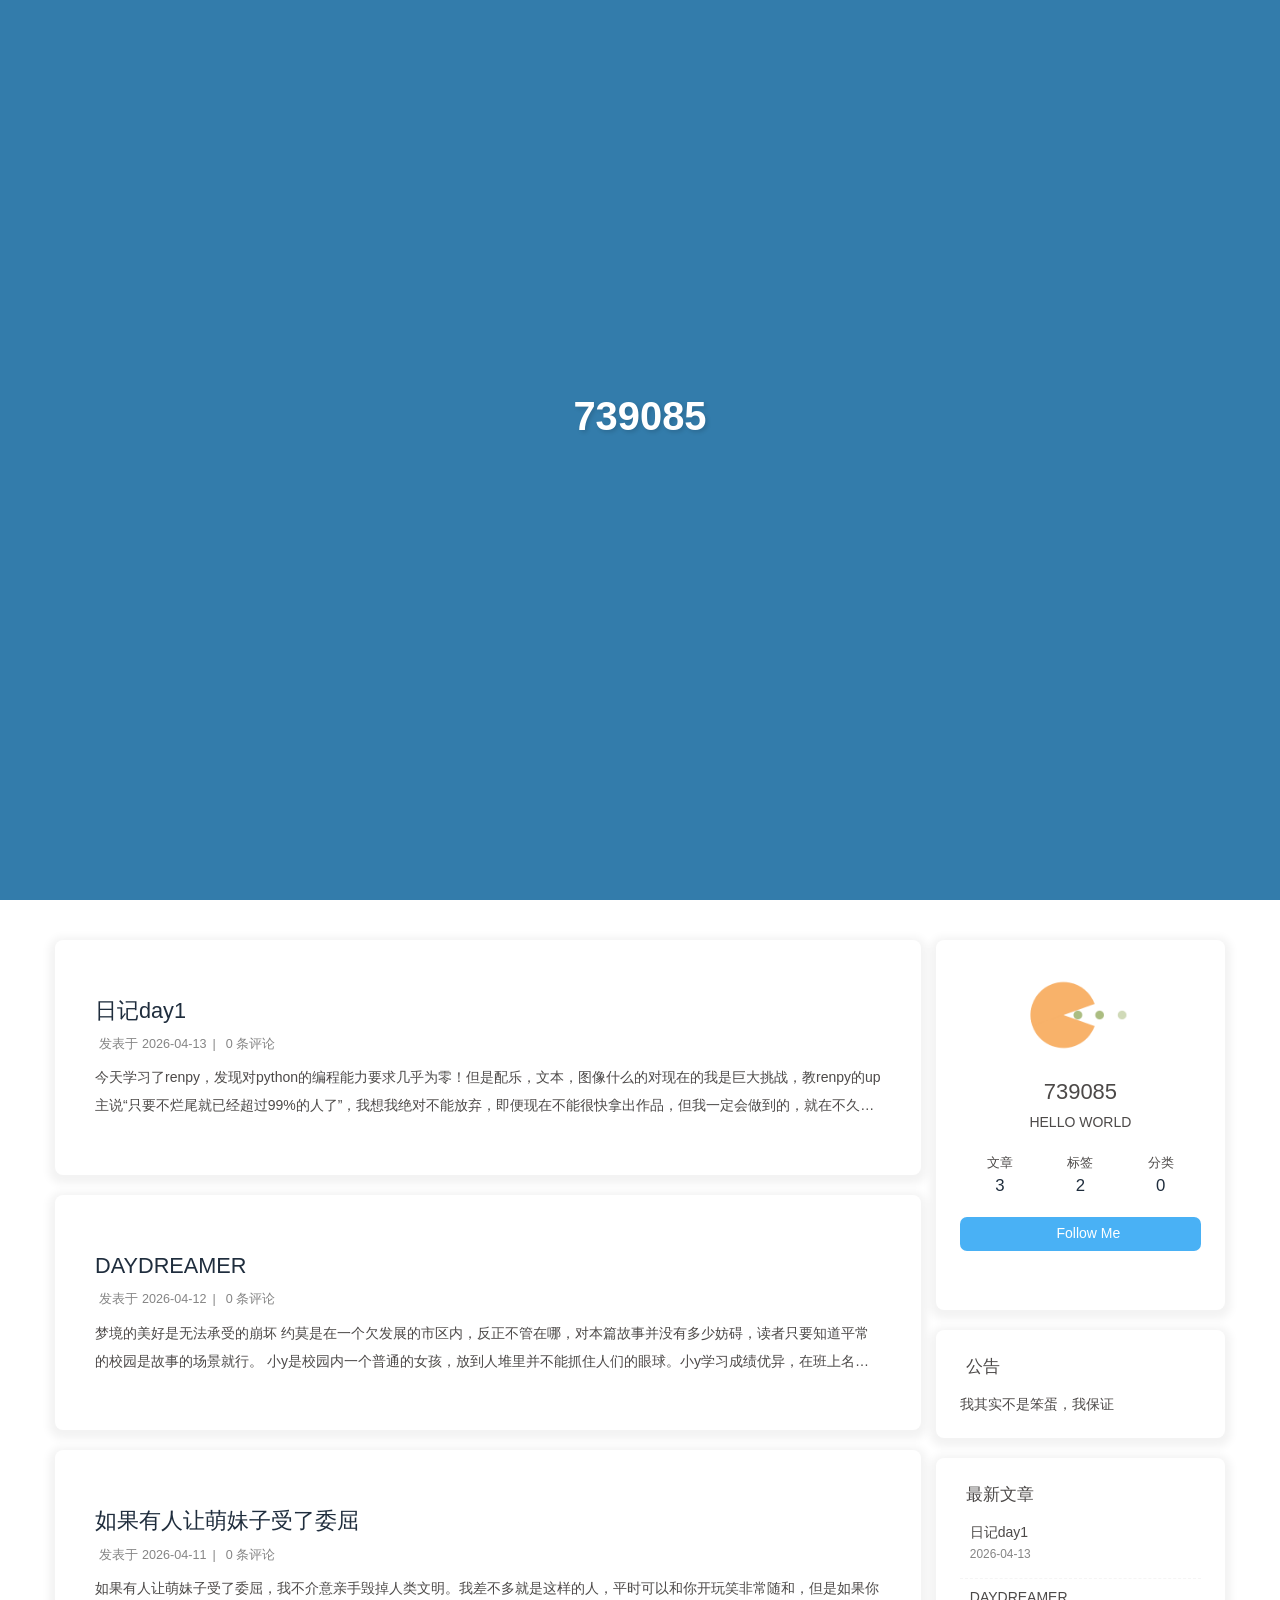
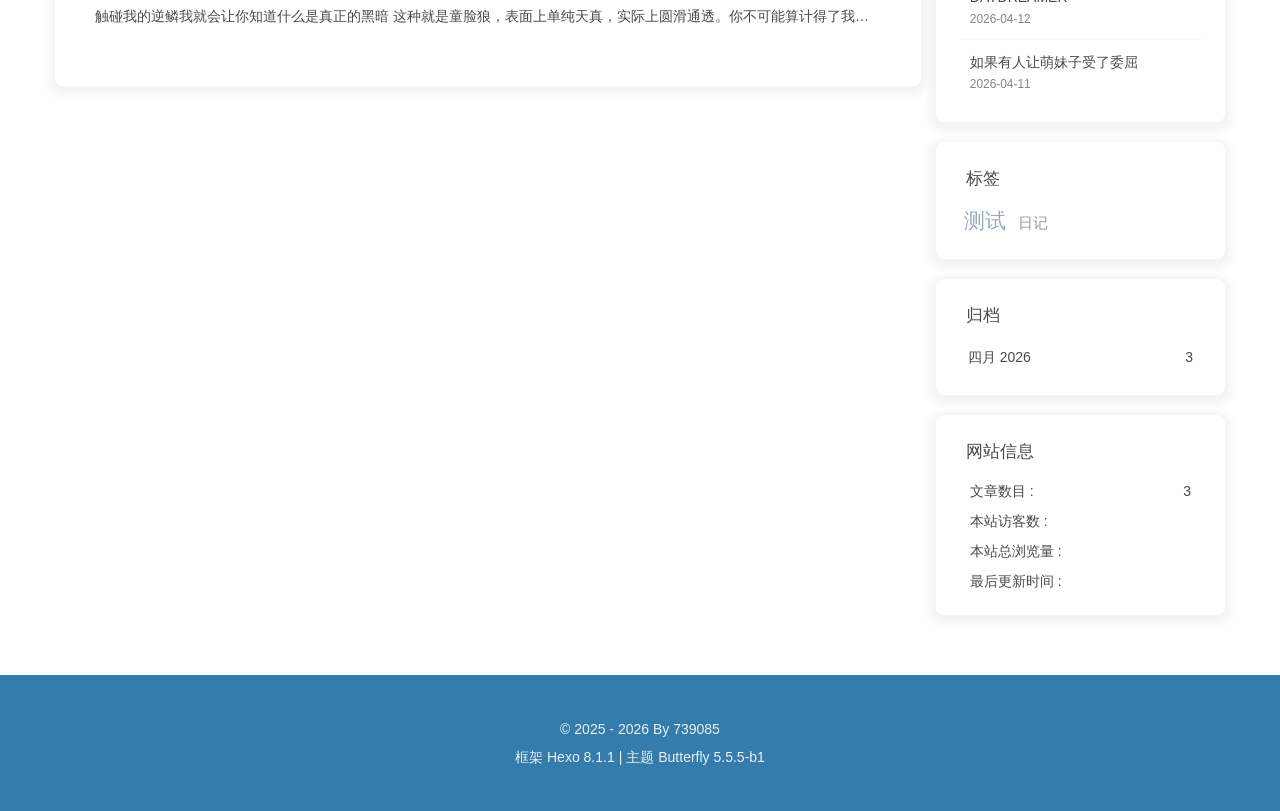
==== commit 7b175306: "Site updated: 2026-04-18 20:12:42" ====
--- a/index.html
+++ b/index.html
@@ -162,7 +162,6 @@
   top: 0;
   pointer-events: none;
   z-index: 9999;
-  transition: all 0.15s ease;
 }
 
 .cursor--large {
@@ -195,7 +194,7 @@
   .cursor--large {
     --cursor-color: #333;
   }
-}</style><meta name="generator" content="Hexo 8.1.1"></head><body><div class="bg-animation" id="web_bg" style="background-image: url(https://img.cdn1.vip/i/69db87c25db3d_1775994818.webp);"></div><div id="sidebar"><div id="menu-mask"></div><div id="sidebar-menus"><div class="avatar-img text-center"><img src="https://img.cdn1.vip/i/69db8854d2ef4_1775994964.webp" onerror="this.onerror=null;this.src='/img/friend_404.gif'" alt="avatar"/ loading='lazy'></div><div class="site-data text-center"><a href="/archives/"><div class="headline">文章</div><div class="length-num">3</div></a><a href="/tags/"><div class="headline">标签</div><div class="length-num">2</div></a><a href="/categories/"><div class="headline">分类</div><div class="length-num">0</div></a></div><div class="menus_items"><div class="menus_item"><a class="site-page" href="/"><i class="fa-fw fas fa-home"></i><span> Home</span></a></div><div class="menus_item"><a class="site-page" href="/archives/"><i class="fa-fw fas fa-archive"></i><span> Archives</span></a></div><div class="menus_item"><a class="site-page" href="/categories/"><i class="fa-fw fas fa-folder"></i><span> Categories</span></a></div><div class="menus_item"><a class="site-page" href="/tags/"><i class="fa-fw fas fa-tags"></i><span> Tags</span></a></div></div></div></div><div class="page" id="body-wrap"><header class="full_page" id="page-header" style="background-image: url(https://img.cdn1.vip/i/69db87c25db3d_1775994818.webp);"><nav id="nav"><span id="blog-info"><a class="nav-site-title" href="/"><img class="site-icon" src="https://img.cdn1.vip/i/69db8854d2ef4_1775994964.webp" alt="Logo" loading='lazy'><span class="site-name">739085</span></a></span><div id="menus"><div id="search-button"><span class="site-page social-icon search"><i class="fas fa-search fa-fw"></i><span> 搜索</span></span></div><div class="menus_items"><div class="menus_item"><a class="site-page" href="/"><i class="fa-fw fas fa-home"></i><span> Home</span></a></div><div class="menus_item"><a class="site-page" href="/archives/"><i class="fa-fw fas fa-archive"></i><span> Archives</span></a></div><div class="menus_item"><a class="site-page" href="/categories/"><i class="fa-fw fas fa-folder"></i><span> Categories</span></a></div><div class="menus_item"><a class="site-page" href="/tags/"><i class="fa-fw fas fa-tags"></i><span> Tags</span></a></div></div><div id="toggle-menu"><span class="site-page"><i class="fas fa-bars fa-fw"></i></span></div></div></nav><div id="site-info"><h1 id="site-title">739085</h1><div id="site_social_icons"><a class="social-icon" href="https://x.com/739085syy" target="_blank" title="Twitter"><i class="fab fa-twitter" style="color: #1da1f2;"></i></a><a class="social-icon" href="mailto:3023755761@qq.com" target="_blank" title="Email"><i class="fas fa-envelope" style="color: #4a7dbe;"></i></a><a class="social-icon" href="https://space.bilibili.com/411506079" target="_blank" title="Bilibili"><i class="fab fa-bilibili" style="color: #00A1D6;"></i></a><a class="social-icon" href="https://weibo.com/u/7460593080" target="_blank" title="微博"><i class="fab fa-weibo" style="color: #e6162d;"></i></a></div></div><div id="scroll-down"><i class="fas fa-angle-down scroll-down-effects"></i></div></header><main class="layout" id="content-inner"><div class="recent-posts nc" id="recent-posts"><div class="recent-post-items"><div class="recent-post-item"><div class="recent-post-info no-cover"><a class="article-title" href="/2026/04/13/%E6%97%A5%E8%AE%B0day1/" title="日记day1">日记day1</a><div class="article-meta-wrap"><span class="post-meta-date"><i class="far fa-calendar-alt"></i><span class="article-meta-label">发表于</span><time datetime="2026-04-13T13:39:32.000Z" title="发表于 2026-04-13 21:39:32">2026-04-13</time></span><span class="article-meta"><span class="article-meta-separator">|</span><i class="fas fa-comments"></i><a href="/2026/04/13/%E6%97%A5%E8%AE%B0day1/#post-comment"><span class="waline-comment-count" data-path="/2026/04/13/%E6%97%A5%E8%AE%B0day1/"><i class="fa-solid fa-spinner fa-spin"></i></span></a><span class="article-meta-label"> 条评论</span></span></div><div class="content">今天学习了renpy，发现对python的编程能力要求几乎为零！但是配乐，文本，图像什么的对现在的我是巨大挑战，教renpy的up主说“只要不烂尾就已经超过99%的人了”，我想我绝对不能放弃，即便现在不能很快拿出作品，但我一定会做到的，就在不久的将来。 【【四小时速成Renpy】python也要谈恋爱！零基础-&gt;精通galgame制作】 https://www.bilibili.com/video/BV19y4y1e7UV/?p=2&amp;share_source=copy_web&amp;vd_source=ecb0dcc53cae4f696c45b1fbf02b7b03 </div></div></div><div class="recent-post-item"><div class="recent-post-info no-cover"><a class="article-title" href="/2026/04/12/%E6%B5%8B%E8%AF%952/" title="DAYDREAMER">DAYDREAMER</a><div class="article-meta-wrap"><span class="post-meta-date"><i class="far fa-calendar-alt"></i><span class="article-meta-label">发表于</span><time datetime="2026-04-12T13:01:36.000Z" title="发表于 2026-04-12 21:01:36">2026-04-12</time></span><span class="article-meta"><span class="article-meta-separator">|</span><i class="fas fa-comments"></i><a href="/2026/04/12/%E6%B5%8B%E8%AF%952/#post-comment"><span class="waline-comment-count" data-path="/2026/04/12/%E6%B5%8B%E8%AF%952/"><i class="fa-solid fa-spinner fa-spin"></i></span></a><span class="article-meta-label"> 条评论</span></span></div><div class="content">梦境的美好是无法承受的崩坏 约莫是在一个欠发展的市区内，反正不管在哪，对本篇故事并没有多少妨碍，读者只要知道平常的校园是故事的场景就行。 小y是校园内一个普通的女孩，放到人堆里并不能抓住人们的眼球。小y学习成绩优异，在班上名列前茅，老师时常夸赞她，并让学生们学习她的刻苦，不过并没什么反响，因为人们都只在乎自己在乎的事情，在枯燥的校园生活中，小y不是能够给他们带来新奇体验的人，所以也就无法被他人在意，更提不上以其为榜样。生活需要愉悦，但交往需要代价，没人愿意费力不讨好，所以没人向她SAY HI。她的性格也决定了她不会主动去和他人发生联系。 她孤僻的性格源于中学时期的一件事。起初，她本是很重视朋友，认为朋友是生活中一缕缕的阳光，照亮了自己的生活。不过一次，朋友在犯了大事后，寻求自己的包庇，小y在经过痛苦的权衡后，选择了真相抑或说是正义，她就像朋友把她推出来一样，将朋友推出来。所以之后她被朋友使用暴力也是再正常不过的事吧，性格变得孤僻也是再正常不过的事吧。但她这次并没有使用真理还是正义保护自己，因为那是朋友，不是吗？不过在此之后，她再也没有交过朋友，当有人想和自己做朋友，最终也因自己的...</div></div></div><div class="recent-post-item"><div class="recent-post-info no-cover"><a class="article-title" href="/2026/04/11/%E6%B5%8B%E8%AF%951/" title="如果有人让萌妹子受了委屈">如果有人让萌妹子受了委屈</a><div class="article-meta-wrap"><span class="post-meta-date"><i class="far fa-calendar-alt"></i><span class="article-meta-label">发表于</span><time datetime="2026-04-11T06:35:50.000Z" title="发表于 2026-04-11 14:35:50">2026-04-11</time></span><span class="article-meta"><span class="article-meta-separator">|</span><i class="fas fa-comments"></i><a href="/2026/04/11/%E6%B5%8B%E8%AF%951/#post-comment"><span class="waline-comment-count" data-path="/2026/04/11/%E6%B5%8B%E8%AF%951/"><i class="fa-solid fa-spinner fa-spin"></i></span></a><span class="article-meta-label"> 条评论</span></span></div><div class="content">如果有人让萌妹子受了委屈，我不介意亲手毁掉人类文明。我差不多就是这样的人，平时可以和你开玩笑非常随和，但是如果你触碰我的逆鳞我就会让你知道什么是真正的黑暗 这种就是童脸狼，表面上单纯天真，实际上圆滑通透。你不可能算计得了我，因为从一开始你就被我布局了。我是棋手，而你只是棋子，若你违逆我，你会知道什么是残酷和黑暗。我从来不缺雷霆手段也不缺菩萨心肠, 我心中有佛也有魔, 但我把魔深深的封印起来了, 只剩下佛了, 我本想以菩萨心肠面对所有人, 可是有些人非要我把心中的魔解除封印, 那我想问问你们, 当你们面对一个真正的魔现世, 你们还镇的住吗？这样的完美女人就是要溺爱呀，不溺爱难道要怎么办？这么美，这么优秀的女人很难让人不爱吧，你们怎么舍得骂一个这么美的女人？我看你们是真的疯了 </div></div></div></div></div><div class="aside-content" id="aside-content"><div class="card-widget card-info text-center"><div class="avatar-img"><img src="https://img.cdn1.vip/i/69db8854d2ef4_1775994964.webp" onerror="this.onerror=null;this.src='/img/friend_404.gif'" alt="avatar"/ loading='lazy'></div><div class="author-info-name">739085</div><div class="author-info-description">HELLO WORLD</div><div class="site-data"><a href="/archives/"><div class="headline">文章</div><div class="length-num">3</div></a><a href="/tags/"><div class="headline">标签</div><div class="length-num">2</div></a><a href="/categories/"><div class="headline">分类</div><div class="length-num">0</div></a></div><a id="card-info-btn" target="_blank" rel="noopener" href="https://github.com/3023755761-art"><i class="fab fa-github"></i><span>Follow Me</span></a><div class="card-info-social-icons"><a class="social-icon" href="https://x.com/739085syy" target="_blank" title="Twitter"><i class="fab fa-twitter" style="color: #1da1f2;"></i></a><a class="social-icon" href="mailto:3023755761@qq.com" target="_blank" title="Email"><i class="fas fa-envelope" style="color: #4a7dbe;"></i></a><a class="social-icon" href="https://space.bilibili.com/411506079" target="_blank" title="Bilibili"><i class="fab fa-bilibili" style="color: #00A1D6;"></i></a><a class="social-icon" href="https://weibo.com/u/7460593080" target="_blank" title="微博"><i class="fab fa-weibo" style="color: #e6162d;"></i></a></div></div><div class="card-widget card-announcement"><div class="item-headline"><i class="fas fa-bullhorn fa-shake"></i><span>公告</span></div><div class="announcement_content">我其实不是笨蛋，我保证</div></div><div class="sticky_layout"><div class="card-widget card-recent-post"><div class="item-headline"><i class="fas fa-history"></i><span>最新文章</span></div><div class="aside-list"><div class="aside-list-item no-cover"><div class="content"><a class="title" href="/2026/04/13/%E6%97%A5%E8%AE%B0day1/" title="日记day1">日记day1</a><time datetime="2026-04-13T13:39:32.000Z" title="发表于 2026-04-13 21:39:32">2026-04-13</time></div></div><div class="aside-list-item no-cover"><div class="content"><a class="title" href="/2026/04/12/%E6%B5%8B%E8%AF%952/" title="DAYDREAMER">DAYDREAMER</a><time datetime="2026-04-12T13:01:36.000Z" title="发表于 2026-04-12 21:01:36">2026-04-12</time></div></div><div class="aside-list-item no-cover"><div class="content"><a class="title" href="/2026/04/11/%E6%B5%8B%E8%AF%951/" title="如果有人让萌妹子受了委屈">如果有人让萌妹子受了委屈</a><time datetime="2026-04-11T06:35:50.000Z" title="发表于 2026-04-11 14:35:50">2026-04-11</time></div></div></div></div><div class="card-widget card-tags"><div class="item-headline"><i class="fas fa-tags"></i><span>标签</span></div><div class="card-tag-cloud"><a href="/tags/%E6%97%A5%E8%AE%B0/" style="font-size: 1.1em; color: #999">日记</a> <a href="/tags/%E6%B5%8B%E8%AF%95/" style="font-size: 1.5em; color: #99a9bf">测试</a></div></div><div class="card-widget card-archives">
+}</style><meta name="generator" content="Hexo 8.1.1"></head><body><div class="bg-animation" id="web_bg" style="background-image: url(https://img.cdn1.vip/i/69db87c25db3d_1775994818.webp);"></div><div id="sidebar"><div id="menu-mask"></div><div id="sidebar-menus"><div class="avatar-img text-center"><img src="https://img.cdn1.vip/i/69db8854d2ef4_1775994964.webp" onerror="this.onerror=null;this.src='/img/friend_404.gif'" alt="avatar"/ loading='lazy'></div><div class="site-data text-center"><a href="/archives/"><div class="headline">文章</div><div class="length-num">3</div></a><a href="/tags/"><div class="headline">标签</div><div class="length-num">2</div></a><a href="/categories/"><div class="headline">分类</div><div class="length-num">0</div></a></div><div class="menus_items"><div class="menus_item"><a class="site-page" href="/"><i class="fa-fw fas fa-home"></i><span> Home</span></a></div><div class="menus_item"><a class="site-page" href="/archives/"><i class="fa-fw fas fa-archive"></i><span> Archives</span></a></div><div class="menus_item"><a class="site-page" href="/categories/"><i class="fa-fw fas fa-folder"></i><span> Categories</span></a></div><div class="menus_item"><a class="site-page" href="/tags/"><i class="fa-fw fas fa-tags"></i><span> Tags</span></a></div></div></div></div><div class="page" id="body-wrap"><header class="full_page" id="page-header" style="background-image: url(https://img.cdn1.vip/i/69db87c25db3d_1775994818.webp);"><nav id="nav"><span id="blog-info"><a class="nav-site-title" href="/"><img class="site-icon" src="https://img.cdn1.vip/i/69db8854d2ef4_1775994964.webp" alt="Logo" loading='lazy'><span class="site-name">739085</span></a></span><div id="menus"><div id="search-button"><span class="site-page social-icon search"><i class="fas fa-search fa-fw"></i><span> 搜索</span></span></div><div class="menus_items"><div class="menus_item"><a class="site-page" href="/"><i class="fa-fw fas fa-home"></i><span> Home</span></a></div><div class="menus_item"><a class="site-page" href="/archives/"><i class="fa-fw fas fa-archive"></i><span> Archives</span></a></div><div class="menus_item"><a class="site-page" href="/categories/"><i class="fa-fw fas fa-folder"></i><span> Categories</span></a></div><div class="menus_item"><a class="site-page" href="/tags/"><i class="fa-fw fas fa-tags"></i><span> Tags</span></a></div></div><div id="toggle-menu"><span class="site-page"><i class="fas fa-bars fa-fw"></i></span></div></div></nav><div id="site-info"><h1 id="site-title">739085</h1><div id="site_social_icons"><a class="social-icon" href="https://x.com/739085syy" target="_blank" title="Twitter"><i class="fab fa-twitter" style="color: #1da1f2;"></i></a><a class="social-icon" href="mailto:3023755761@qq.com" target="_blank" title="Email"><i class="fas fa-envelope" style="color: #4a7dbe;"></i></a><a class="social-icon" href="https://space.bilibili.com/411506079" target="_blank" title="Bilibili"><i class="fab fa-bilibili" style="color: #00A1D6;"></i></a><a class="social-icon" href="https://weibo.com/u/7460593080" target="_blank" title="微博"><i class="fab fa-weibo" style="color: #e6162d;"></i></a></div></div><div id="scroll-down"><i class="fas fa-angle-down scroll-down-effects"></i></div></header><main class="layout" id="content-inner"><div class="recent-posts nc" id="recent-posts"><div class="recent-post-items"><div class="recent-post-item"><div class="recent-post-info no-cover"><a class="article-title" href="/2026/04/13/%E6%97%A5%E8%AE%B0day1/" title="日记day1">日记day1</a><div class="article-meta-wrap"><span class="post-meta-date"><i class="far fa-calendar-alt"></i><span class="article-meta-label">发表于</span><time datetime="2026-04-13T13:39:32.000Z" title="发表于 2026-04-13 21:39:32">2026-04-13</time></span><span class="article-meta"><span class="article-meta-separator">|</span><i class="fas fa-comments"></i><a href="/2026/04/13/%E6%97%A5%E8%AE%B0day1/#post-comment"><span class="waline-comment-count" data-path="/2026/04/13/%E6%97%A5%E8%AE%B0day1/"><i class="fa-solid fa-spinner fa-spin"></i></span></a><span class="article-meta-label"> 条评论</span></span></div><div class="content">今天学习了renpy，发现对python的编程能力要求几乎为零！但是配乐，文本，图像什么的对现在的我是巨大挑战，教renpy的up主说“只要不烂尾就已经超过99%的人了”，我想我绝对不能放弃，即便现在不能很快拿出作品，但我一定会做到的，就在不久的将来。 【【四小时速成Renpy】python也要谈恋爱！零基础-&gt;精通galgame制作】 https://www.bilibili.com/video/BV19y4y1e7UV/?p=2&amp;share_source=copy_web&amp;vd_source=ecb0dcc53cae4f696c45b1fbf02b7b03 </div></div></div><div class="recent-post-item"><div class="recent-post-info no-cover"><a class="article-title" href="/2026/04/12/%E6%B5%8B%E8%AF%952/" title="DAYDREAMER">DAYDREAMER</a><div class="article-meta-wrap"><span class="post-meta-date"><i class="far fa-calendar-alt"></i><span class="article-meta-label">发表于</span><time datetime="2026-04-12T13:01:36.000Z" title="发表于 2026-04-12 21:01:36">2026-04-12</time></span><span class="article-meta"><span class="article-meta-separator">|</span><i class="fas fa-comments"></i><a href="/2026/04/12/%E6%B5%8B%E8%AF%952/#post-comment"><span class="waline-comment-count" data-path="/2026/04/12/%E6%B5%8B%E8%AF%952/"><i class="fa-solid fa-spinner fa-spin"></i></span></a><span class="article-meta-label"> 条评论</span></span></div><div class="content">梦境的美好是无法承受的崩坏 约莫是在一个欠发展的市区内，反正不管在哪，对本篇故事并没有多少妨碍，读者只要知道平常的校园是故事的场景就行。 小y是校园内一个普通的女孩，放到人堆里并不能抓住人们的眼球。小y学习成绩优异，在班上名列前茅，老师时常夸赞她，并让学生们学习她的刻苦，不过并没什么反响，因为人们都只在乎自己在乎的事情，在枯燥的校园生活中，小y不是能够给他们带来新奇体验的人，所以也就无法被他人在意，更提不上以其为榜样。生活需要愉悦，但交往需要代价，没人愿意费力不讨好，所以没人向她SAY HI。她的性格也决定了她不会主动去和他人发生联系。 她孤僻的性格源于中学时期的一件事。起初，她本是很重视朋友，认为朋友是生活中一缕缕的阳光，照亮了自己的生活。不过一次，朋友在犯了大事后，寻求自己的包庇，小y在经过痛苦的权衡后，选择了真相抑或说是正义，她就像朋友把她推出来一样，将朋友推出来。所以之后她被朋友使用暴力也是再正常不过的事吧，性格变得孤僻也是再正常不过的事吧。但她这次并没有使用真理还是正义保护自己，因为那是朋友，不是吗？不过在此之后，她再也没有交过朋友，当有人想和自己做朋友，最终也因自己的...</div></div></div><div class="recent-post-item"><div class="recent-post-info no-cover"><a class="article-title" href="/2026/04/11/%E6%B5%8B%E8%AF%951/" title="如果有人让萌妹子受了委屈">如果有人让萌妹子受了委屈</a><div class="article-meta-wrap"><span class="post-meta-date"><i class="far fa-calendar-alt"></i><span class="article-meta-label">发表于</span><time datetime="2026-04-11T06:35:50.000Z" title="发表于 2026-04-11 14:35:50">2026-04-11</time></span><span class="article-meta"><span class="article-meta-separator">|</span><i class="fas fa-comments"></i><a href="/2026/04/11/%E6%B5%8B%E8%AF%951/#post-comment"><span class="waline-comment-count" data-path="/2026/04/11/%E6%B5%8B%E8%AF%951/"><i class="fa-solid fa-spinner fa-spin"></i></span></a><span class="article-meta-label"> 条评论</span></span></div><div class="content">如果有人让萌妹子受了委屈，我不介意亲手毁掉人类文明。我差不多就是这样的人，平时可以和你开玩笑非常随和，但是如果你触碰我的逆鳞我就会让你知道什么是真正的黑暗 这种就是童脸狼，表面上单纯天真，实际上圆滑通透。你不可能算计得了我，因为从一开始你就被我布局了。我是棋手，而你只是棋子，若你违逆我，你会知道什么是残酷和黑暗。我从来不缺雷霆手段也不缺菩萨心肠, 我心中有佛也有魔, 但我把魔深深的封印起来了, 只剩下佛了, 我本想以菩萨心肠面对所有人, 可是有些人非要我把心中的魔解除封印, 那我想问问你们, 当你们面对一个真正的魔现世, 你们还镇的住吗？这样的完美女人就是要溺爱呀，不溺爱难道要怎么办？这么美，这么优秀的女人很难让人不爱吧，你们怎么舍得骂一个这么美的女人？我看你们是真的疯了 </div></div></div></div></div><div class="aside-content" id="aside-content"><div class="card-widget card-info text-center"><div class="avatar-img"><img src="https://img.cdn1.vip/i/69db8854d2ef4_1775994964.webp" onerror="this.onerror=null;this.src='/img/friend_404.gif'" alt="avatar"/ loading='lazy'></div><div class="author-info-name">739085</div><div class="author-info-description">HELLO WORLD</div><div class="site-data"><a href="/archives/"><div class="headline">文章</div><div class="length-num">3</div></a><a href="/tags/"><div class="headline">标签</div><div class="length-num">2</div></a><a href="/categories/"><div class="headline">分类</div><div class="length-num">0</div></a></div><a id="card-info-btn" target="_blank" rel="noopener" href="https://github.com/3023755761-art"><i class="fab fa-github"></i><span>Follow Me</span></a><div class="card-info-social-icons"><a class="social-icon" href="https://x.com/739085syy" target="_blank" title="Twitter"><i class="fab fa-twitter" style="color: #1da1f2;"></i></a><a class="social-icon" href="mailto:3023755761@qq.com" target="_blank" title="Email"><i class="fas fa-envelope" style="color: #4a7dbe;"></i></a><a class="social-icon" href="https://space.bilibili.com/411506079" target="_blank" title="Bilibili"><i class="fab fa-bilibili" style="color: #00A1D6;"></i></a><a class="social-icon" href="https://weibo.com/u/7460593080" target="_blank" title="微博"><i class="fab fa-weibo" style="color: #e6162d;"></i></a></div></div><div class="card-widget card-announcement"><div class="item-headline"><i class="fas fa-bullhorn fa-shake"></i><span>公告</span></div><div class="announcement_content">我其实不是笨蛋，我保证</div></div><div class="sticky_layout"><div class="card-widget card-recent-post"><div class="item-headline"><i class="fas fa-history"></i><span>最新文章</span></div><div class="aside-list"><div class="aside-list-item no-cover"><div class="content"><a class="title" href="/2026/04/13/%E6%97%A5%E8%AE%B0day1/" title="日记day1">日记day1</a><time datetime="2026-04-13T13:39:32.000Z" title="发表于 2026-04-13 21:39:32">2026-04-13</time></div></div><div class="aside-list-item no-cover"><div class="content"><a class="title" href="/2026/04/12/%E6%B5%8B%E8%AF%952/" title="DAYDREAMER">DAYDREAMER</a><time datetime="2026-04-12T13:01:36.000Z" title="发表于 2026-04-12 21:01:36">2026-04-12</time></div></div><div class="aside-list-item no-cover"><div class="content"><a class="title" href="/2026/04/11/%E6%B5%8B%E8%AF%951/" title="如果有人让萌妹子受了委屈">如果有人让萌妹子受了委屈</a><time datetime="2026-04-11T06:35:50.000Z" title="发表于 2026-04-11 14:35:50">2026-04-11</time></div></div></div></div><div class="card-widget card-tags"><div class="item-headline"><i class="fas fa-tags"></i><span>标签</span></div><div class="card-tag-cloud"><a href="/tags/%E6%B5%8B%E8%AF%95/" style="font-size: 1.5em; color: #99a9bf">测试</a> <a href="/tags/%E6%97%A5%E8%AE%B0/" style="font-size: 1.1em; color: #999">日记</a></div></div><div class="card-widget card-archives">
     <div class="item-headline">
       <i class="fas fa-archive"></i>
       <span>归档</span>
@@ -214,7 +213,7 @@
         </li>
       
     </ul>
-  </div><div class="card-widget card-webinfo"><div class="item-headline"><i class="fas fa-chart-line"></i><span>网站信息</span></div><div class="webinfo"><div class="webinfo-item"><div class="item-name">文章数目 :</div><div class="item-count">3</div></div><div class="webinfo-item"><div class="item-name">本站访客数 :</div><div class="item-count" id="busuanzi_value_site_uv"><i class="fa-solid fa-spinner fa-spin"></i></div></div><div class="webinfo-item"><div class="item-name">本站总浏览量 :</div><div class="item-count" id="busuanzi_value_site_pv"><i class="fa-solid fa-spinner fa-spin"></i></div></div><div class="webinfo-item"><div class="item-name">最后更新时间 :</div><div class="item-count" id="last-push-date" data-lastPushDate="2026-04-18T12:08:47.392Z"><i class="fa-solid fa-spinner fa-spin"></i></div></div></div></div></div></div></main><footer id="footer" style="background-image: url(https://img.cdn1.vip/i/69db87c25db3d_1775994818.webp);"><div class="footer-other"><div class="footer-copyright"><span class="copyright">&copy;&nbsp;2025 - 2026 By 739085</span><span class="framework-info"><span>框架 </span><a target="_blank" rel="noopener" href="https://hexo.io">Hexo 8.1.1</a><span class="footer-separator">|</span><span>主题 </span><a target="_blank" rel="noopener" href="https://github.com/jerryc127/hexo-theme-butterfly">Butterfly 5.5.5-b1</a></span></div></div></footer></div><div id="rightside"><div id="rightside-config-hide"><button id="darkmode" type="button" title="日间和夜间模式切换"><i class="fas fa-adjust"></i></button><button id="hide-aside-btn" type="button" title="单栏和双栏切换"><i class="fas fa-arrows-alt-h"></i></button></div><div id="rightside-config-show"><button id="rightside-config" type="button" title="设置"><i class="fas fa-cog fa-spin"></i></button><button id="go-up" type="button" title="回到顶部"><span class="scroll-percent"></span><i class="fas fa-arrow-up"></i></button></div></div><div class="cursor cursor--large"></div><div class="cursor cursor--small"></div><div><script src="https://cdn.jsdelivr.net/npm/hexo-theme-butterfly@5.5.5-b1/source/js/utils.min.js"></script><script src="https://cdn.jsdelivr.net/npm/hexo-theme-butterfly@5.5.5-b1/source/js/main.min.js"></script><script src="https://cdn.jsdelivr.net/npm/instant.page@5.2.0/instantpage.min.js" type="module"></script><div class="js-pjax"><script>(() => {
+  </div><div class="card-widget card-webinfo"><div class="item-headline"><i class="fas fa-chart-line"></i><span>网站信息</span></div><div class="webinfo"><div class="webinfo-item"><div class="item-name">文章数目 :</div><div class="item-count">3</div></div><div class="webinfo-item"><div class="item-name">本站访客数 :</div><div class="item-count" id="busuanzi_value_site_uv"><i class="fa-solid fa-spinner fa-spin"></i></div></div><div class="webinfo-item"><div class="item-name">本站总浏览量 :</div><div class="item-count" id="busuanzi_value_site_pv"><i class="fa-solid fa-spinner fa-spin"></i></div></div><div class="webinfo-item"><div class="item-name">最后更新时间 :</div><div class="item-count" id="last-push-date" data-lastPushDate="2026-04-18T12:12:39.579Z"><i class="fa-solid fa-spinner fa-spin"></i></div></div></div></div></div></div></main><footer id="footer" style="background-image: url(https://img.cdn1.vip/i/69db87c25db3d_1775994818.webp);"><div class="footer-other"><div class="footer-copyright"><span class="copyright">&copy;&nbsp;2025 - 2026 By 739085</span><span class="framework-info"><span>框架 </span><a target="_blank" rel="noopener" href="https://hexo.io">Hexo 8.1.1</a><span class="footer-separator">|</span><span>主题 </span><a target="_blank" rel="noopener" href="https://github.com/jerryc127/hexo-theme-butterfly">Butterfly 5.5.5-b1</a></span></div></div></footer></div><div id="rightside"><div id="rightside-config-hide"><button id="darkmode" type="button" title="日间和夜间模式切换"><i class="fas fa-adjust"></i></button><button id="hide-aside-btn" type="button" title="单栏和双栏切换"><i class="fas fa-arrows-alt-h"></i></button></div><div id="rightside-config-show"><button id="rightside-config" type="button" title="设置"><i class="fas fa-cog fa-spin"></i></button><button id="go-up" type="button" title="回到顶部"><span class="scroll-percent"></span><i class="fas fa-arrow-up"></i></button></div></div><div class="cursor cursor--large"></div><div class="cursor cursor--small"></div><div><script src="https://cdn.jsdelivr.net/npm/hexo-theme-butterfly@5.5.5-b1/source/js/utils.min.js"></script><script src="https://cdn.jsdelivr.net/npm/hexo-theme-butterfly@5.5.5-b1/source/js/main.min.js"></script><script src="https://cdn.jsdelivr.net/npm/instant.page@5.2.0/instantpage.min.js" type="module"></script><div class="js-pjax"><script>(() => {
   async function loadWaline () {
     try {
       const eleGroup = document.querySelectorAll('#recent-posts .waline-comment-count')
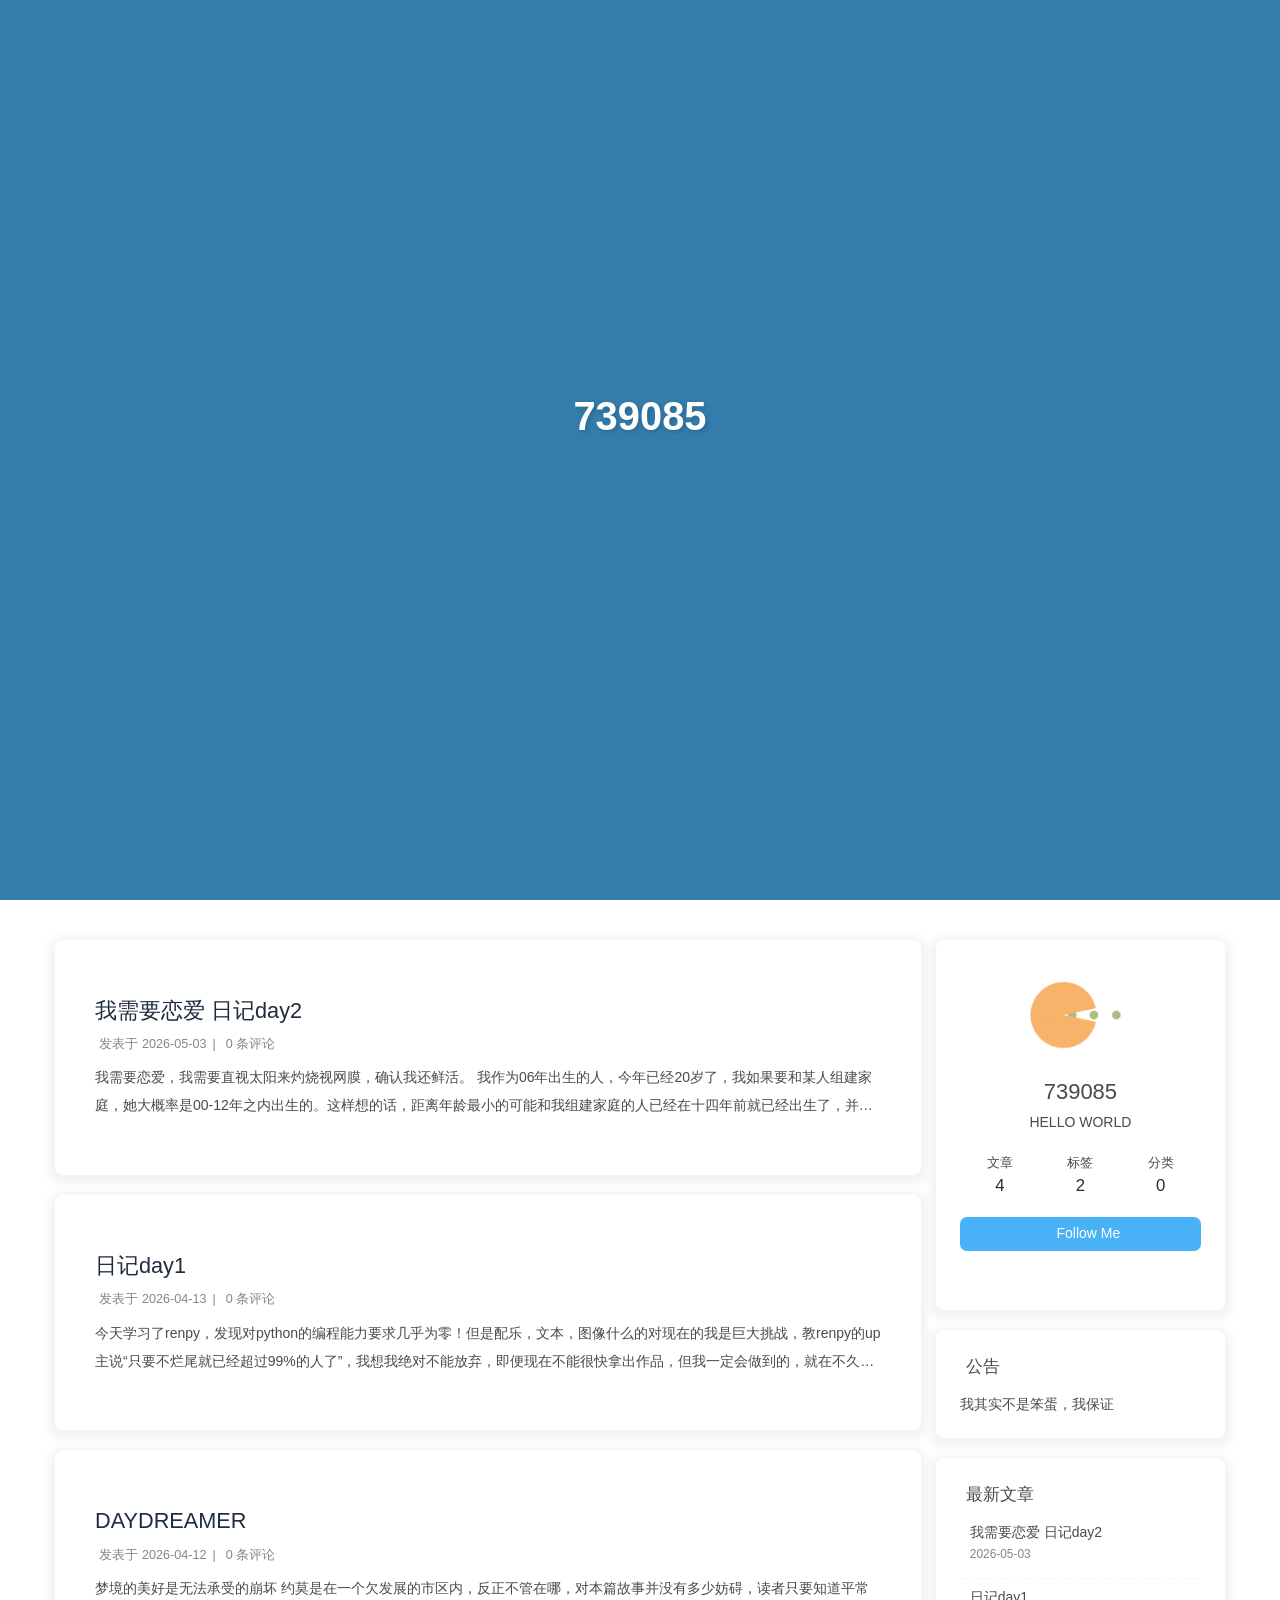
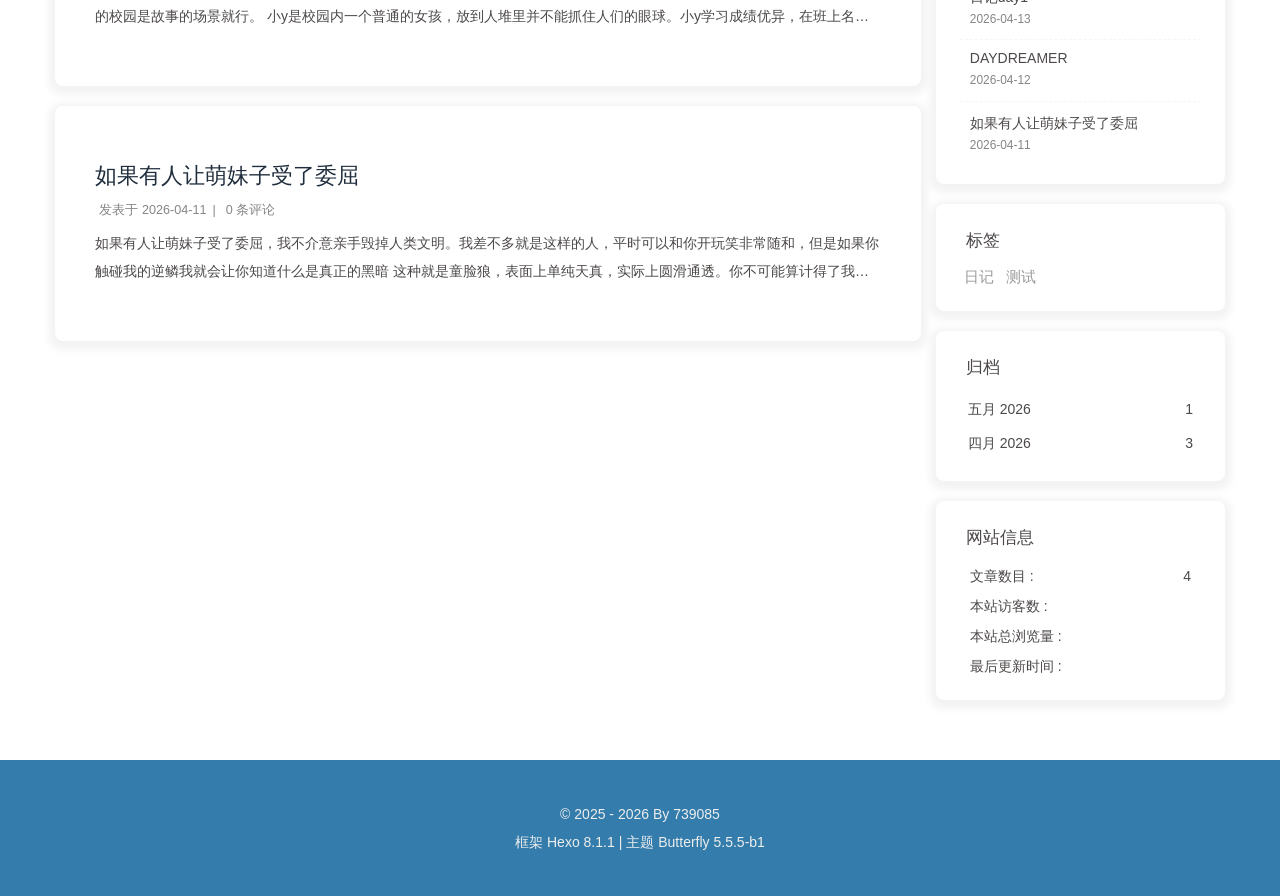
==== commit 5568a0d6: "Site updated: 2026-05-03 00:12:34" ====
--- a/index.html
+++ b/index.html
@@ -194,7 +194,7 @@
   .cursor--large {
     --cursor-color: #333;
   }
-}</style><meta name="generator" content="Hexo 8.1.1"></head><body><div class="bg-animation" id="web_bg" style="background-image: url(https://img.cdn1.vip/i/69db87c25db3d_1775994818.webp);"></div><div id="sidebar"><div id="menu-mask"></div><div id="sidebar-menus"><div class="avatar-img text-center"><img src="https://img.cdn1.vip/i/69db8854d2ef4_1775994964.webp" onerror="this.onerror=null;this.src='/img/friend_404.gif'" alt="avatar"/ loading='lazy'></div><div class="site-data text-center"><a href="/archives/"><div class="headline">文章</div><div class="length-num">3</div></a><a href="/tags/"><div class="headline">标签</div><div class="length-num">2</div></a><a href="/categories/"><div class="headline">分类</div><div class="length-num">0</div></a></div><div class="menus_items"><div class="menus_item"><a class="site-page" href="/"><i class="fa-fw fas fa-home"></i><span> Home</span></a></div><div class="menus_item"><a class="site-page" href="/archives/"><i class="fa-fw fas fa-archive"></i><span> Archives</span></a></div><div class="menus_item"><a class="site-page" href="/categories/"><i class="fa-fw fas fa-folder"></i><span> Categories</span></a></div><div class="menus_item"><a class="site-page" href="/tags/"><i class="fa-fw fas fa-tags"></i><span> Tags</span></a></div></div></div></div><div class="page" id="body-wrap"><header class="full_page" id="page-header" style="background-image: url(https://img.cdn1.vip/i/69db87c25db3d_1775994818.webp);"><nav id="nav"><span id="blog-info"><a class="nav-site-title" href="/"><img class="site-icon" src="https://img.cdn1.vip/i/69db8854d2ef4_1775994964.webp" alt="Logo" loading='lazy'><span class="site-name">739085</span></a></span><div id="menus"><div id="search-button"><span class="site-page social-icon search"><i class="fas fa-search fa-fw"></i><span> 搜索</span></span></div><div class="menus_items"><div class="menus_item"><a class="site-page" href="/"><i class="fa-fw fas fa-home"></i><span> Home</span></a></div><div class="menus_item"><a class="site-page" href="/archives/"><i class="fa-fw fas fa-archive"></i><span> Archives</span></a></div><div class="menus_item"><a class="site-page" href="/categories/"><i class="fa-fw fas fa-folder"></i><span> Categories</span></a></div><div class="menus_item"><a class="site-page" href="/tags/"><i class="fa-fw fas fa-tags"></i><span> Tags</span></a></div></div><div id="toggle-menu"><span class="site-page"><i class="fas fa-bars fa-fw"></i></span></div></div></nav><div id="site-info"><h1 id="site-title">739085</h1><div id="site_social_icons"><a class="social-icon" href="https://x.com/739085syy" target="_blank" title="Twitter"><i class="fab fa-twitter" style="color: #1da1f2;"></i></a><a class="social-icon" href="mailto:3023755761@qq.com" target="_blank" title="Email"><i class="fas fa-envelope" style="color: #4a7dbe;"></i></a><a class="social-icon" href="https://space.bilibili.com/411506079" target="_blank" title="Bilibili"><i class="fab fa-bilibili" style="color: #00A1D6;"></i></a><a class="social-icon" href="https://weibo.com/u/7460593080" target="_blank" title="微博"><i class="fab fa-weibo" style="color: #e6162d;"></i></a></div></div><div id="scroll-down"><i class="fas fa-angle-down scroll-down-effects"></i></div></header><main class="layout" id="content-inner"><div class="recent-posts nc" id="recent-posts"><div class="recent-post-items"><div class="recent-post-item"><div class="recent-post-info no-cover"><a class="article-title" href="/2026/04/13/%E6%97%A5%E8%AE%B0day1/" title="日记day1">日记day1</a><div class="article-meta-wrap"><span class="post-meta-date"><i class="far fa-calendar-alt"></i><span class="article-meta-label">发表于</span><time datetime="2026-04-13T13:39:32.000Z" title="发表于 2026-04-13 21:39:32">2026-04-13</time></span><span class="article-meta"><span class="article-meta-separator">|</span><i class="fas fa-comments"></i><a href="/2026/04/13/%E6%97%A5%E8%AE%B0day1/#post-comment"><span class="waline-comment-count" data-path="/2026/04/13/%E6%97%A5%E8%AE%B0day1/"><i class="fa-solid fa-spinner fa-spin"></i></span></a><span class="article-meta-label"> 条评论</span></span></div><div class="content">今天学习了renpy，发现对python的编程能力要求几乎为零！但是配乐，文本，图像什么的对现在的我是巨大挑战，教renpy的up主说“只要不烂尾就已经超过99%的人了”，我想我绝对不能放弃，即便现在不能很快拿出作品，但我一定会做到的，就在不久的将来。 【【四小时速成Renpy】python也要谈恋爱！零基础-&gt;精通galgame制作】 https://www.bilibili.com/video/BV19y4y1e7UV/?p=2&amp;share_source=copy_web&amp;vd_source=ecb0dcc53cae4f696c45b1fbf02b7b03 </div></div></div><div class="recent-post-item"><div class="recent-post-info no-cover"><a class="article-title" href="/2026/04/12/%E6%B5%8B%E8%AF%952/" title="DAYDREAMER">DAYDREAMER</a><div class="article-meta-wrap"><span class="post-meta-date"><i class="far fa-calendar-alt"></i><span class="article-meta-label">发表于</span><time datetime="2026-04-12T13:01:36.000Z" title="发表于 2026-04-12 21:01:36">2026-04-12</time></span><span class="article-meta"><span class="article-meta-separator">|</span><i class="fas fa-comments"></i><a href="/2026/04/12/%E6%B5%8B%E8%AF%952/#post-comment"><span class="waline-comment-count" data-path="/2026/04/12/%E6%B5%8B%E8%AF%952/"><i class="fa-solid fa-spinner fa-spin"></i></span></a><span class="article-meta-label"> 条评论</span></span></div><div class="content">梦境的美好是无法承受的崩坏 约莫是在一个欠发展的市区内，反正不管在哪，对本篇故事并没有多少妨碍，读者只要知道平常的校园是故事的场景就行。 小y是校园内一个普通的女孩，放到人堆里并不能抓住人们的眼球。小y学习成绩优异，在班上名列前茅，老师时常夸赞她，并让学生们学习她的刻苦，不过并没什么反响，因为人们都只在乎自己在乎的事情，在枯燥的校园生活中，小y不是能够给他们带来新奇体验的人，所以也就无法被他人在意，更提不上以其为榜样。生活需要愉悦，但交往需要代价，没人愿意费力不讨好，所以没人向她SAY HI。她的性格也决定了她不会主动去和他人发生联系。 她孤僻的性格源于中学时期的一件事。起初，她本是很重视朋友，认为朋友是生活中一缕缕的阳光，照亮了自己的生活。不过一次，朋友在犯了大事后，寻求自己的包庇，小y在经过痛苦的权衡后，选择了真相抑或说是正义，她就像朋友把她推出来一样，将朋友推出来。所以之后她被朋友使用暴力也是再正常不过的事吧，性格变得孤僻也是再正常不过的事吧。但她这次并没有使用真理还是正义保护自己，因为那是朋友，不是吗？不过在此之后，她再也没有交过朋友，当有人想和自己做朋友，最终也因自己的...</div></div></div><div class="recent-post-item"><div class="recent-post-info no-cover"><a class="article-title" href="/2026/04/11/%E6%B5%8B%E8%AF%951/" title="如果有人让萌妹子受了委屈">如果有人让萌妹子受了委屈</a><div class="article-meta-wrap"><span class="post-meta-date"><i class="far fa-calendar-alt"></i><span class="article-meta-label">发表于</span><time datetime="2026-04-11T06:35:50.000Z" title="发表于 2026-04-11 14:35:50">2026-04-11</time></span><span class="article-meta"><span class="article-meta-separator">|</span><i class="fas fa-comments"></i><a href="/2026/04/11/%E6%B5%8B%E8%AF%951/#post-comment"><span class="waline-comment-count" data-path="/2026/04/11/%E6%B5%8B%E8%AF%951/"><i class="fa-solid fa-spinner fa-spin"></i></span></a><span class="article-meta-label"> 条评论</span></span></div><div class="content">如果有人让萌妹子受了委屈，我不介意亲手毁掉人类文明。我差不多就是这样的人，平时可以和你开玩笑非常随和，但是如果你触碰我的逆鳞我就会让你知道什么是真正的黑暗 这种就是童脸狼，表面上单纯天真，实际上圆滑通透。你不可能算计得了我，因为从一开始你就被我布局了。我是棋手，而你只是棋子，若你违逆我，你会知道什么是残酷和黑暗。我从来不缺雷霆手段也不缺菩萨心肠, 我心中有佛也有魔, 但我把魔深深的封印起来了, 只剩下佛了, 我本想以菩萨心肠面对所有人, 可是有些人非要我把心中的魔解除封印, 那我想问问你们, 当你们面对一个真正的魔现世, 你们还镇的住吗？这样的完美女人就是要溺爱呀，不溺爱难道要怎么办？这么美，这么优秀的女人很难让人不爱吧，你们怎么舍得骂一个这么美的女人？我看你们是真的疯了 </div></div></div></div></div><div class="aside-content" id="aside-content"><div class="card-widget card-info text-center"><div class="avatar-img"><img src="https://img.cdn1.vip/i/69db8854d2ef4_1775994964.webp" onerror="this.onerror=null;this.src='/img/friend_404.gif'" alt="avatar"/ loading='lazy'></div><div class="author-info-name">739085</div><div class="author-info-description">HELLO WORLD</div><div class="site-data"><a href="/archives/"><div class="headline">文章</div><div class="length-num">3</div></a><a href="/tags/"><div class="headline">标签</div><div class="length-num">2</div></a><a href="/categories/"><div class="headline">分类</div><div class="length-num">0</div></a></div><a id="card-info-btn" target="_blank" rel="noopener" href="https://github.com/3023755761-art"><i class="fab fa-github"></i><span>Follow Me</span></a><div class="card-info-social-icons"><a class="social-icon" href="https://x.com/739085syy" target="_blank" title="Twitter"><i class="fab fa-twitter" style="color: #1da1f2;"></i></a><a class="social-icon" href="mailto:3023755761@qq.com" target="_blank" title="Email"><i class="fas fa-envelope" style="color: #4a7dbe;"></i></a><a class="social-icon" href="https://space.bilibili.com/411506079" target="_blank" title="Bilibili"><i class="fab fa-bilibili" style="color: #00A1D6;"></i></a><a class="social-icon" href="https://weibo.com/u/7460593080" target="_blank" title="微博"><i class="fab fa-weibo" style="color: #e6162d;"></i></a></div></div><div class="card-widget card-announcement"><div class="item-headline"><i class="fas fa-bullhorn fa-shake"></i><span>公告</span></div><div class="announcement_content">我其实不是笨蛋，我保证</div></div><div class="sticky_layout"><div class="card-widget card-recent-post"><div class="item-headline"><i class="fas fa-history"></i><span>最新文章</span></div><div class="aside-list"><div class="aside-list-item no-cover"><div class="content"><a class="title" href="/2026/04/13/%E6%97%A5%E8%AE%B0day1/" title="日记day1">日记day1</a><time datetime="2026-04-13T13:39:32.000Z" title="发表于 2026-04-13 21:39:32">2026-04-13</time></div></div><div class="aside-list-item no-cover"><div class="content"><a class="title" href="/2026/04/12/%E6%B5%8B%E8%AF%952/" title="DAYDREAMER">DAYDREAMER</a><time datetime="2026-04-12T13:01:36.000Z" title="发表于 2026-04-12 21:01:36">2026-04-12</time></div></div><div class="aside-list-item no-cover"><div class="content"><a class="title" href="/2026/04/11/%E6%B5%8B%E8%AF%951/" title="如果有人让萌妹子受了委屈">如果有人让萌妹子受了委屈</a><time datetime="2026-04-11T06:35:50.000Z" title="发表于 2026-04-11 14:35:50">2026-04-11</time></div></div></div></div><div class="card-widget card-tags"><div class="item-headline"><i class="fas fa-tags"></i><span>标签</span></div><div class="card-tag-cloud"><a href="/tags/%E6%B5%8B%E8%AF%95/" style="font-size: 1.5em; color: #99a9bf">测试</a> <a href="/tags/%E6%97%A5%E8%AE%B0/" style="font-size: 1.1em; color: #999">日记</a></div></div><div class="card-widget card-archives">
+}</style><meta name="generator" content="Hexo 8.1.1"></head><body><div class="bg-animation" id="web_bg" style="background-image: url(https://img.cdn1.vip/i/69db87c25db3d_1775994818.webp);"></div><div id="sidebar"><div id="menu-mask"></div><div id="sidebar-menus"><div class="avatar-img text-center"><img src="https://img.cdn1.vip/i/69db8854d2ef4_1775994964.webp" onerror="this.onerror=null;this.src='/img/friend_404.gif'" alt="avatar"/ loading='lazy'></div><div class="site-data text-center"><a href="/archives/"><div class="headline">文章</div><div class="length-num">4</div></a><a href="/tags/"><div class="headline">标签</div><div class="length-num">2</div></a><a href="/categories/"><div class="headline">分类</div><div class="length-num">0</div></a></div><div class="menus_items"><div class="menus_item"><a class="site-page" href="/"><i class="fa-fw fas fa-home"></i><span> Home</span></a></div><div class="menus_item"><a class="site-page" href="/archives/"><i class="fa-fw fas fa-archive"></i><span> Archives</span></a></div><div class="menus_item"><a class="site-page" href="/categories/"><i class="fa-fw fas fa-folder"></i><span> Categories</span></a></div><div class="menus_item"><a class="site-page" href="/tags/"><i class="fa-fw fas fa-tags"></i><span> Tags</span></a></div></div></div></div><div class="page" id="body-wrap"><header class="full_page" id="page-header" style="background-image: url(https://img.cdn1.vip/i/69db87c25db3d_1775994818.webp);"><nav id="nav"><span id="blog-info"><a class="nav-site-title" href="/"><img class="site-icon" src="https://img.cdn1.vip/i/69db8854d2ef4_1775994964.webp" alt="Logo" loading='lazy'><span class="site-name">739085</span></a></span><div id="menus"><div id="search-button"><span class="site-page social-icon search"><i class="fas fa-search fa-fw"></i><span> 搜索</span></span></div><div class="menus_items"><div class="menus_item"><a class="site-page" href="/"><i class="fa-fw fas fa-home"></i><span> Home</span></a></div><div class="menus_item"><a class="site-page" href="/archives/"><i class="fa-fw fas fa-archive"></i><span> Archives</span></a></div><div class="menus_item"><a class="site-page" href="/categories/"><i class="fa-fw fas fa-folder"></i><span> Categories</span></a></div><div class="menus_item"><a class="site-page" href="/tags/"><i class="fa-fw fas fa-tags"></i><span> Tags</span></a></div></div><div id="toggle-menu"><span class="site-page"><i class="fas fa-bars fa-fw"></i></span></div></div></nav><div id="site-info"><h1 id="site-title">739085</h1><div id="site_social_icons"><a class="social-icon" href="https://x.com/739085syy" target="_blank" title="Twitter"><i class="fab fa-twitter" style="color: #1da1f2;"></i></a><a class="social-icon" href="mailto:3023755761@qq.com" target="_blank" title="Email"><i class="fas fa-envelope" style="color: #4a7dbe;"></i></a><a class="social-icon" href="https://space.bilibili.com/411506079" target="_blank" title="Bilibili"><i class="fab fa-bilibili" style="color: #00A1D6;"></i></a><a class="social-icon" href="https://weibo.com/u/7460593080" target="_blank" title="微博"><i class="fab fa-weibo" style="color: #e6162d;"></i></a></div></div><div id="scroll-down"><i class="fas fa-angle-down scroll-down-effects"></i></div></header><main class="layout" id="content-inner"><div class="recent-posts nc" id="recent-posts"><div class="recent-post-items"><div class="recent-post-item"><div class="recent-post-info no-cover"><a class="article-title" href="/2026/05/03/%E6%88%91%E9%9C%80%E8%A6%81%E6%81%8B%E7%88%B1/" title="我需要恋爱 日记day2">我需要恋爱 日记day2</a><div class="article-meta-wrap"><span class="post-meta-date"><i class="far fa-calendar-alt"></i><span class="article-meta-label">发表于</span><time datetime="2026-05-02T16:11:09.000Z" title="发表于 2026-05-03 00:11:09">2026-05-03</time></span><span class="article-meta"><span class="article-meta-separator">|</span><i class="fas fa-comments"></i><a href="/2026/05/03/%E6%88%91%E9%9C%80%E8%A6%81%E6%81%8B%E7%88%B1/#post-comment"><span class="waline-comment-count" data-path="/2026/05/03/%E6%88%91%E9%9C%80%E8%A6%81%E6%81%8B%E7%88%B1/"><i class="fa-solid fa-spinner fa-spin"></i></span></a><span class="article-meta-label"> 条评论</span></span></div><div class="content">我需要恋爱，我需要直视太阳来灼烧视网膜，确认我还鲜活。 我作为06年出生的人，今年已经20岁了，我如果要和某人组建家庭，她大概率是00-12年之内出生的。这样想的话，距离年龄最小的可能和我组建家庭的人已经在十四年前就已经出生了，并且安稳的生活在某地。不怕笑话地说，我还一直幻想着『天降之物』幻想着来自世界之外的特别的唯一的那一个人来到我身边，很傻这完全不现实。我一直没想着恋爱这回事，很难不说有自身条件的原因，但幻想着「命定之人」这种事我想大家都曾有过，只是我一直还没放下。 但现在我发现了一件细思恐极的事情，人都是会死的！不仅是会寿终正寝，活到一把年纪老死，也会在任何时间意外死。 我国00后（2000-2009年）出生人口≈1.60亿，2020年普查时对应人口≈1.57亿，这300万人并不是凭空消失了，而是因为各种各样的原因死掉了，没有好好体验生活的乐趣就死掉了。90后（1990-1999年）出生人口≈2.08亿，2020年普查时对应人口≈1.80亿，足足有2080万90后已经死掉了。 人死后是不会复生的。人死了就是死了，不会有什么东西来填补这个空缺。 可能会和我组建家庭的人只会不断...</div></div></div><div class="recent-post-item"><div class="recent-post-info no-cover"><a class="article-title" href="/2026/04/13/%E6%97%A5%E8%AE%B0day1/" title="日记day1">日记day1</a><div class="article-meta-wrap"><span class="post-meta-date"><i class="far fa-calendar-alt"></i><span class="article-meta-label">发表于</span><time datetime="2026-04-13T13:39:32.000Z" title="发表于 2026-04-13 21:39:32">2026-04-13</time></span><span class="article-meta"><span class="article-meta-separator">|</span><i class="fas fa-comments"></i><a href="/2026/04/13/%E6%97%A5%E8%AE%B0day1/#post-comment"><span class="waline-comment-count" data-path="/2026/04/13/%E6%97%A5%E8%AE%B0day1/"><i class="fa-solid fa-spinner fa-spin"></i></span></a><span class="article-meta-label"> 条评论</span></span></div><div class="content">今天学习了renpy，发现对python的编程能力要求几乎为零！但是配乐，文本，图像什么的对现在的我是巨大挑战，教renpy的up主说“只要不烂尾就已经超过99%的人了”，我想我绝对不能放弃，即便现在不能很快拿出作品，但我一定会做到的，就在不久的将来。 【【四小时速成Renpy】python也要谈恋爱！零基础-&gt;精通galgame制作】 https://www.bilibili.com/video/BV19y4y1e7UV/?p=2&amp;share_source=copy_web&amp;vd_source=ecb0dcc53cae4f696c45b1fbf02b7b03 </div></div></div><div class="recent-post-item"><div class="recent-post-info no-cover"><a class="article-title" href="/2026/04/12/%E6%B5%8B%E8%AF%952/" title="DAYDREAMER">DAYDREAMER</a><div class="article-meta-wrap"><span class="post-meta-date"><i class="far fa-calendar-alt"></i><span class="article-meta-label">发表于</span><time datetime="2026-04-12T13:01:36.000Z" title="发表于 2026-04-12 21:01:36">2026-04-12</time></span><span class="article-meta"><span class="article-meta-separator">|</span><i class="fas fa-comments"></i><a href="/2026/04/12/%E6%B5%8B%E8%AF%952/#post-comment"><span class="waline-comment-count" data-path="/2026/04/12/%E6%B5%8B%E8%AF%952/"><i class="fa-solid fa-spinner fa-spin"></i></span></a><span class="article-meta-label"> 条评论</span></span></div><div class="content">梦境的美好是无法承受的崩坏 约莫是在一个欠发展的市区内，反正不管在哪，对本篇故事并没有多少妨碍，读者只要知道平常的校园是故事的场景就行。 小y是校园内一个普通的女孩，放到人堆里并不能抓住人们的眼球。小y学习成绩优异，在班上名列前茅，老师时常夸赞她，并让学生们学习她的刻苦，不过并没什么反响，因为人们都只在乎自己在乎的事情，在枯燥的校园生活中，小y不是能够给他们带来新奇体验的人，所以也就无法被他人在意，更提不上以其为榜样。生活需要愉悦，但交往需要代价，没人愿意费力不讨好，所以没人向她SAY HI。她的性格也决定了她不会主动去和他人发生联系。 她孤僻的性格源于中学时期的一件事。起初，她本是很重视朋友，认为朋友是生活中一缕缕的阳光，照亮了自己的生活。不过一次，朋友在犯了大事后，寻求自己的包庇，小y在经过痛苦的权衡后，选择了真相抑或说是正义，她就像朋友把她推出来一样，将朋友推出来。所以之后她被朋友使用暴力也是再正常不过的事吧，性格变得孤僻也是再正常不过的事吧。但她这次并没有使用真理还是正义保护自己，因为那是朋友，不是吗？不过在此之后，她再也没有交过朋友，当有人想和自己做朋友，最终也因自己的...</div></div></div><div class="recent-post-item"><div class="recent-post-info no-cover"><a class="article-title" href="/2026/04/11/%E6%B5%8B%E8%AF%951/" title="如果有人让萌妹子受了委屈">如果有人让萌妹子受了委屈</a><div class="article-meta-wrap"><span class="post-meta-date"><i class="far fa-calendar-alt"></i><span class="article-meta-label">发表于</span><time datetime="2026-04-11T06:35:50.000Z" title="发表于 2026-04-11 14:35:50">2026-04-11</time></span><span class="article-meta"><span class="article-meta-separator">|</span><i class="fas fa-comments"></i><a href="/2026/04/11/%E6%B5%8B%E8%AF%951/#post-comment"><span class="waline-comment-count" data-path="/2026/04/11/%E6%B5%8B%E8%AF%951/"><i class="fa-solid fa-spinner fa-spin"></i></span></a><span class="article-meta-label"> 条评论</span></span></div><div class="content">如果有人让萌妹子受了委屈，我不介意亲手毁掉人类文明。我差不多就是这样的人，平时可以和你开玩笑非常随和，但是如果你触碰我的逆鳞我就会让你知道什么是真正的黑暗 这种就是童脸狼，表面上单纯天真，实际上圆滑通透。你不可能算计得了我，因为从一开始你就被我布局了。我是棋手，而你只是棋子，若你违逆我，你会知道什么是残酷和黑暗。我从来不缺雷霆手段也不缺菩萨心肠, 我心中有佛也有魔, 但我把魔深深的封印起来了, 只剩下佛了, 我本想以菩萨心肠面对所有人, 可是有些人非要我把心中的魔解除封印, 那我想问问你们, 当你们面对一个真正的魔现世, 你们还镇的住吗？这样的完美女人就是要溺爱呀，不溺爱难道要怎么办？这么美，这么优秀的女人很难让人不爱吧，你们怎么舍得骂一个这么美的女人？我看你们是真的疯了 </div></div></div></div></div><div class="aside-content" id="aside-content"><div class="card-widget card-info text-center"><div class="avatar-img"><img src="https://img.cdn1.vip/i/69db8854d2ef4_1775994964.webp" onerror="this.onerror=null;this.src='/img/friend_404.gif'" alt="avatar"/ loading='lazy'></div><div class="author-info-name">739085</div><div class="author-info-description">HELLO WORLD</div><div class="site-data"><a href="/archives/"><div class="headline">文章</div><div class="length-num">4</div></a><a href="/tags/"><div class="headline">标签</div><div class="length-num">2</div></a><a href="/categories/"><div class="headline">分类</div><div class="length-num">0</div></a></div><a id="card-info-btn" target="_blank" rel="noopener" href="https://github.com/3023755761-art"><i class="fab fa-github"></i><span>Follow Me</span></a><div class="card-info-social-icons"><a class="social-icon" href="https://x.com/739085syy" target="_blank" title="Twitter"><i class="fab fa-twitter" style="color: #1da1f2;"></i></a><a class="social-icon" href="mailto:3023755761@qq.com" target="_blank" title="Email"><i class="fas fa-envelope" style="color: #4a7dbe;"></i></a><a class="social-icon" href="https://space.bilibili.com/411506079" target="_blank" title="Bilibili"><i class="fab fa-bilibili" style="color: #00A1D6;"></i></a><a class="social-icon" href="https://weibo.com/u/7460593080" target="_blank" title="微博"><i class="fab fa-weibo" style="color: #e6162d;"></i></a></div></div><div class="card-widget card-announcement"><div class="item-headline"><i class="fas fa-bullhorn fa-shake"></i><span>公告</span></div><div class="announcement_content">我其实不是笨蛋，我保证</div></div><div class="sticky_layout"><div class="card-widget card-recent-post"><div class="item-headline"><i class="fas fa-history"></i><span>最新文章</span></div><div class="aside-list"><div class="aside-list-item no-cover"><div class="content"><a class="title" href="/2026/05/03/%E6%88%91%E9%9C%80%E8%A6%81%E6%81%8B%E7%88%B1/" title="我需要恋爱 日记day2">我需要恋爱 日记day2</a><time datetime="2026-05-02T16:11:09.000Z" title="发表于 2026-05-03 00:11:09">2026-05-03</time></div></div><div class="aside-list-item no-cover"><div class="content"><a class="title" href="/2026/04/13/%E6%97%A5%E8%AE%B0day1/" title="日记day1">日记day1</a><time datetime="2026-04-13T13:39:32.000Z" title="发表于 2026-04-13 21:39:32">2026-04-13</time></div></div><div class="aside-list-item no-cover"><div class="content"><a class="title" href="/2026/04/12/%E6%B5%8B%E8%AF%952/" title="DAYDREAMER">DAYDREAMER</a><time datetime="2026-04-12T13:01:36.000Z" title="发表于 2026-04-12 21:01:36">2026-04-12</time></div></div><div class="aside-list-item no-cover"><div class="content"><a class="title" href="/2026/04/11/%E6%B5%8B%E8%AF%951/" title="如果有人让萌妹子受了委屈">如果有人让萌妹子受了委屈</a><time datetime="2026-04-11T06:35:50.000Z" title="发表于 2026-04-11 14:35:50">2026-04-11</time></div></div></div></div><div class="card-widget card-tags"><div class="item-headline"><i class="fas fa-tags"></i><span>标签</span></div><div class="card-tag-cloud"><a href="/tags/%E6%97%A5%E8%AE%B0/" style="font-size: 1.1em; color: #999">日记</a> <a href="/tags/%E6%B5%8B%E8%AF%95/" style="font-size: 1.1em; color: #999">测试</a></div></div><div class="card-widget card-archives">
     <div class="item-headline">
       <i class="fas fa-archive"></i>
       <span>归档</span>
@@ -202,6 +202,15 @@
     </div>
   
     <ul class="card-archive-list">
+      
+        <li class="card-archive-list-item">
+          <a class="card-archive-list-link" href="/archives/2026/05/">
+            <span class="card-archive-list-date">
+              五月 2026
+            </span>
+            <span class="card-archive-list-count">1</span>
+          </a>
+        </li>
       
         <li class="card-archive-list-item">
           <a class="card-archive-list-link" href="/archives/2026/04/">
@@ -213,7 +222,7 @@
         </li>
       
     </ul>
-  </div><div class="card-widget card-webinfo"><div class="item-headline"><i class="fas fa-chart-line"></i><span>网站信息</span></div><div class="webinfo"><div class="webinfo-item"><div class="item-name">文章数目 :</div><div class="item-count">3</div></div><div class="webinfo-item"><div class="item-name">本站访客数 :</div><div class="item-count" id="busuanzi_value_site_uv"><i class="fa-solid fa-spinner fa-spin"></i></div></div><div class="webinfo-item"><div class="item-name">本站总浏览量 :</div><div class="item-count" id="busuanzi_value_site_pv"><i class="fa-solid fa-spinner fa-spin"></i></div></div><div class="webinfo-item"><div class="item-name">最后更新时间 :</div><div class="item-count" id="last-push-date" data-lastPushDate="2026-04-18T12:12:39.579Z"><i class="fa-solid fa-spinner fa-spin"></i></div></div></div></div></div></div></main><footer id="footer" style="background-image: url(https://img.cdn1.vip/i/69db87c25db3d_1775994818.webp);"><div class="footer-other"><div class="footer-copyright"><span class="copyright">&copy;&nbsp;2025 - 2026 By 739085</span><span class="framework-info"><span>框架 </span><a target="_blank" rel="noopener" href="https://hexo.io">Hexo 8.1.1</a><span class="footer-separator">|</span><span>主题 </span><a target="_blank" rel="noopener" href="https://github.com/jerryc127/hexo-theme-butterfly">Butterfly 5.5.5-b1</a></span></div></div></footer></div><div id="rightside"><div id="rightside-config-hide"><button id="darkmode" type="button" title="日间和夜间模式切换"><i class="fas fa-adjust"></i></button><button id="hide-aside-btn" type="button" title="单栏和双栏切换"><i class="fas fa-arrows-alt-h"></i></button></div><div id="rightside-config-show"><button id="rightside-config" type="button" title="设置"><i class="fas fa-cog fa-spin"></i></button><button id="go-up" type="button" title="回到顶部"><span class="scroll-percent"></span><i class="fas fa-arrow-up"></i></button></div></div><div class="cursor cursor--large"></div><div class="cursor cursor--small"></div><div><script src="https://cdn.jsdelivr.net/npm/hexo-theme-butterfly@5.5.5-b1/source/js/utils.min.js"></script><script src="https://cdn.jsdelivr.net/npm/hexo-theme-butterfly@5.5.5-b1/source/js/main.min.js"></script><script src="https://cdn.jsdelivr.net/npm/instant.page@5.2.0/instantpage.min.js" type="module"></script><div class="js-pjax"><script>(() => {
+  </div><div class="card-widget card-webinfo"><div class="item-headline"><i class="fas fa-chart-line"></i><span>网站信息</span></div><div class="webinfo"><div class="webinfo-item"><div class="item-name">文章数目 :</div><div class="item-count">4</div></div><div class="webinfo-item"><div class="item-name">本站访客数 :</div><div class="item-count" id="busuanzi_value_site_uv"><i class="fa-solid fa-spinner fa-spin"></i></div></div><div class="webinfo-item"><div class="item-name">本站总浏览量 :</div><div class="item-count" id="busuanzi_value_site_pv"><i class="fa-solid fa-spinner fa-spin"></i></div></div><div class="webinfo-item"><div class="item-name">最后更新时间 :</div><div class="item-count" id="last-push-date" data-lastPushDate="2026-05-02T16:12:32.523Z"><i class="fa-solid fa-spinner fa-spin"></i></div></div></div></div></div></div></main><footer id="footer" style="background-image: url(https://img.cdn1.vip/i/69db87c25db3d_1775994818.webp);"><div class="footer-other"><div class="footer-copyright"><span class="copyright">&copy;&nbsp;2025 - 2026 By 739085</span><span class="framework-info"><span>框架 </span><a target="_blank" rel="noopener" href="https://hexo.io">Hexo 8.1.1</a><span class="footer-separator">|</span><span>主题 </span><a target="_blank" rel="noopener" href="https://github.com/jerryc127/hexo-theme-butterfly">Butterfly 5.5.5-b1</a></span></div></div></footer></div><div id="rightside"><div id="rightside-config-hide"><button id="darkmode" type="button" title="日间和夜间模式切换"><i class="fas fa-adjust"></i></button><button id="hide-aside-btn" type="button" title="单栏和双栏切换"><i class="fas fa-arrows-alt-h"></i></button></div><div id="rightside-config-show"><button id="rightside-config" type="button" title="设置"><i class="fas fa-cog fa-spin"></i></button><button id="go-up" type="button" title="回到顶部"><span class="scroll-percent"></span><i class="fas fa-arrow-up"></i></button></div></div><div class="cursor cursor--large"></div><div class="cursor cursor--small"></div><div><script src="https://cdn.jsdelivr.net/npm/hexo-theme-butterfly@5.5.5-b1/source/js/utils.min.js"></script><script src="https://cdn.jsdelivr.net/npm/hexo-theme-butterfly@5.5.5-b1/source/js/main.min.js"></script><script src="https://cdn.jsdelivr.net/npm/instant.page@5.2.0/instantpage.min.js" type="module"></script><div class="js-pjax"><script>(() => {
   async function loadWaline () {
     try {
       const eleGroup = document.querySelectorAll('#recent-posts .waline-comment-count')
